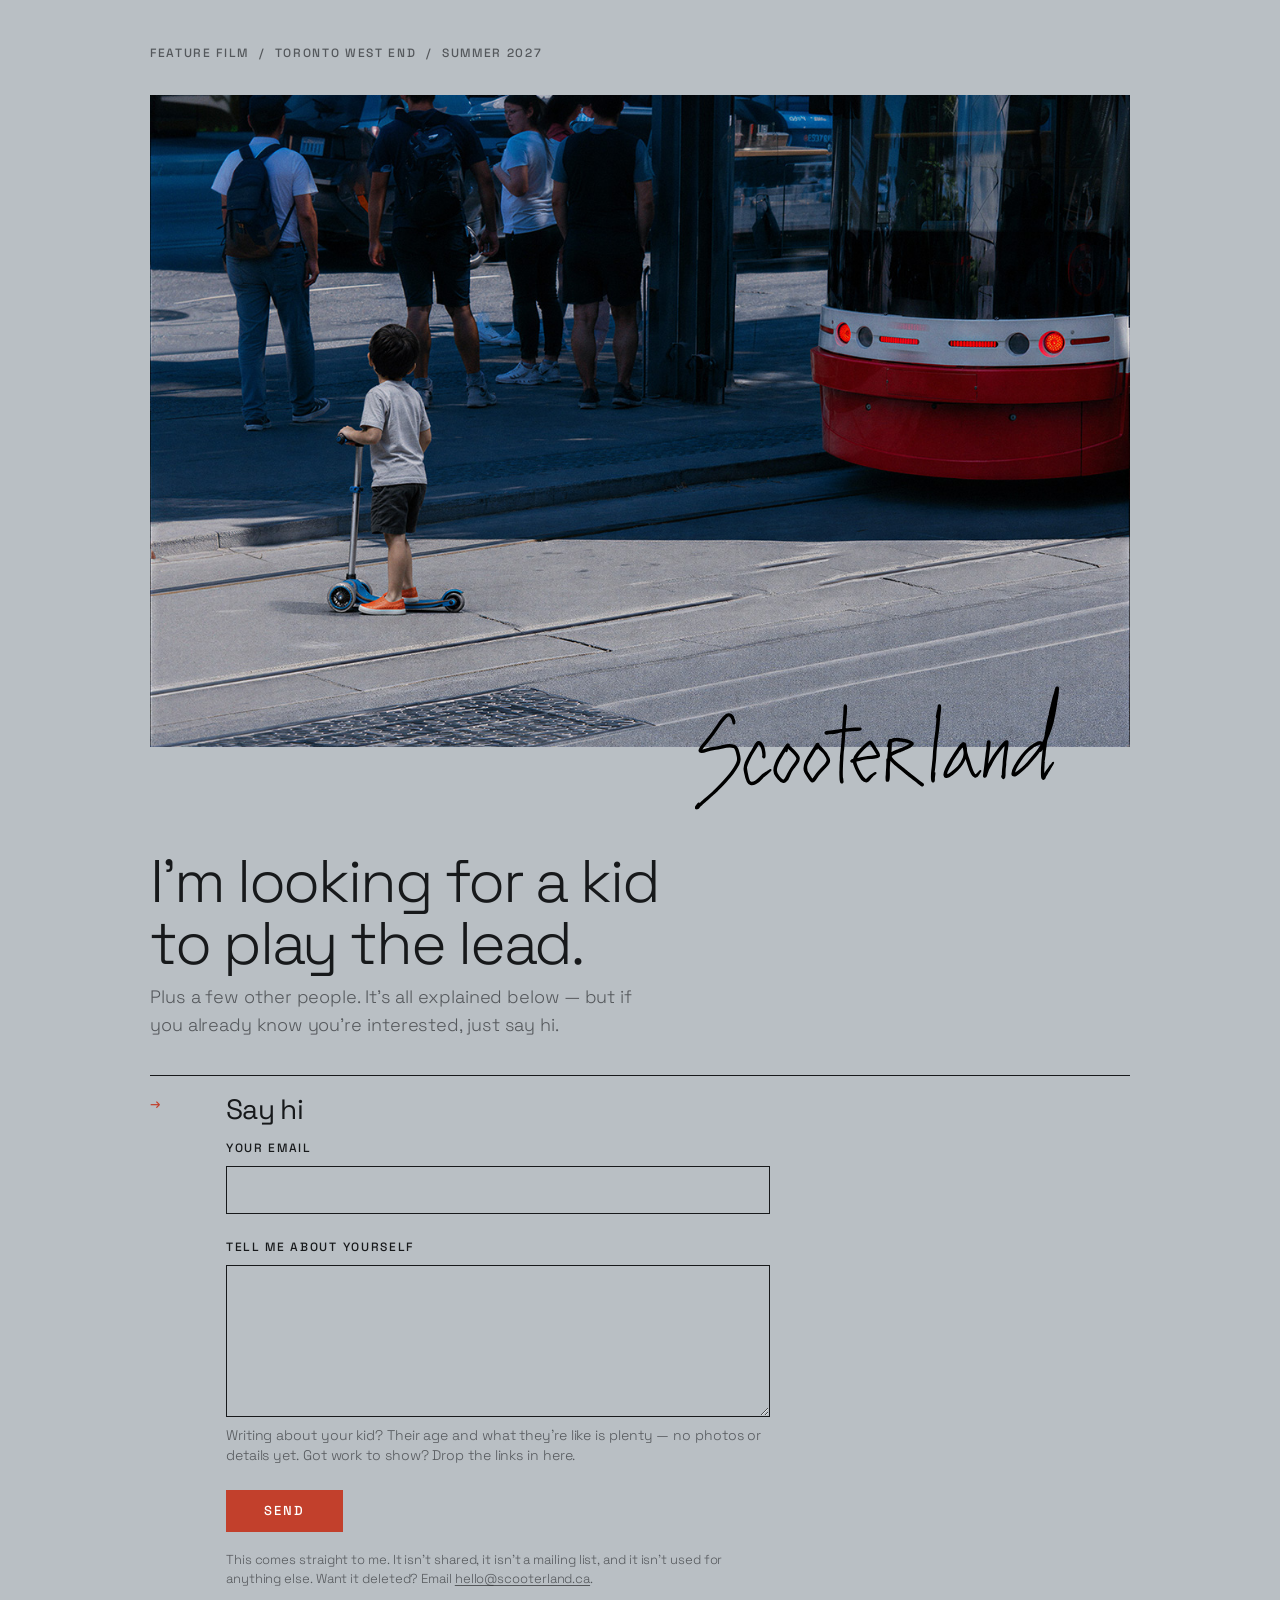
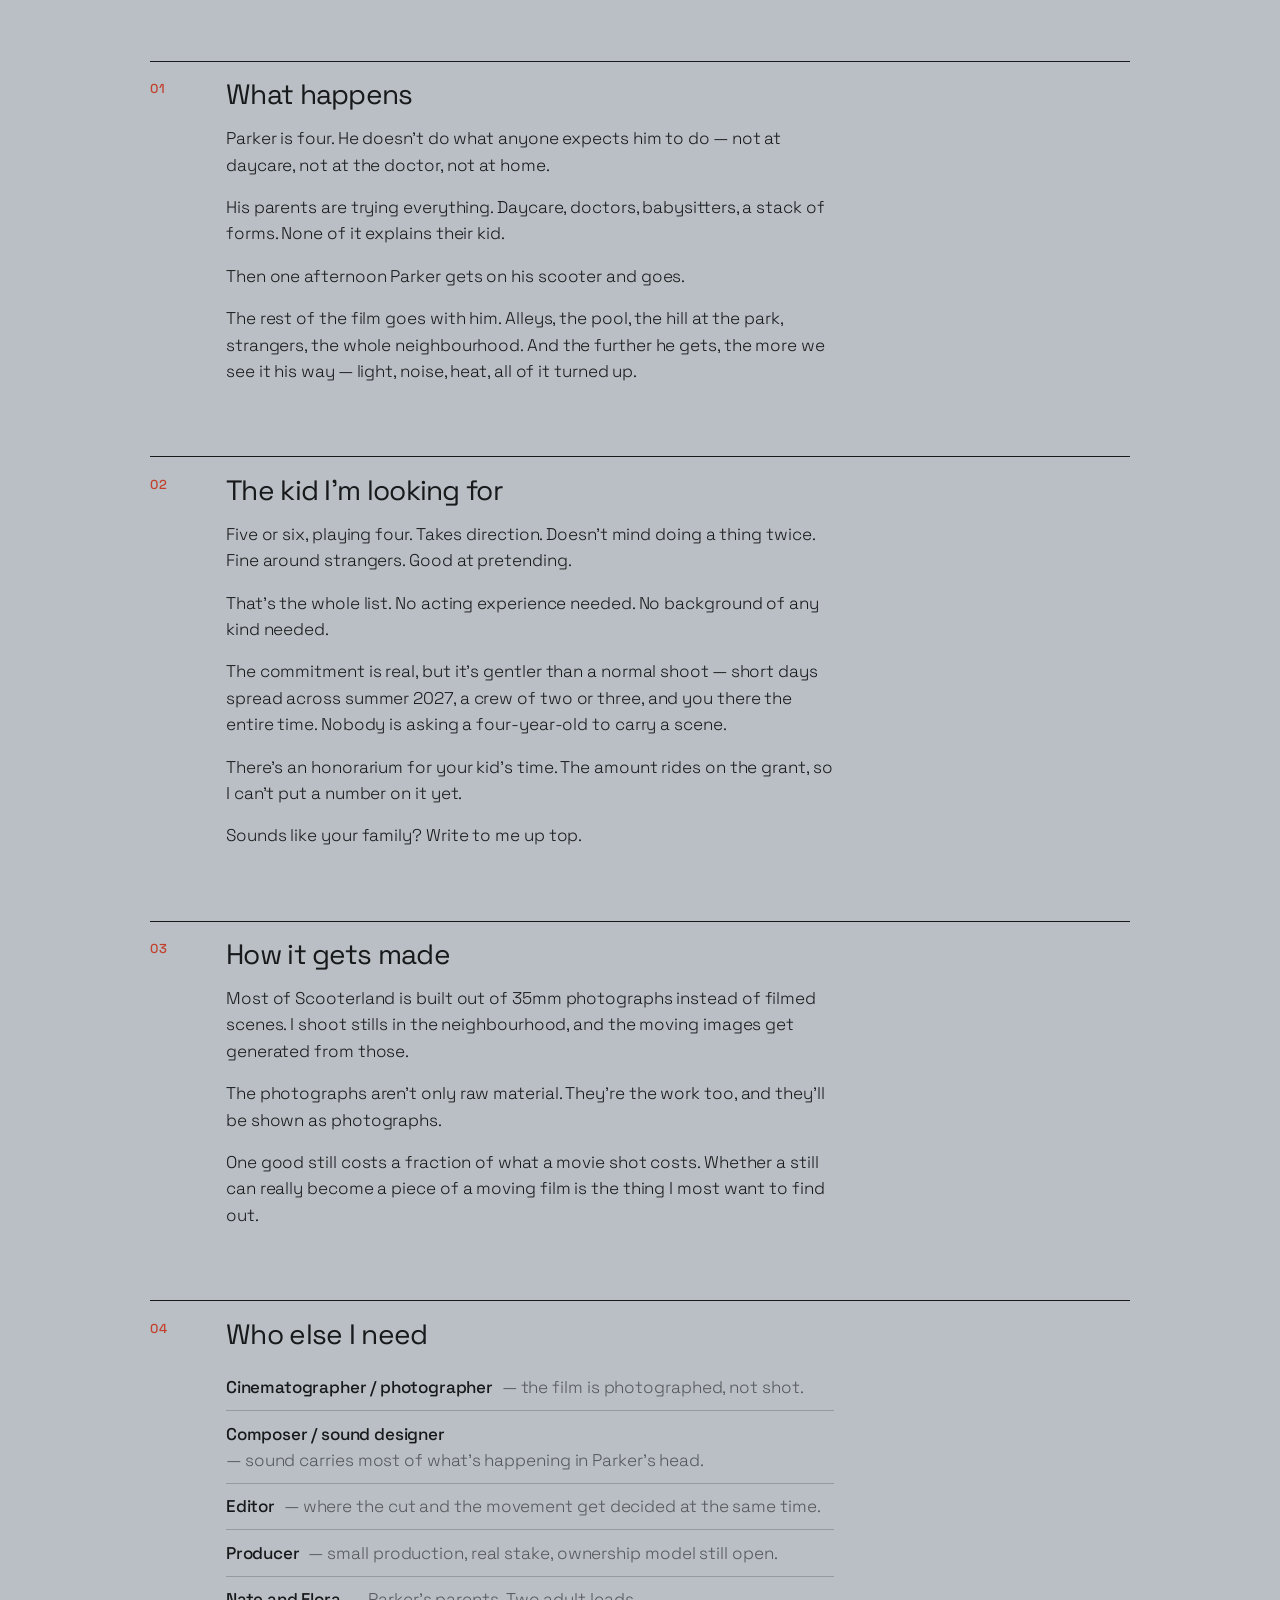
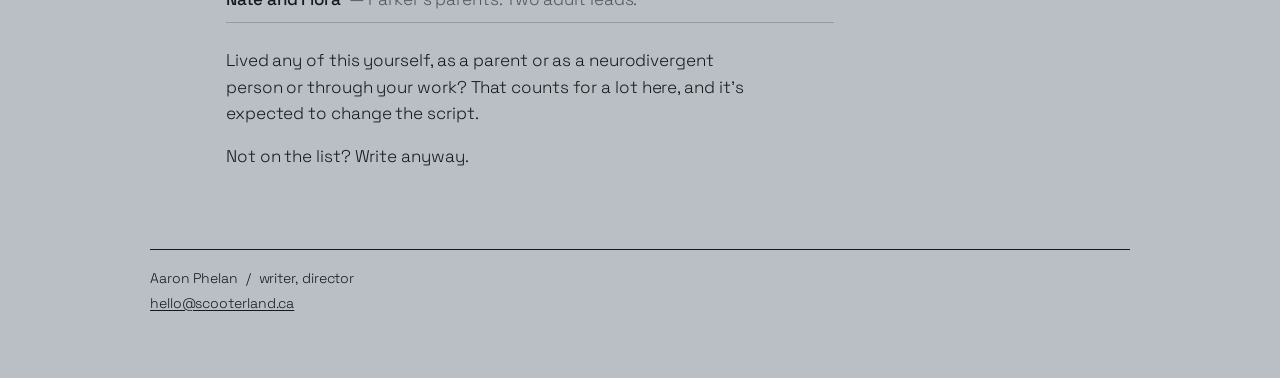
==== index.html @ ad2b4011 "Site: light-brutalist redesign, two-field form, rewritten copy Light grey field, Space Grotesk, numb" ====
<!doctype html>
<html lang="en">
<head>
<meta charset="utf-8">
<meta name="viewport" content="width=device-width, initial-scale=1">
<title>Scooterland — a film in Toronto's west end</title>
<meta name="description" content="A feature film shooting in Toronto's west end. Looking for a kid to play the lead, and a few other people.">

<!-- Link previews. Absolute URLs required — relative paths don't work here. -->
<meta property="og:type" content="website">
<meta property="og:title" content="Scooterland">
<meta property="og:description" content="A film in Toronto's west end. Looking for a kid to play the lead.">
<meta property="og:url" content="https://scooterland.ca/">
<meta property="og:image" content="https://scooterland.ca/streetcar-og.jpg">
<meta name="twitter:card" content="summary_large_image">

<link rel="icon" href="favicon.png">
<link rel="preconnect" href="https://fonts.googleapis.com">
<link rel="preconnect" href="https://fonts.gstatic.com" crossorigin>
<link href="https://fonts.googleapis.com/css2?family=Space+Grotesk:wght@300;400;500&display=swap" rel="stylesheet">
<link rel="stylesheet" href="style.css">
</head>
<body>

<div class="page">

  <p class="tag topline">Feature film &nbsp;/&nbsp; Toronto west end &nbsp;/&nbsp; summer 2027</p>

  <figure>
    <img src="streetcar-1200.jpg"
         srcset="streetcar-1200.jpg 1200w, streetcar-2400.jpg 2400w"
         sizes="(max-width: 1100px) 100vw, 1060px"
         width="1201" height="800" fetchpriority="high"
         alt="A small boy stands alone on his scooter at the edge of a Toronto sidewalk as a streetcar pulls in. Every adult nearby is turned away from him.">
    <h1><img class="wordmark" src="scooterland_wm_white.svg" alt="Scooterland"></h1>
  </figure>

  <main>

    <p class="lede">I'm looking for a kid to play the lead.</p>
    <p class="hook">Plus a few other people. It's all explained below — but if you already know you're interested, just say hi.</p>

    <section class="block form-block">
      <p class="num">→</p>
      <h2>Say hi</h2>

      <!-- Netlify Forms. Does nothing when opened as a local file; it only
           works once deployed. Everything else previews normally. -->
      <form name="scooterland" method="POST" action="/thanks.html"
            data-netlify="true" data-netlify-honeypot="bot-field">

        <input type="hidden" name="form-name" value="scooterland">
        <p hidden><label>Leave this empty: <input name="bot-field"></label></p>

        <div class="field">
          <label for="email">Your email</label>
          <input id="email" name="email" type="email" autocomplete="email" required>
        </div>

        <div class="field">
          <label for="message">Tell me about yourself</label>
          <textarea id="message" name="message" required></textarea>
          <p class="help">Writing about your kid? Their age and what they're like is plenty — no photos or details yet. Got work to show? Drop the links in here.</p>
        </div>

        <button type="submit">Send</button>

        <p class="privacy">This comes straight to me. It isn't shared, it isn't a mailing list, and it isn't used for anything else. Want it deleted? Email <a href="mailto:hello@scooterland.ca">hello@scooterland.ca</a>.</p>
      </form>
    </section>

    <section class="block">
      <p class="num">01</p>
      <h2>What happens</h2>
      <p>Parker is four. He doesn't do what anyone expects him to do — not at daycare, not at the doctor, not at home.</p>
      <p>His parents are trying everything. Daycare, doctors, babysitters, a stack of forms. None of it explains their kid.</p>
      <p>Then one afternoon Parker gets on his scooter and goes.</p>
      <p>The rest of the film goes with him. Alleys, the pool, the hill at the park, strangers, the whole neighbourhood. And the further he gets, the more we see it his way — light, noise, heat, all of it turned up.</p>
    </section>

    <section class="block">
      <p class="num">02</p>
      <h2>The kid I'm looking for</h2>
      <p>Five or six, playing four. Takes direction. Doesn't mind doing a thing twice. Fine around strangers. Good at pretending.</p>
      <p>That's the whole list. No acting experience needed. No background of any kind needed.</p>
      <p>The commitment is real, but it's gentler than a normal shoot — short days spread across summer 2027, a crew of two or three, and you there the entire time. Nobody is asking a four-year-old to carry a scene.</p>
      <p>There's an honorarium for your kid's time. The amount rides on the grant, so I can't put a number on it yet.</p>
      <p>Sounds like your family? Write to me up top.</p>
    </section>

    <section class="block">
      <p class="num">03</p>
      <h2>How it gets made</h2>
      <p>Most of Scooterland is built out of 35mm photographs instead of filmed scenes. I shoot stills in the neighbourhood, and the moving images get generated from those.</p>
      <p>The photographs aren't only raw material. They're the work too, and they'll be shown as photographs.</p>
      <p>One good still costs a fraction of what a movie shot costs. Whether a still can really become a piece of a moving film is the thing I most want to find out.</p>
    </section>

    <section class="block">
      <p class="num">04</p>
      <h2>Who else I need</h2>
      <ul class="roles">
        <li><b>Cinematographer / photographer</b> <span>— the film is photographed, not shot.</span></li>
        <li><b>Composer / sound designer</b> <span>— sound carries most of what's happening in Parker's head.</span></li>
        <li><b>Editor</b> <span>— where the cut and the movement get decided at the same time.</span></li>
        <li><b>Producer</b> <span>— small production, real stake, ownership model still open.</span></li>
        <li><b>Nate and Flora</b> <span>— Parker's parents. Two adult leads.</span></li>
      </ul>
      <p class="narrow">Lived any of this yourself, as a parent or as a neurodivergent person or through your work? That counts for a lot here, and it's expected to change the script.</p>
      <p class="narrow">Not on the list? Write anyway.</p>
    </section>

  </main>

  <footer>
    <p>Aaron Phelan &nbsp;/&nbsp; writer, director</p>
    <p><a href="mailto:hello@scooterland.ca">hello@scooterland.ca</a></p>
  </footer>

</div>

</body>
</html>
---- style.css ----
/* Scooterland — outreach site
   ------------------------------------------------------------------
   Palette lives here and nowhere else. --bg is the one dial to turn.

   NOTE ON THE WORDMARK: the SVG is white. On a light field it would be
   invisible, so it's flipped to black in CSS (see .wordmark). Change
   --bg back to something dark and delete that one filter line to go
   back to the white version.
   ------------------------------------------------------------------ */

:root {
  --bg:        #b9bfc4;   /* light cool grey */
  --ink:       #17191b;   /* near-black */
  --ink-soft:  rgba(23, 25, 27, 0.62);
  --rule:      rgba(23, 25, 27, 0.22);
  --accent:    #c2402c;   /* the streetcar */

  --font: "Space Grotesk", system-ui, sans-serif;
}

/* Greyer / darker / lighter, if you want to try them:
   --bg: #9ea6ad;   literal 50% lighter than the old blue
   --bg: #d2d6d9;   paler, more paper
   --bg: #c3c1bc;   warm, drifts toward the tan you mentioned  */

*, *::before, *::after { box-sizing: border-box; }
html { -webkit-text-size-adjust: 100%; }

body {
  margin: 0;
  background: var(--bg);
  color: var(--ink);
  font-family: var(--font);
  font-weight: 300;
  font-size: 1.0625rem;
  line-height: 1.55;
  letter-spacing: -0.005em;
}

.page {
  max-width: 1060px;
  margin: 0 auto;
  padding: clamp(1.5rem, 4vw, 2.75rem) clamp(1.25rem, 5vw, 2.5rem) 4rem;
}

/* ---------- small structural type ---------- */

.tag {
  font-size: 0.75rem;
  font-weight: 500;
  letter-spacing: 0.14em;
  text-transform: uppercase;
  color: var(--ink-soft);
}

/* ---------- masthead ---------- */

.topline { margin: 0 0 clamp(1.25rem, 3vw, 2rem); }

/* ---------- photo + floating wordmark ---------- */

figure {
  position: relative;
  margin: 0 0 clamp(4rem, 9vw, 6.5rem);
}

figure img {
  display: block;
  width: 100%;
  height: auto;
}

h1 { margin: 0; line-height: 0; }

.wordmark {
  position: absolute;
  bottom: 0;
  right: 7%;
  z-index: 2;
  width: clamp(11rem, 42%, 23rem);
  height: auto;
  /* half on the photo, half on the page — then knocked off-axis a touch */
  transform: translateY(50%) rotate(-1.8deg);
  filter: invert(1);        /* white SVG -> black. Delete to go back to white. */
}

/* ---------- lede + hook ---------- */

.lede {
  margin: 0 0 0.6rem;
  max-width: 16ch;
  font-size: clamp(2.15rem, 7vw, 3.75rem);
  font-weight: 300;
  line-height: 1.02;
  letter-spacing: -0.035em;
  text-wrap: balance;
}

.hook {
  margin: 0 0 2.25rem;
  max-width: 32rem;
  font-size: 1.125rem;
  color: var(--ink-soft);
}

/* ---------- blocks with hanging numbers ---------- */

.block {
  display: grid;
  gap: 0 1.75rem;
  max-width: 38rem;
  margin-top: clamp(3rem, 7vw, 4.5rem);
  padding-top: 1.1rem;
  border-top: 1.5px solid var(--ink);
}

@media (min-width: 880px) {
  .block { grid-template-columns: 3rem minmax(0, 38rem); max-width: none; }
  .block > .num { grid-column: 1; }
  .block > :not(.num) { grid-column: 2; }
}

.num {
  margin: 0 0 0.35rem;
  font-size: 0.8125rem;
  font-weight: 500;
  letter-spacing: 0.06em;
  color: var(--accent);
}

h2 {
  margin: 0 0 0.9rem;
  font-size: clamp(1.35rem, 3.4vw, 1.75rem);
  font-weight: 400;
  line-height: 1.12;
  letter-spacing: -0.025em;
}

p { margin: 0 0 0.95em; }
p:last-child { margin-bottom: 0; }

.narrow { max-width: 34rem; }

a { color: inherit; text-decoration-thickness: 1px; text-underline-offset: 0.16em; }
a:hover { color: var(--accent); }

/* ---------- role list ---------- */

.roles { margin: 0 0 1.5rem; padding: 0; list-style: none; }

.roles li {
  display: flex;
  flex-wrap: wrap;
  gap: 0 0.55rem;
  padding: 0.6rem 0;
  border-bottom: 1px solid var(--rule);
}

.roles b {
  flex: none;
  font-weight: 500;
  letter-spacing: -0.01em;
}

.roles span { color: var(--ink-soft); }

/* ---------- form ---------- */

.form-block { margin-top: 0; }

.field { margin-bottom: 1.5rem; }

label {
  display: block;
  margin-bottom: 0.5rem;
  font-size: 0.75rem;
  font-weight: 500;
  letter-spacing: 0.14em;
  text-transform: uppercase;
}

input, textarea {
  display: block;
  width: 100%;
  max-width: 34rem;
  padding: 0.7rem 0.85rem;
  font-family: var(--font);
  font-weight: 300;
  font-size: 1rem;          /* 16px floor — below this iOS zooms on focus */
  line-height: 1.5;
  color: var(--ink);
  background: transparent;
  border: 1.5px solid var(--ink);
  border-radius: 0;
}

input::placeholder, textarea::placeholder { color: var(--ink-soft); }

input:focus-visible, textarea:focus-visible {
  outline: 3px solid var(--accent);
  outline-offset: 2px;
}

textarea { min-height: 9.5rem; resize: vertical; }

.help {
  margin: 0.5rem 0 0;
  max-width: 34rem;
  font-size: 0.875rem;
  line-height: 1.45;
  color: var(--ink-soft);
}

button {
  padding: 0.8rem 2.4rem;
  font-family: var(--font);
  font-size: 0.8125rem;
  font-weight: 500;
  letter-spacing: 0.14em;
  text-transform: uppercase;
  color: #fff;
  background: var(--accent);
  border: 0;
  border-radius: 0;
  cursor: pointer;
}

button:hover { background: var(--ink); }
button:focus-visible { outline: 3px solid var(--ink); outline-offset: 2px; }

.privacy {
  margin: 1.1rem 0 0;
  max-width: 34rem;
  font-size: 0.8125rem;
  line-height: 1.5;
  color: var(--ink-soft);
}

/* ---------- footer ---------- */

footer {
  margin-top: clamp(3.5rem, 8vw, 5rem);
  padding-top: 1.1rem;
  border-top: 1.5px solid var(--ink);
  font-size: 0.875rem;
}

footer p { margin: 0 0 0.25em; }
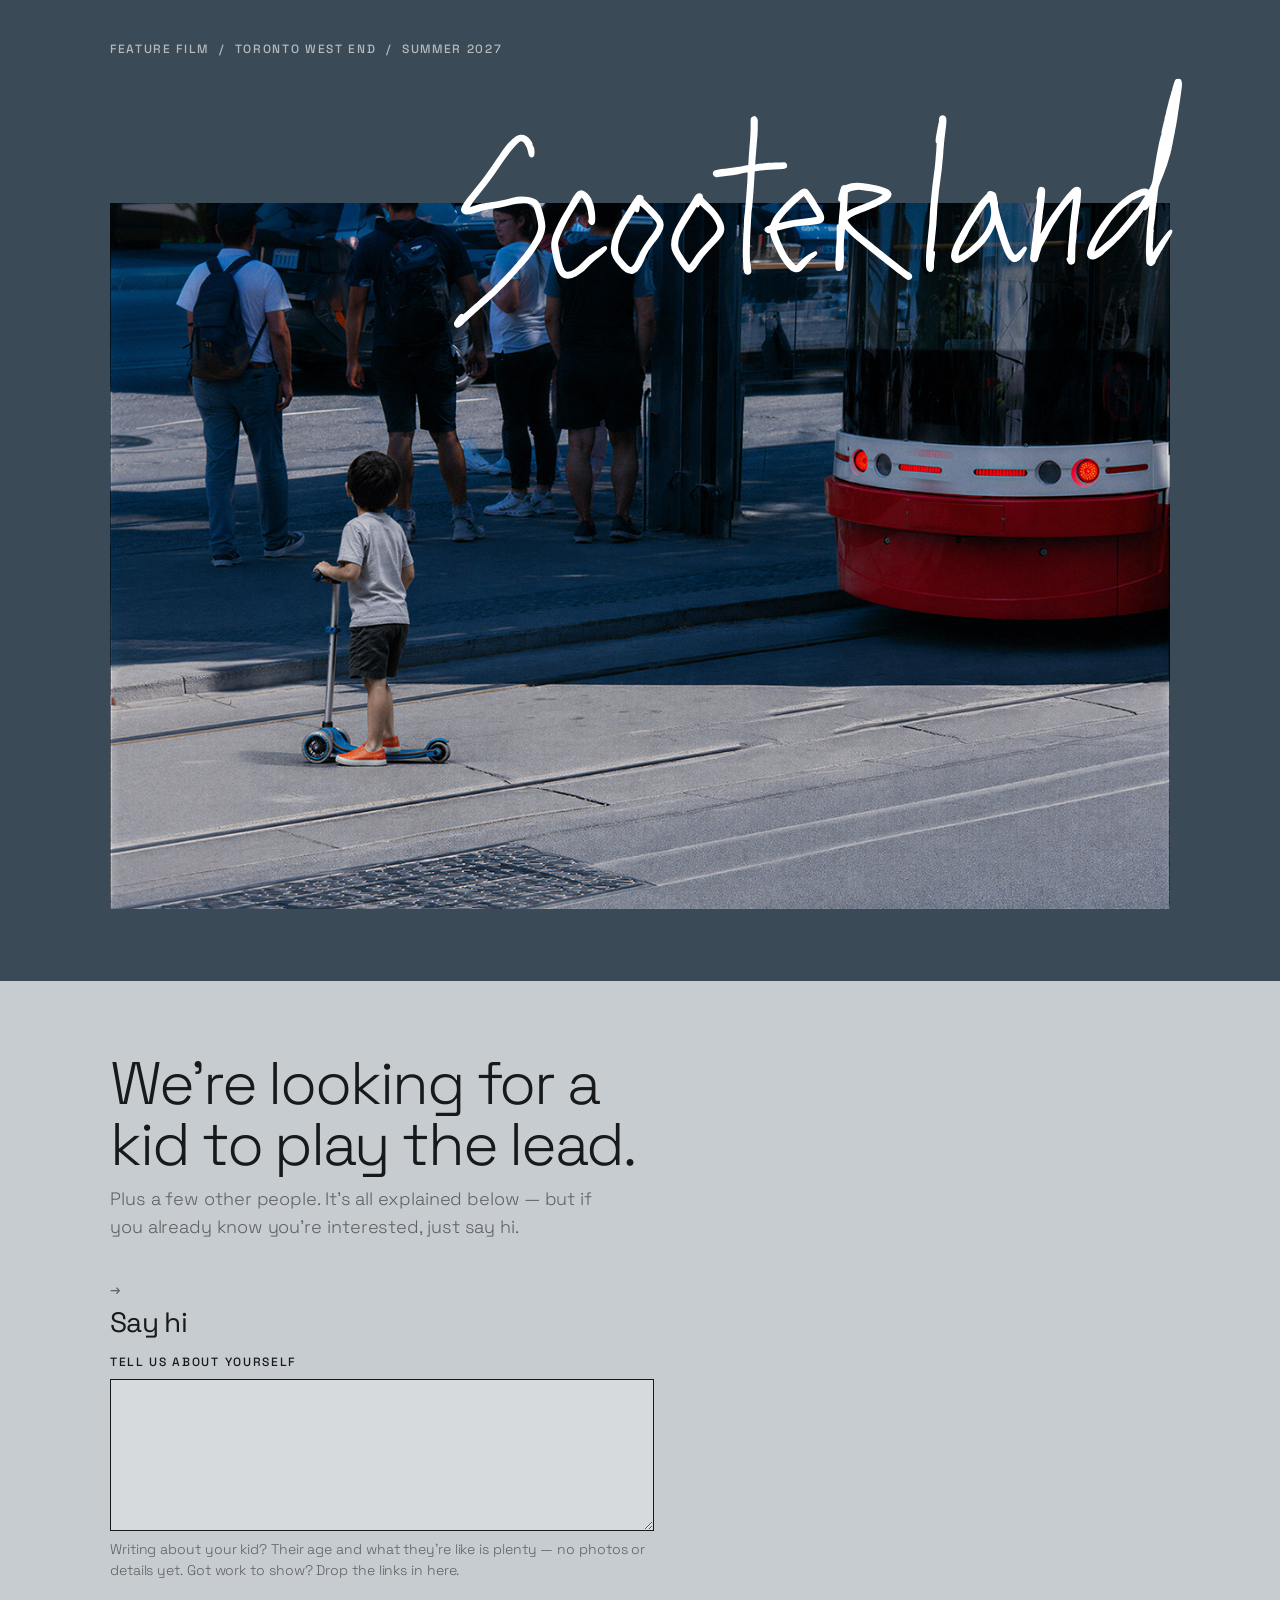
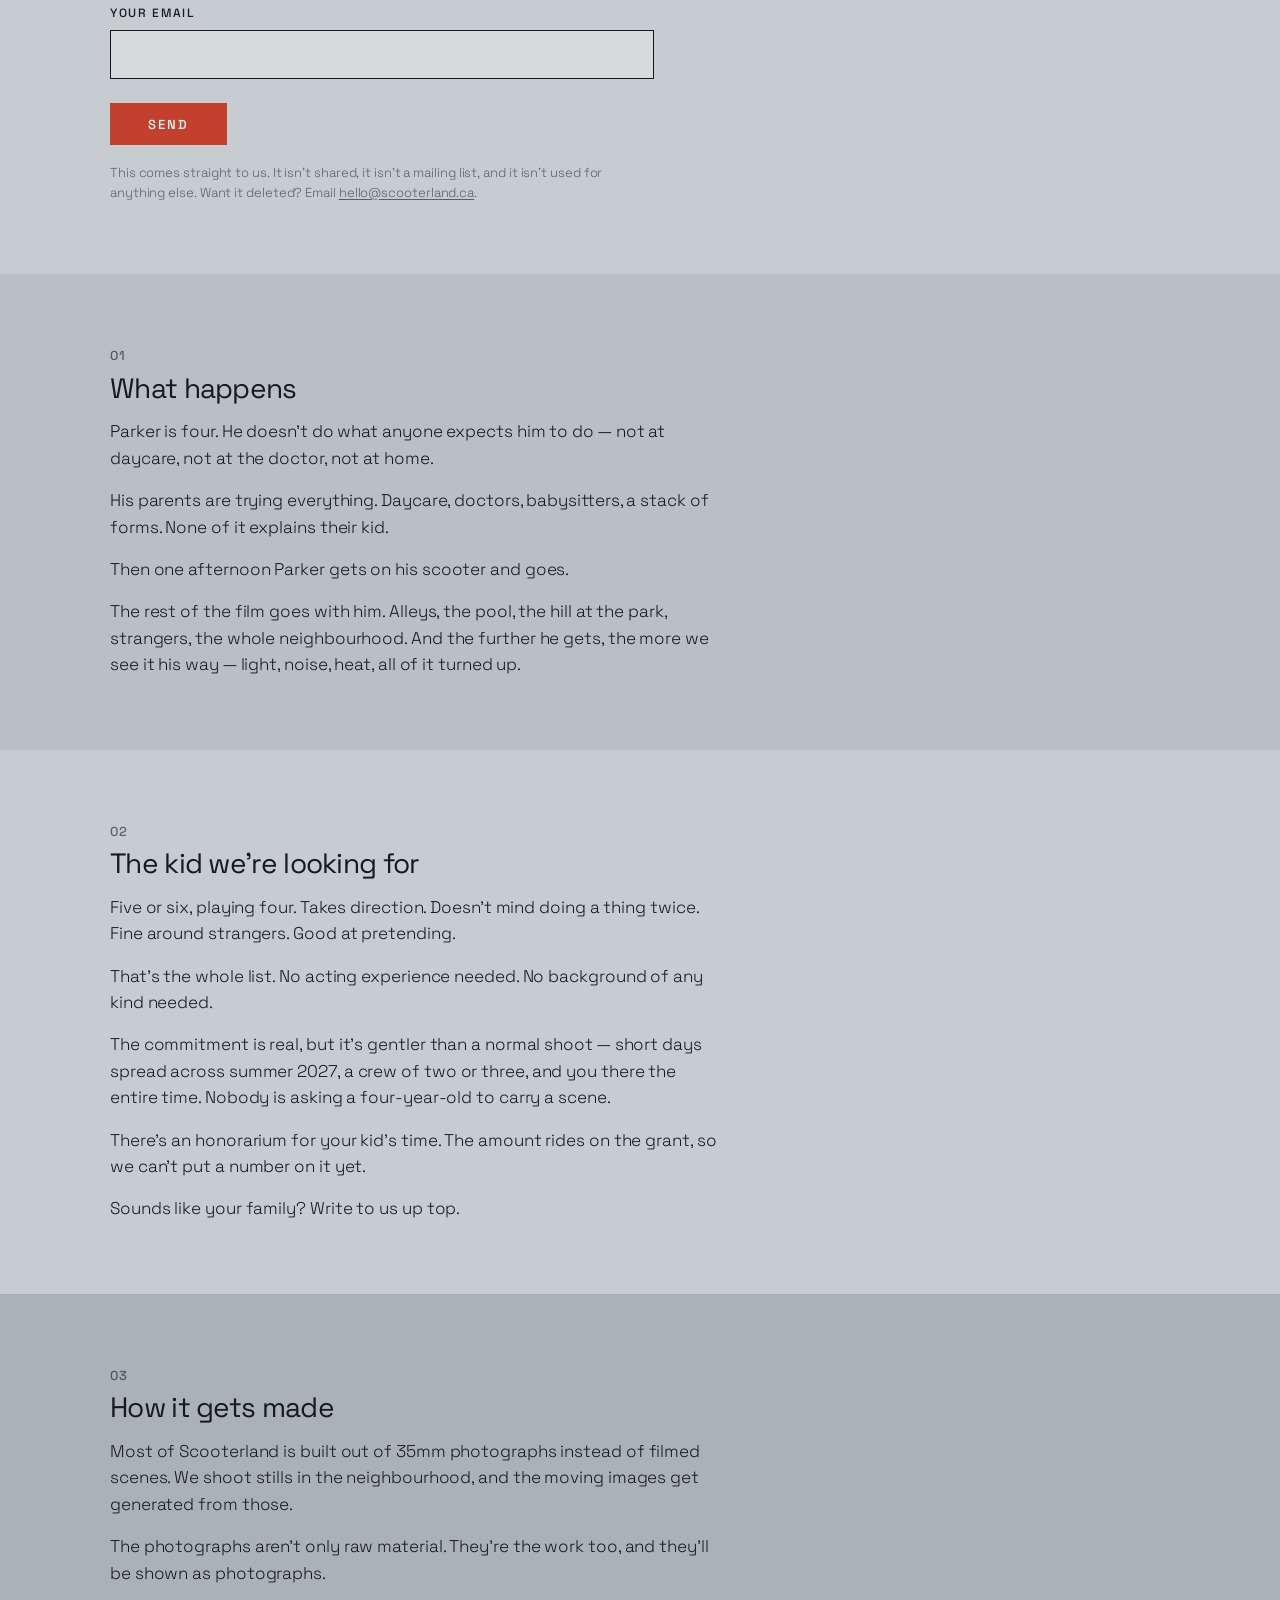
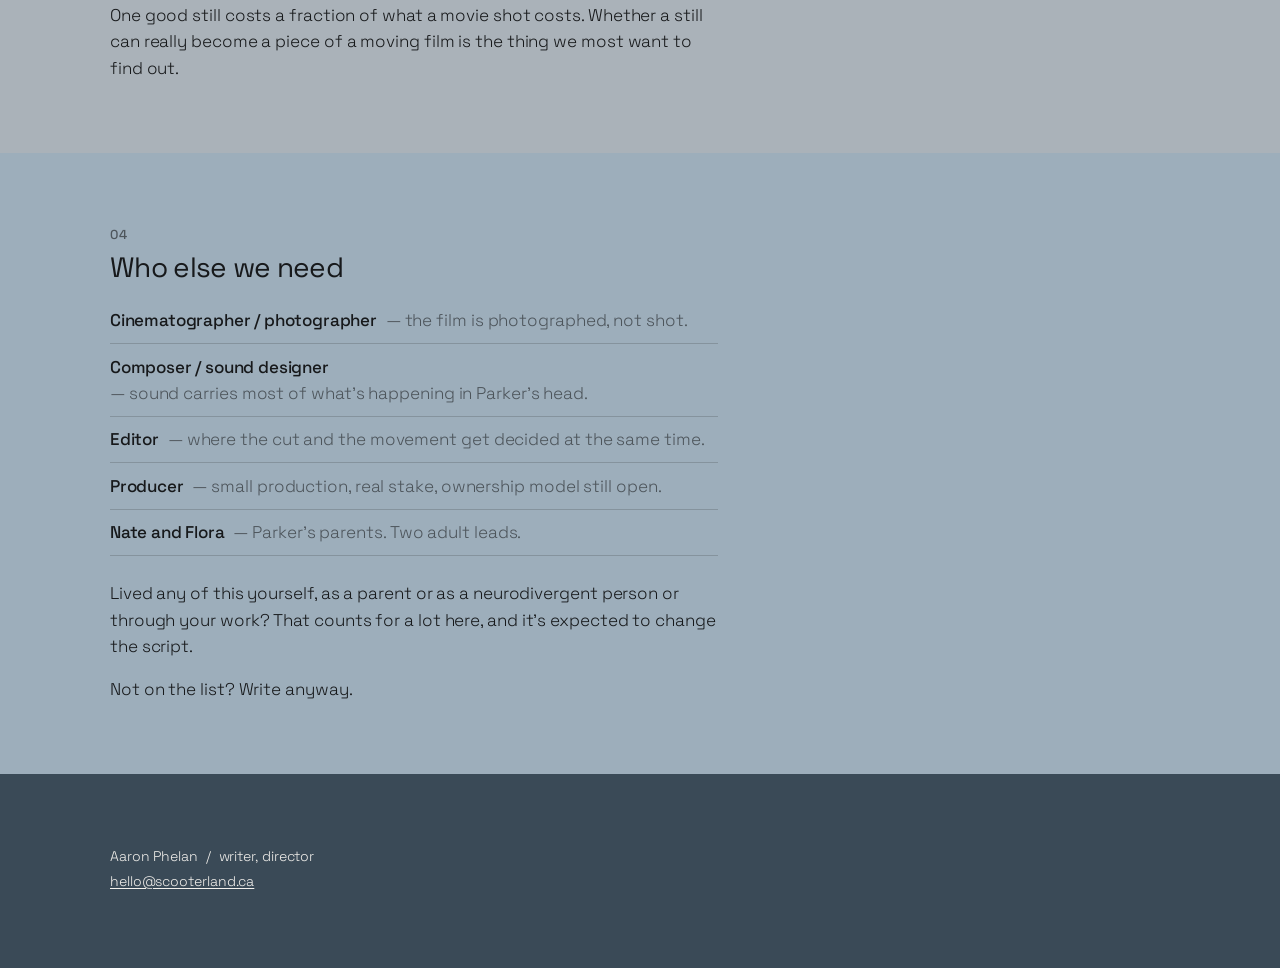
==== commit 1c309abc: "Site: full-bleed colour bands, wordmark over the hero, first person to plural Structure: the single " ====
--- a/index.html
+++ b/index.html
@@ -9,7 +9,7 @@
 <!-- Link previews. Absolute URLs required — relative paths don't work here. -->
 <meta property="og:type" content="website">
 <meta property="og:title" content="Scooterland">
-<meta property="og:description" content="A film in Toronto's west end. Looking for a kid to play the lead.">
+<meta property="og:description" content="A film in Toronto's west end. We're looking for a kid to play the lead.">
 <meta property="og:url" content="https://scooterland.ca/">
 <meta property="og:image" content="https://scooterland.ca/streetcar-og.jpg">
 <meta name="twitter:card" content="summary_large_image">
@@ -22,83 +22,95 @@
 </head>
 <body>
 
-<div class="page">
+<header class="band band--hero">
+  <div class="inner">
+    <p class="tag">Feature film &nbsp;/&nbsp; Toronto west end &nbsp;/&nbsp; summer 2027</p>
+    <figure>
+      <img src="streetcar-1200.jpg"
+           srcset="streetcar-1200.jpg 1200w, streetcar-2400.jpg 2400w"
+           sizes="(max-width: 1120px) 100vw, 1060px"
+           width="1201" height="800" fetchpriority="high"
+           alt="A small boy stands alone on his scooter at the edge of a Toronto sidewalk as a streetcar pulls in. Every adult nearby is turned away from him.">
+      <h1><img class="wordmark" src="scooterland_wm_white.svg" alt="Scooterland"></h1>
+    </figure>
+  </div>
+</header>
 
-  <p class="tag topline">Feature film &nbsp;/&nbsp; Toronto west end &nbsp;/&nbsp; summer 2027</p>
+<main>
 
-  <figure>
-    <img src="streetcar-1200.jpg"
-         srcset="streetcar-1200.jpg 1200w, streetcar-2400.jpg 2400w"
-         sizes="(max-width: 1100px) 100vw, 1060px"
-         width="1201" height="800" fetchpriority="high"
-         alt="A small boy stands alone on his scooter at the edge of a Toronto sidewalk as a streetcar pulls in. Every adult nearby is turned away from him.">
-    <h1><img class="wordmark" src="scooterland_wm_white.svg" alt="Scooterland"></h1>
-  </figure>
+  <section class="band band--light">
+    <div class="inner">
+      <p class="lede">We're looking for a kid to play the lead.</p>
+      <p class="hook">Plus a few other people. It's all explained below — but if you already know you're interested, just say hi.</p>
 
-  <main>
+      <div class="block">
+        <p class="num">&rarr;</p>
+        <h2>Say hi</h2>
 
-    <p class="lede">I'm looking for a kid to play the lead.</p>
-    <p class="hook">Plus a few other people. It's all explained below — but if you already know you're interested, just say hi.</p>
+        <!-- Netlify Forms. Does nothing when opened as a local file; it only
+             works once deployed. Everything else previews normally. -->
+        <form name="scooterland" method="POST" action="/thanks.html"
+              data-netlify="true" data-netlify-honeypot="bot-field">
 
-    <section class="block form-block">
-      <p class="num">→</p>
-      <h2>Say hi</h2>
+          <input type="hidden" name="form-name" value="scooterland">
+          <p hidden><label>Leave this empty: <input name="bot-field"></label></p>
 
-      <!-- Netlify Forms. Does nothing when opened as a local file; it only
-           works once deployed. Everything else previews normally. -->
-      <form name="scooterland" method="POST" action="/thanks.html"
-            data-netlify="true" data-netlify-honeypot="bot-field">
+          <div class="field">
+            <label for="message">Tell us about yourself</label>
+            <textarea id="message" name="message" required></textarea>
+            <p class="help">Writing about your kid? Their age and what they're like is plenty — no photos or details yet. Got work to show? Drop the links in here.</p>
+          </div>
 
-        <input type="hidden" name="form-name" value="scooterland">
-        <p hidden><label>Leave this empty: <input name="bot-field"></label></p>
+          <div class="field">
+            <label for="email">Your email</label>
+            <input id="email" name="email" type="email" autocomplete="email" required>
+          </div>
 
-        <div class="field">
-          <label for="email">Your email</label>
-          <input id="email" name="email" type="email" autocomplete="email" required>
-        </div>
+          <button type="submit">Send</button>
 
-        <div class="field">
-          <label for="message">Tell me about yourself</label>
-          <textarea id="message" name="message" required></textarea>
-          <p class="help">Writing about your kid? Their age and what they're like is plenty — no photos or details yet. Got work to show? Drop the links in here.</p>
-        </div>
+          <p class="privacy">This comes straight to us. It isn't shared, it isn't a mailing list, and it isn't used for anything else. Want it deleted? Email <a href="mailto:hello@scooterland.ca">hello@scooterland.ca</a>.</p>
+        </form>
+      </div>
+    </div>
+  </section>
 
-        <button type="submit">Send</button>
-
-        <p class="privacy">This comes straight to me. It isn't shared, it isn't a mailing list, and it isn't used for anything else. Want it deleted? Email <a href="mailto:hello@scooterland.ca">hello@scooterland.ca</a>.</p>
-      </form>
-    </section>
-
-    <section class="block">
+  <section class="band band--mid">
+    <div class="inner block">
       <p class="num">01</p>
       <h2>What happens</h2>
       <p>Parker is four. He doesn't do what anyone expects him to do — not at daycare, not at the doctor, not at home.</p>
       <p>His parents are trying everything. Daycare, doctors, babysitters, a stack of forms. None of it explains their kid.</p>
       <p>Then one afternoon Parker gets on his scooter and goes.</p>
       <p>The rest of the film goes with him. Alleys, the pool, the hill at the park, strangers, the whole neighbourhood. And the further he gets, the more we see it his way — light, noise, heat, all of it turned up.</p>
-    </section>
+    </div>
+  </section>
 
-    <section class="block">
+  <section class="band band--light">
+    <div class="inner block">
       <p class="num">02</p>
-      <h2>The kid I'm looking for</h2>
+      <h2>The kid we're looking for</h2>
       <p>Five or six, playing four. Takes direction. Doesn't mind doing a thing twice. Fine around strangers. Good at pretending.</p>
       <p>That's the whole list. No acting experience needed. No background of any kind needed.</p>
       <p>The commitment is real, but it's gentler than a normal shoot — short days spread across summer 2027, a crew of two or three, and you there the entire time. Nobody is asking a four-year-old to carry a scene.</p>
-      <p>There's an honorarium for your kid's time. The amount rides on the grant, so I can't put a number on it yet.</p>
-      <p>Sounds like your family? Write to me up top.</p>
-    </section>
+      <p>There's an honorarium for your kid's time. The amount rides on the grant, so we can't put a number on it yet.</p>
+      <p>Sounds like your family? Write to us up top.</p>
+    </div>
+  </section>
 
-    <section class="block">
+  <section class="band band--dark">
+    <div class="inner block">
       <p class="num">03</p>
       <h2>How it gets made</h2>
-      <p>Most of Scooterland is built out of 35mm photographs instead of filmed scenes. I shoot stills in the neighbourhood, and the moving images get generated from those.</p>
+      <p>Most of Scooterland is built out of 35mm photographs instead of filmed scenes. We shoot stills in the neighbourhood, and the moving images get generated from those.</p>
       <p>The photographs aren't only raw material. They're the work too, and they'll be shown as photographs.</p>
-      <p>One good still costs a fraction of what a movie shot costs. Whether a still can really become a piece of a moving film is the thing I most want to find out.</p>
-    </section>
+      <p>One good still costs a fraction of what a movie shot costs. Whether a still can really become a piece of a moving film is the thing we most want to find out.</p>
+    </div>
+  </section>
 
-    <section class="block">
+  <section class="band band--blue">
+    <div class="inner block">
       <p class="num">04</p>
-      <h2>Who else I need</h2>
+      <h2>Who else we need</h2>
       <ul class="roles">
         <li><b>Cinematographer / photographer</b> <span>— the film is photographed, not shot.</span></li>
         <li><b>Composer / sound designer</b> <span>— sound carries most of what's happening in Parker's head.</span></li>
@@ -106,18 +118,19 @@
         <li><b>Producer</b> <span>— small production, real stake, ownership model still open.</span></li>
         <li><b>Nate and Flora</b> <span>— Parker's parents. Two adult leads.</span></li>
       </ul>
-      <p class="narrow">Lived any of this yourself, as a parent or as a neurodivergent person or through your work? That counts for a lot here, and it's expected to change the script.</p>
-      <p class="narrow">Not on the list? Write anyway.</p>
-    </section>
+      <p>Lived any of this yourself, as a parent or as a neurodivergent person or through your work? That counts for a lot here, and it's expected to change the script.</p>
+      <p>Not on the list? Write anyway.</p>
+    </div>
+  </section>
 
-  </main>
+</main>
 
-  <footer>
+<footer class="band band--foot">
+  <div class="inner">
     <p>Aaron Phelan &nbsp;/&nbsp; writer, director</p>
     <p><a href="mailto:hello@scooterland.ca">hello@scooterland.ca</a></p>
-  </footer>
-
-</div>
+  </div>
+</footer>
 
 </body>
 </html>
--- a/style.css
+++ b/style.css
@@ -1,34 +1,38 @@
 /* Scooterland — outreach site
    ------------------------------------------------------------------
-   Palette lives here and nowhere else. --bg is the one dial to turn.
-
-   NOTE ON THE WORDMARK: the SVG is white. On a light field it would be
-   invisible, so it's flipped to black in CSS (see .wordmark). Change
-   --bg back to something dark and delete that one filter line to go
-   back to the white version.
+   Sections are divided by blocks of colour, not rules. Every band is
+   full-bleed; the .inner wrapper holds the content to a column.
+
+   The wordmark SVG is white, so it can only sit on the dark bands or
+   the dark part of the photo. That's why the hero band is deep blue —
+   it gives the wordmark something to hang over.
    ------------------------------------------------------------------ */
 
 :root {
-  --bg:        #b9bfc4;   /* light cool grey */
-  --ink:       #17191b;   /* near-black */
-  --ink-soft:  rgba(23, 25, 27, 0.62);
-  --rule:      rgba(23, 25, 27, 0.22);
-  --accent:    #c2402c;   /* the streetcar */
+  /* the ladder, dark to light */
+  --blue-deep:  #3a4a57;
+  --blue-tint:  #9daebb;
+  --grey-dark:  #aab2b9;
+  --grey:       #b9bfc4;
+  --grey-light: #c7ccd0;
+
+  --ink:        #17191b;
+  --ink-soft:   rgba(23, 25, 27, 0.60);
+  --paper:      #f2f0ec;   /* text on the dark bands */
+  --paper-soft: rgba(242, 240, 236, 0.68);
+
+  --accent:     #c2402c;   /* the streetcar. Button only — too low-contrast for text */
 
   --font: "Space Grotesk", system-ui, sans-serif;
-}
-
-/* Greyer / darker / lighter, if you want to try them:
-   --bg: #9ea6ad;   literal 50% lighter than the old blue
-   --bg: #d2d6d9;   paler, more paper
-   --bg: #c3c1bc;   warm, drifts toward the tan you mentioned  */
+  --gutter: clamp(1.25rem, 5vw, 2.5rem);
+}
 
 *, *::before, *::after { box-sizing: border-box; }
 html { -webkit-text-size-adjust: 100%; }
 
 body {
   margin: 0;
-  background: var(--bg);
+  background: var(--grey);
   color: var(--ink);
   font-family: var(--font);
   font-weight: 300;
@@ -37,31 +41,35 @@
   letter-spacing: -0.005em;
 }
 
-.page {
-  max-width: 1060px;
-  margin: 0 auto;
-  padding: clamp(1.5rem, 4vw, 2.75rem) clamp(1.25rem, 5vw, 2.5rem) 4rem;
-}
+/* ---------- bands ---------- */
+
+.band { padding: clamp(2.5rem, 7vw, 4.5rem) var(--gutter); }
+
+.band--hero  { background: var(--blue-deep);  color: var(--paper); padding-top: clamp(1.5rem, 4vw, 2.5rem); }
+.band--light { background: var(--grey-light); }
+.band--mid   { background: var(--grey); }
+.band--dark  { background: var(--grey-dark); }
+.band--blue  { background: var(--blue-tint); }
+.band--foot  { background: var(--blue-deep);  color: var(--paper); }
+
+.inner { max-width: 1060px; margin: 0 auto; }
 
 /* ---------- small structural type ---------- */
 
 .tag {
+  margin: 0;
   font-size: 0.75rem;
   font-weight: 500;
   letter-spacing: 0.14em;
   text-transform: uppercase;
-  color: var(--ink-soft);
-}
-
-/* ---------- masthead ---------- */
-
-.topline { margin: 0 0 clamp(1.25rem, 3vw, 2rem); }
-
-/* ---------- photo + floating wordmark ---------- */
+  color: var(--paper-soft);
+}
+
+/* ---------- photo + looming wordmark ---------- */
 
 figure {
   position: relative;
-  margin: 0 0 clamp(4rem, 9vw, 6.5rem);
+  margin: clamp(4.5rem, 13vw, 9rem) 0 0;
 }
 
 figure img {
@@ -74,21 +82,20 @@
 
 .wordmark {
   position: absolute;
-  bottom: 0;
-  right: 7%;
+  top: 0;
+  right: -1.5%;          /* pushed off to his right, just past the photo edge */
   z-index: 2;
-  width: clamp(11rem, 42%, 23rem);
+  width: clamp(18rem, 70%, 46rem);
   height: auto;
-  /* half on the photo, half on the page — then knocked off-axis a touch */
-  transform: translateY(50%) rotate(-1.8deg);
-  filter: invert(1);        /* white SVG -> black. Delete to go back to white. */
+  /* half over the photo, half over the blue above it */
+  transform: translateY(-50%) rotate(-2deg);
 }
 
 /* ---------- lede + hook ---------- */
 
 .lede {
   margin: 0 0 0.6rem;
-  max-width: 16ch;
+  max-width: 17ch;
   font-size: clamp(2.15rem, 7vw, 3.75rem);
   font-weight: 300;
   line-height: 1.02;
@@ -97,7 +104,7 @@
 }
 
 .hook {
-  margin: 0 0 2.25rem;
+  margin: 0 0 2.5rem;
   max-width: 32rem;
   font-size: 1.125rem;
   color: var(--ink-soft);
@@ -105,27 +112,16 @@
 
 /* ---------- blocks with hanging numbers ---------- */
 
-.block {
-  display: grid;
-  gap: 0 1.75rem;
-  max-width: 38rem;
-  margin-top: clamp(3rem, 7vw, 4.5rem);
-  padding-top: 1.1rem;
-  border-top: 1.5px solid var(--ink);
-}
-
-@media (min-width: 880px) {
-  .block { grid-template-columns: 3rem minmax(0, 38rem); max-width: none; }
-  .block > .num { grid-column: 1; }
-  .block > :not(.num) { grid-column: 2; }
-}
+/* Everything sits flush left inside .inner. Text is held to a readable
+   measure by capping the children, not by indenting the block. */
+.block > * { max-width: 38rem; }
 
 .num {
-  margin: 0 0 0.35rem;
+  margin: 0 0 0.4rem;
   font-size: 0.8125rem;
   font-weight: 500;
   letter-spacing: 0.06em;
-  color: var(--accent);
+  color: var(--ink-soft);
 }
 
 h2 {
@@ -143,6 +139,7 @@
 
 a { color: inherit; text-decoration-thickness: 1px; text-underline-offset: 0.16em; }
 a:hover { color: var(--accent); }
+.band--foot a:hover { color: #fff; }
 
 /* ---------- role list ---------- */
 
@@ -153,20 +150,13 @@
   flex-wrap: wrap;
   gap: 0 0.55rem;
   padding: 0.6rem 0;
-  border-bottom: 1px solid var(--rule);
-}
-
-.roles b {
-  flex: none;
-  font-weight: 500;
-  letter-spacing: -0.01em;
-}
-
+  border-bottom: 1px solid rgba(23, 25, 27, 0.18);
+}
+
+.roles b { flex: none; font-weight: 500; letter-spacing: -0.01em; }
 .roles span { color: var(--ink-soft); }
 
 /* ---------- form ---------- */
-
-.form-block { margin-top: 0; }
 
 .field { margin-bottom: 1.5rem; }
 
@@ -189,7 +179,7 @@
   font-size: 1rem;          /* 16px floor — below this iOS zooms on focus */
   line-height: 1.5;
   color: var(--ink);
-  background: transparent;
+  background: rgba(255, 255, 255, 0.28);
   border: 1.5px solid var(--ink);
   border-radius: 0;
 }
@@ -199,6 +189,7 @@
 input:focus-visible, textarea:focus-visible {
   outline: 3px solid var(--accent);
   outline-offset: 2px;
+  background: rgba(255, 255, 255, 0.5);
 }
 
 textarea { min-height: 9.5rem; resize: vertical; }
@@ -238,11 +229,5 @@
 
 /* ---------- footer ---------- */
 
-footer {
-  margin-top: clamp(3.5rem, 8vw, 5rem);
-  padding-top: 1.1rem;
-  border-top: 1.5px solid var(--ink);
-  font-size: 0.875rem;
-}
-
-footer p { margin: 0 0 0.25em; }
+.band--foot p { margin: 0 0 0.25em; font-size: 0.875rem; }
+.band--foot .credit { color: var(--paper-soft); }
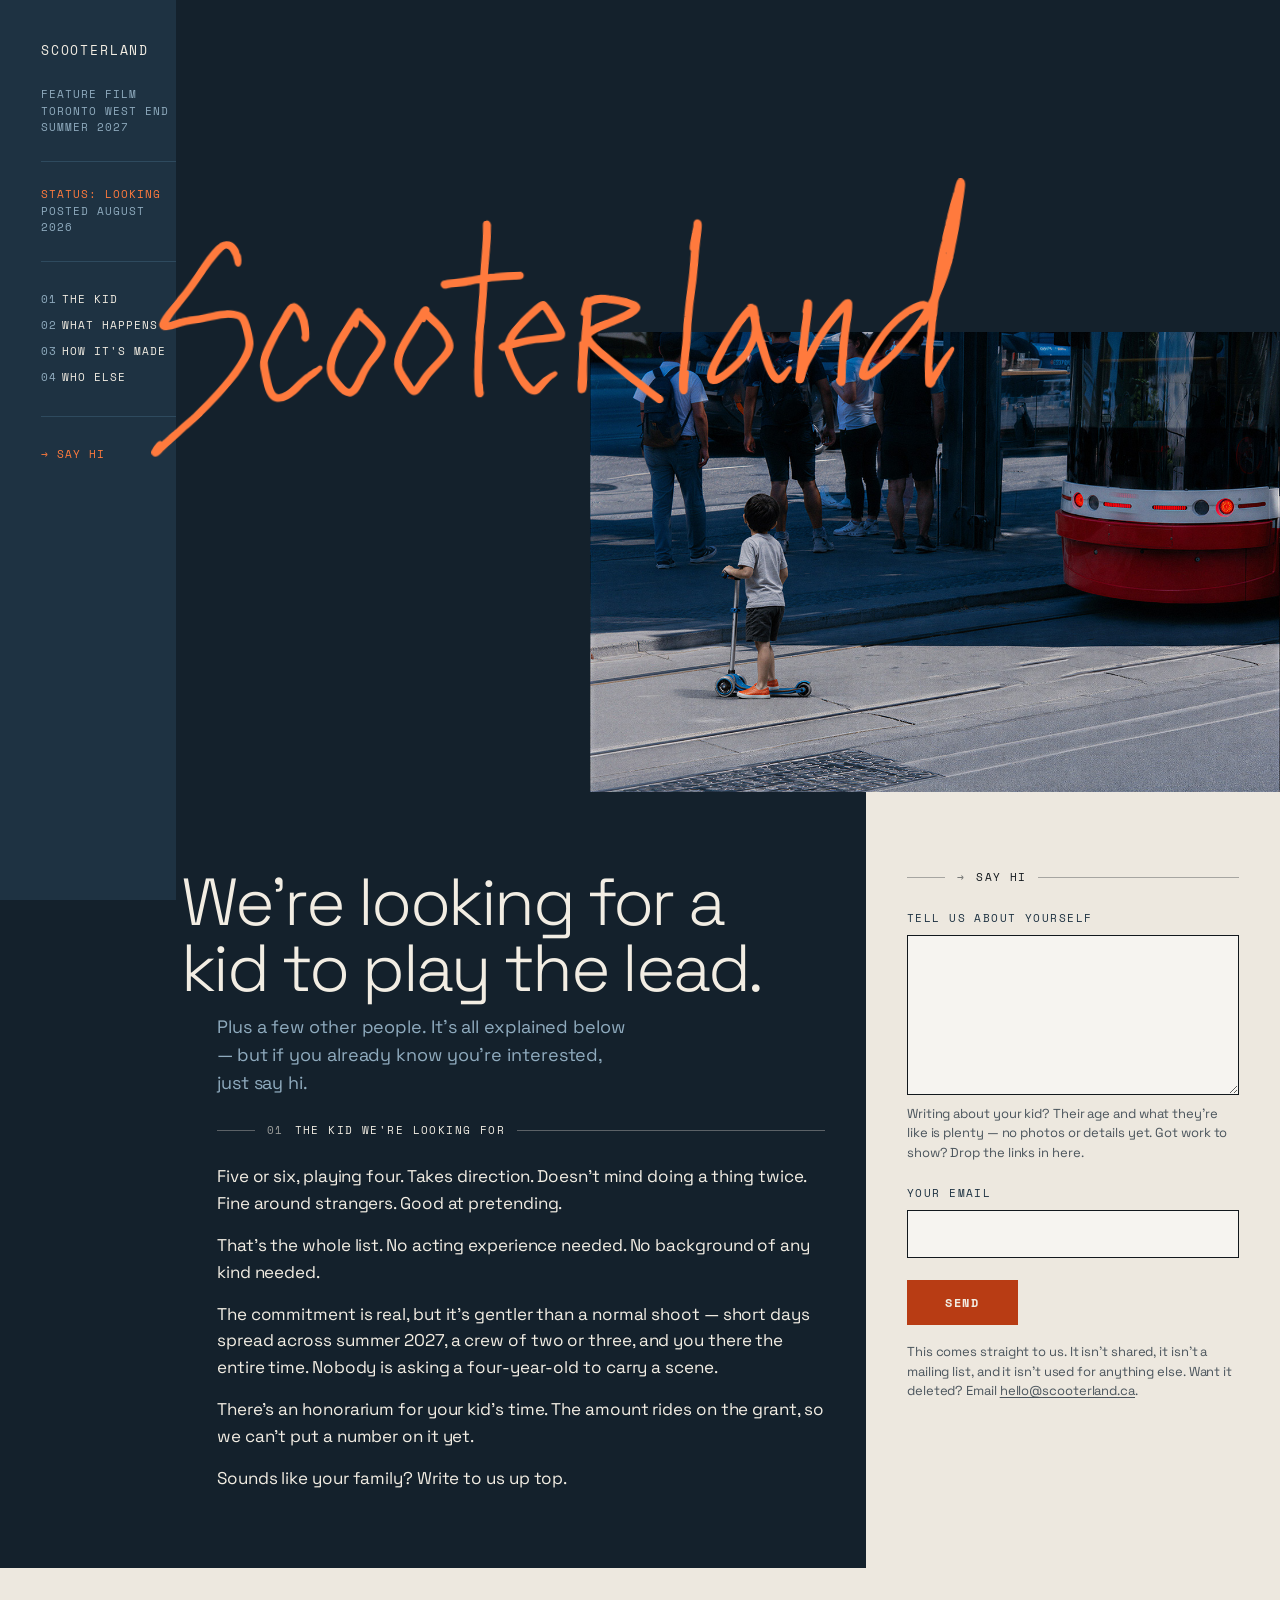
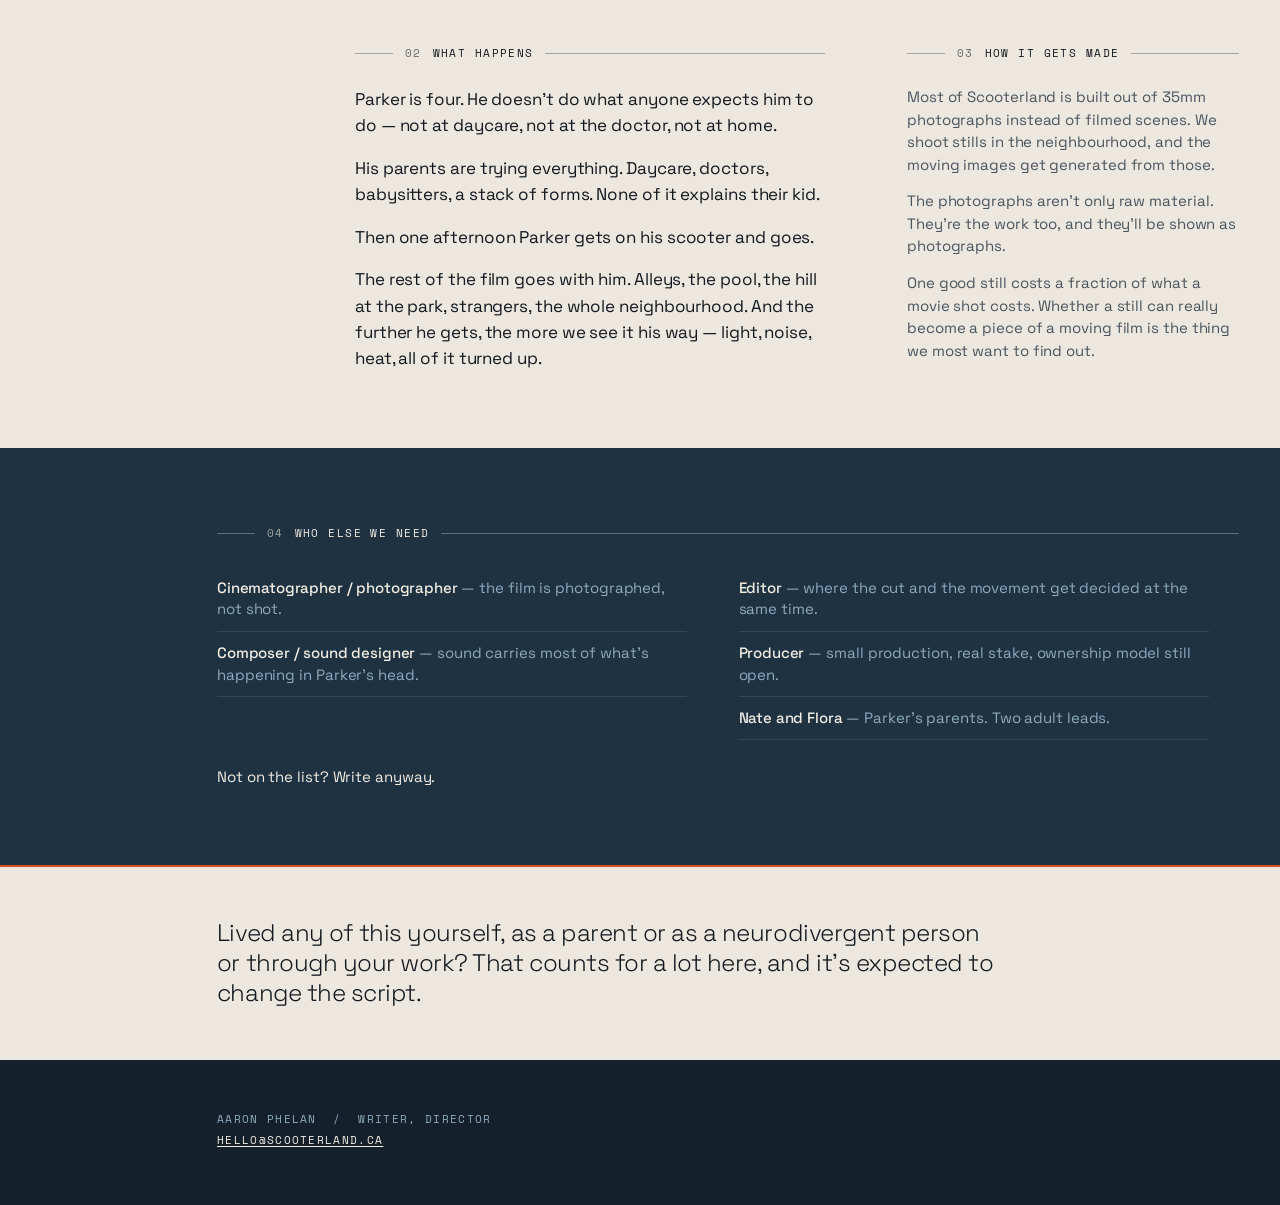
==== commit 788482ec: "Website draft 1 + feedback and 1st changes" ====
--- a/index.html
+++ b/index.html
@@ -17,51 +17,105 @@
 <link rel="icon" href="favicon.png">
 <link rel="preconnect" href="https://fonts.googleapis.com">
 <link rel="preconnect" href="https://fonts.gstatic.com" crossorigin>
-<link href="https://fonts.googleapis.com/css2?family=Space+Grotesk:wght@300;400;500&display=swap" rel="stylesheet">
+<link href="https://fonts.googleapis.com/css2?family=Space+Grotesk:wght@300;400;500&family=Space+Mono:wght@400;700&display=swap" rel="stylesheet">
 <link rel="stylesheet" href="style.css">
 </head>
 <body>
 
-<header class="band band--hero">
-  <div class="inner">
-    <p class="tag">Feature film &nbsp;/&nbsp; Toronto west end &nbsp;/&nbsp; summer 2027</p>
-    <figure>
-      <img src="streetcar-1200.jpg"
-           srcset="streetcar-1200.jpg 1200w, streetcar-2400.jpg 2400w"
-           sizes="(max-width: 1120px) 100vw, 1060px"
-           width="1201" height="800" fetchpriority="high"
-           alt="A small boy stands alone on his scooter at the edge of a Toronto sidewalk as a streetcar pulls in. Every adult nearby is turned away from him.">
-      <h1><img class="wordmark" src="scooterland_wm_white.svg" alt="Scooterland"></h1>
-    </figure>
+<a class="skip" href="#main">Skip to the notices</a>
+
+<!-- THE RAIL. The institution's spine: it never leaves, and it is what
+     lets the hero field stay empty — what, where, when and how are all
+     answered here, in the same first screen. -->
+<aside class="rail">
+  <p class="rail-name">Scooterland</p>
+
+  <div class="rail-block">
+    <p>Feature film</p>
+    <p>Toronto west end</p>
+    <p>Summer 2027</p>
   </div>
+
+  <div class="rail-block">
+    <p class="rail-status">Status: looking</p>
+    <p>Posted August 2026</p>
+  </div>
+
+  <nav class="rail-block rail-nav" aria-label="Notices">
+    <ul>
+      <li><a href="#parker"><span class="rail-num">01</span>The kid</a></li>
+      <li><a href="#film"><span class="rail-num">02</span>What happens</a></li>
+      <li><a href="#method"><span class="rail-num">03</span>How it's made</a></li>
+      <li><a href="#people"><span class="rail-num">04</span>Who else</a></li>
+    </ul>
+  </nav>
+
+  <p class="rail-block"><a class="rail-go" href="#note">&rarr; Say hi</a></p>
+
+  <!-- Below 900px the rail collapses to this one line. -->
+  <div class="rail-strip">
+    <span class="rail-status">Status: looking</span>
+    <a class="rail-go" href="#note">&rarr; Say hi</a>
+  </div>
+</aside>
+
+<!-- HERO. Mostly empty on purpose: the space he isn't in. The photo is
+     anchored low and right; the wordmark straddles its top edge, crosses
+     the rail and runs off the right of the viewport. -->
+<header class="hero grid">
+  <figure class="p-hero-photo hero-photo">
+    <img src="streetcar-1200.jpg"
+         srcset="streetcar-1200.jpg 1200w, streetcar-2400.jpg 2400w"
+         sizes="(max-width: 1100px) 100vw, 62vw"
+         width="1201" height="800" fetchpriority="high"
+         alt="A small boy stands alone on his scooter at the edge of a Toronto sidewalk as a streetcar pulls in. Every adult nearby is turned away from him.">
+  </figure>
+  <h1 class="wordmark"><span class="vh">Scooterland</span></h1>
 </header>
 
-<main>
+<main id="main">
 
-  <section class="band band--light">
-    <div class="inner">
-      <p class="lede">We're looking for a kid to play the lead.</p>
-      <p class="hook">Plus a few other people. It's all explained below — but if you already know you're interested, just say hi.</p>
+  <!-- 01 + the form, side by side. The shade panel and the day panel meet
+       on a grid line: the film's world and the institution's response
+       slip, abutting. -->
+  <section class="grid" id="parker">
 
-      <div class="block">
-        <p class="num">&rarr;</p>
-        <h2>Say hi</h2>
+    <div class="p-parker ground-shade pad">
+      <div class="notice">
+        <p class="lede lede--breakout">We're looking for a kid to play the lead.</p>
+        <p class="hook">Plus a few other people. It's all explained below — but if you already know you're interested, just say hi.</p>
+
+        <div class="rule"><span class="num">01</span><h2>The kid we're looking for</h2></div>
+
+        <p>Five or six, playing four. Takes direction. Doesn't mind doing a thing twice. Fine around strangers. Good at pretending.</p>
+        <p>That's the whole list. No acting experience needed. No background of any kind needed.</p>
+        <p>The commitment is real, but it's gentler than a normal shoot — short days spread across summer 2027, a crew of two or three, and you there the entire time. Nobody is asking a four-year-old to carry a scene.</p>
+        <p>There's an honorarium for your kid's time. The amount rides on the grant, so we can't put a number on it yet.</p>
+        <p>Sounds like your family? Write to us up top.</p>
+      </div>
+    </div>
+
+    <div class="p-note ground-day pad" id="note">
+      <div class="notice">
+        <div class="rule"><span class="num">&rarr;</span><h2>Say hi</h2></div>
 
         <!-- Netlify Forms. Does nothing when opened as a local file; it only
-             works once deployed. Everything else previews normally. -->
+             works once deployed. Everything else previews normally.
+             Do not touch the attributes on the form, the hidden form-name
+             or the honeypot — this has never been tested end to end. -->
         <form name="scooterland" method="POST" action="/thanks.html"
               data-netlify="true" data-netlify-honeypot="bot-field">
 
           <input type="hidden" name="form-name" value="scooterland">
           <p hidden><label>Leave this empty: <input name="bot-field"></label></p>
 
-          <div class="field">
+          <div class="field-set">
             <label for="message">Tell us about yourself</label>
             <textarea id="message" name="message" required></textarea>
             <p class="help">Writing about your kid? Their age and what they're like is plenty — no photos or details yet. Got work to show? Drop the links in here.</p>
           </div>
 
-          <div class="field">
+          <div class="field-set">
             <label for="email">Your email</label>
             <input id="email" name="email" type="email" autocomplete="email" required>
           </div>
@@ -72,45 +126,35 @@
         </form>
       </div>
     </div>
+
   </section>
 
-  <section class="band band--mid">
-    <div class="inner block">
-      <p class="num">01</p>
-      <h2>What happens</h2>
+  <!-- 02 + 03 share a row, so they occupy one viewport together. The
+       narrative gets a wider, quieter field; the production note is
+       compact and sits in a smaller register. -->
+  <section class="grid ground-day">
+
+    <div class="p-story pad notice" id="film">
+      <div class="rule"><span class="num">02</span><h2>What happens</h2></div>
       <p>Parker is four. He doesn't do what anyone expects him to do — not at daycare, not at the doctor, not at home.</p>
       <p>His parents are trying everything. Daycare, doctors, babysitters, a stack of forms. None of it explains their kid.</p>
       <p>Then one afternoon Parker gets on his scooter and goes.</p>
       <p>The rest of the film goes with him. Alleys, the pool, the hill at the park, strangers, the whole neighbourhood. And the further he gets, the more we see it his way — light, noise, heat, all of it turned up.</p>
     </div>
+
+    <div class="p-method pad notice" id="method">
+      <div class="rule"><span class="num">03</span><h2>How it gets made</h2></div>
+      <p class="small soft">Most of Scooterland is built out of 35mm photographs instead of filmed scenes. We shoot stills in the neighbourhood, and the moving images get generated from those.</p>
+      <p class="small soft">The photographs aren't only raw material. They're the work too, and they'll be shown as photographs.</p>
+      <p class="small soft">One good still costs a fraction of what a movie shot costs. Whether a still can really become a piece of a moving film is the thing we most want to find out.</p>
+    </div>
+
   </section>
 
-  <section class="band band--light">
-    <div class="inner block">
-      <p class="num">02</p>
-      <h2>The kid we're looking for</h2>
-      <p>Five or six, playing four. Takes direction. Doesn't mind doing a thing twice. Fine around strangers. Good at pretending.</p>
-      <p>That's the whole list. No acting experience needed. No background of any kind needed.</p>
-      <p>The commitment is real, but it's gentler than a normal shoot — short days spread across summer 2027, a crew of two or three, and you there the entire time. Nobody is asking a four-year-old to carry a scene.</p>
-      <p>There's an honorarium for your kid's time. The amount rides on the grant, so we can't put a number on it yet.</p>
-      <p>Sounds like your family? Write to us up top.</p>
-    </div>
-  </section>
-
-  <section class="band band--dark">
-    <div class="inner block">
-      <p class="num">03</p>
-      <h2>How it gets made</h2>
-      <p>Most of Scooterland is built out of 35mm photographs instead of filmed scenes. We shoot stills in the neighbourhood, and the moving images get generated from those.</p>
-      <p>The photographs aren't only raw material. They're the work too, and they'll be shown as photographs.</p>
-      <p>One good still costs a fraction of what a movie shot costs. Whether a still can really become a piece of a moving film is the thing we most want to find out.</p>
-    </div>
-  </section>
-
-  <section class="band band--blue">
-    <div class="inner block">
-      <p class="num">04</p>
-      <h2>Who else we need</h2>
+  <!-- 04. The directory: denser register, ruled rows, two columns. -->
+  <section class="grid ground-shade7" id="people">
+    <div class="p-full pad notice">
+      <div class="rule"><span class="num">04</span><h2>Who else we need</h2></div>
       <ul class="roles">
         <li><b>Cinematographer / photographer</b> <span>— the film is photographed, not shot.</span></li>
         <li><b>Composer / sound designer</b> <span>— sound carries most of what's happening in Parker's head.</span></li>
@@ -118,15 +162,22 @@
         <li><b>Producer</b> <span>— small production, real stake, ownership model still open.</span></li>
         <li><b>Nate and Flora</b> <span>— Parker's parents. Two adult leads.</span></li>
       </ul>
+      <p class="small">Not on the list? Write anyway.</p>
+    </div>
+  </section>
+
+  <!-- The invitation that crosses all the categories above, so it gets
+       its own band rather than sitting at the bottom of the directory. -->
+  <section class="grid ground-day crossing">
+    <div class="p-full pad-s notice">
       <p>Lived any of this yourself, as a parent or as a neurodivergent person or through your work? That counts for a lot here, and it's expected to change the script.</p>
-      <p>Not on the list? Write anyway.</p>
     </div>
   </section>
 
 </main>
 
-<footer class="band band--foot">
-  <div class="inner">
+<footer class="grid ground-shade foot">
+  <div class="p-full pad-s">
     <p>Aaron Phelan &nbsp;/&nbsp; writer, director</p>
     <p><a href="mailto:hello@scooterland.ca">hello@scooterland.ca</a></p>
   </div>
--- a/style.css
+++ b/style.css
@@ -1,233 +1,604 @@
-/* Scooterland — outreach site
-   ------------------------------------------------------------------
-   Sections are divided by blocks of colour, not rules. Every band is
-   full-bleed; the .inner wrapper holds the content to a column.
-
-   The wordmark SVG is white, so it can only sit on the dark bands or
-   the dark part of the photo. That's why the hero band is deep blue —
-   it gives the wordmark something to hang over.
-   ------------------------------------------------------------------ */
+/* Scooterland — outreach site, draft 2
+   ==================================================================
+   Concept: a shared institutional threshold. Everything on the page is
+   a notice posted to one surface, on a grid the institution drew.
+   One thing has left the grid, and that thing is Parker.
+
+   THE GRID. Declared once, in --cols, with named lines. Every section
+   uses it. Nothing gets a private grid — that is what made the earlier
+   hanging-numbers layout drift and read as broken. column-gap is 0 on
+   purpose: columns are pure fractions, alignment is exact everywhere,
+   and any panel can become a full-bleed ground because grounds tile
+   perfectly against each other. Spacing comes from padding, inside.
+
+   THE RAIL is position:fixed on desktop and occupies the first grid
+   column, which every section reserves and leaves empty. Below 900px
+   --rail-w goes to 0, the column collapses to nothing, field-start and
+   page-start become the same line, and the rail becomes a one-line
+   sticky strip. One variable does the whole responsive move.
+
+   COLOUR is two grounds and one heat, assigned by meaning — not a
+   ladder counting sections off. Structure separates the sections;
+   colour is free to mean something. Shade is the film's world. Day is
+   the institution. Heat is Parker, and it is never a ground.
+
+   Ratios below were computed against these exact values. If you change
+   a colour, recompute — several pairings are deliberately close to the
+   line.
+   ================================================================== */
 
 :root {
-  /* the ladder, dark to light */
-  --blue-deep:  #3a4a57;
-  --blue-tint:  #9daebb;
-  --grey-dark:  #aab2b9;
-  --grey:       #b9bfc4;
-  --grey-light: #c7ccd0;
-
-  --ink:        #17191b;
-  --ink-soft:   rgba(23, 25, 27, 0.60);
-  --paper:      #f2f0ec;   /* text on the dark bands */
-  --paper-soft: rgba(242, 240, 236, 0.68);
-
-  --accent:     #c2402c;   /* the streetcar. Button only — too low-contrast for text */
-
-  --font: "Space Grotesk", system-ui, sans-serif;
-  --gutter: clamp(1.25rem, 5vw, 2.5rem);
+  /* ---- grounds ---------------------------------------------------- */
+  --shade-900: #14212c;   /* hero, footer — the deepest field */
+  --shade-700: #1e3242;   /* rail, the roles directory */
+  --shade-edge:#2e4a5e;   /* hairlines on shade */
+  --shade-400: #8fabbe;   /* metadata on shade — 6.8:1 on 900, 5.5:1 on 700 */
+
+  --day:       #ede8df;   /* warm paper. NOT grey — the yellow is what
+                             makes the blue read as blue */
+  --day-edge:  #c4bbaa;   /* hairlines on day */
+  --ink:       #12181d;   /* body on day — 14.7:1 */
+  --ink-soft:  #4a545c;   /* secondary on day — 6.3:1 */
+
+  --paper:     #f2ede3;   /* body on shade — 14.0:1 on 900, 11.3:1 on 700 */
+
+  /* ---- heat: Parker, and nothing else ----------------------------- */
+  --heat:      #d94f1e;   /* rules and fills only — 3.4:1 on day, too
+                             low for body text, fine for a 1px line */
+  --heat-deep: #b83c14;   /* heat as TEXT on day — 4.66:1. As the button
+                             ground, paper on it is 4.87:1 */
+  --heat-lit:  #ff7a3d;   /* heat on shade — 6.3:1 on 900, 5.1:1 on 700.
+                             The wordmark. His shoes. */
+
+  /* ---- type ------------------------------------------------------- */
+  --human: "Space Grotesk", system-ui, sans-serif;
+  --admin: "Space Mono", ui-monospace, "SFMono-Regular", monospace;
+
+  /* ---- floor plan -------------------------------------------------- */
+  --rail-w: clamp(11rem, 13vw, 13rem);   /* 9rem was too narrow between
+                                            900 and 1200px: the rail's own
+                                            labels wrapped onto two lines */
+  --gutter: clamp(1.25rem, 3.2vw, 2.75rem);
+
+  --cols:
+    [page-start] var(--rail-w)
+    [rail-end field-start] minmax(0, 1fr)
+    [f2] minmax(0, 1fr)
+    [f3] minmax(0, 1fr)
+    [f4] minmax(0, 1fr)
+    [f5] minmax(0, 1fr)
+    [f6] minmax(0, 1fr)
+    [f7] minmax(0, 1fr)
+    [f8] minmax(0, 1fr)
+    [field-end page-end];
+
+  /* The knobs on the violation.
+     --wm-span     how much of the field the mark covers
+     --wm-breach   how far it crosses left into the rail
+     --wm-overhang how far it runs past the right edge, to be clipped
+
+     The mark is 3.3:1. At full field width on a 1440 screen that makes
+     it ~400px tall, which buries the adults in the photograph — and the
+     adults turned away from him are the whole point of that picture. So
+     desktop trades the right-hand overhang for a legible photo and
+     keeps the rail breach, which is the crossing that carries the idea.
+     Push --wm-span to 100% and --wm-overhang to ~5vw to get the louder
+     version back. */
+  --wm-span:     72%;
+  --wm-breach:   1.8rem;
+  --wm-overhang: 0rem;
 }
 
 *, *::before, *::after { box-sizing: border-box; }
-html { -webkit-text-size-adjust: 100%; }
+html { -webkit-text-size-adjust: 100%; scroll-behavior: smooth; }
+
+@media (prefers-reduced-motion: reduce) {
+  html { scroll-behavior: auto; }
+  *, *::before, *::after {
+    transition-duration: 0.01ms !important;
+    animation-duration: 0.01ms !important;
+  }
+}
 
 body {
   margin: 0;
-  background: var(--grey);
-  color: var(--ink);
-  font-family: var(--font);
-  font-weight: 300;
+  /* clip, not hidden — hidden would make the body a scroll container.
+     This is what catches the wordmark's overhang. */
+  overflow-x: clip;
+  background: var(--shade-900);
+  color: var(--paper);
+  font-family: var(--human);
+  font-weight: 400;               /* was 300. Thin body on a mid ground
+                                     reads washed even when it passes
+                                     contrast. 300 survives only above
+                                     ~2rem, where the display type is. */
   font-size: 1.0625rem;
   line-height: 1.55;
   letter-spacing: -0.005em;
 }
 
-/* ---------- bands ---------- */
-
-.band { padding: clamp(2.5rem, 7vw, 4.5rem) var(--gutter); }
-
-.band--hero  { background: var(--blue-deep);  color: var(--paper); padding-top: clamp(1.5rem, 4vw, 2.5rem); }
-.band--light { background: var(--grey-light); }
-.band--mid   { background: var(--grey); }
-.band--dark  { background: var(--grey-dark); }
-.band--blue  { background: var(--blue-tint); }
-.band--foot  { background: var(--blue-deep);  color: var(--paper); }
-
-.inner { max-width: 1060px; margin: 0 auto; }
-
-/* ---------- small structural type ---------- */
-
-.tag {
+.vh {
+  position: absolute; width: 1px; height: 1px;
+  margin: -1px; padding: 0; border: 0;
+  clip-path: inset(50%); overflow: hidden; white-space: nowrap;
+}
+
+.skip {
+  position: absolute; left: 0; top: -4rem; z-index: 100;
+  padding: 0.7rem 1.2rem;
+  background: var(--heat-deep); color: var(--paper);
+  font-family: var(--admin); font-size: 0.75rem;
+  letter-spacing: 0.12em; text-transform: uppercase;
+  text-decoration: none;
+}
+.skip:focus { top: 0; }
+
+/* ================================================================== */
+/* THE GRID                                                            */
+/* ================================================================== */
+
+.grid {
+  display: grid;
+  grid-template-columns: var(--cols);
+  column-gap: 0;
+}
+
+/* Placement. Every notice is placed onto the shared named lines. */
+.p-hero-photo { grid-column: f4 / page-end; }
+.p-parker     { grid-column: field-start / f6; }
+.p-note       { grid-column: f6 / page-end; }
+.p-story      { grid-column: f2 / f6; }
+.p-method     { grid-column: f6 / page-end; }
+.p-full       { grid-column: field-start / page-end; }
+
+/* Grounds. Because column-gap is 0, panels placed on adjacent lines
+   abut exactly — which is how the vertical colour edge in the Parker
+   row stays a clean line instead of a seam. */
+.ground-shade  { background: var(--shade-900); color: var(--paper); }
+.ground-shade7 { background: var(--shade-700); color: var(--paper); }
+.ground-day    { background: var(--day);       color: var(--ink);   }
+
+.pad   { padding: clamp(2.75rem, 6vw, 5rem) var(--gutter); }
+.pad-s { padding: clamp(2rem, 4vw, 3.25rem) var(--gutter); }
+
+/* ================================================================== */
+/* THE RAIL — the institution's spine                                  */
+/* ================================================================== */
+
+.rail {
+  position: fixed;
+  inset: 0 auto 0 0;
+  z-index: 20;
+  width: var(--rail-w);
+  padding: var(--gutter) 0 var(--gutter) var(--gutter);
+  overflow-y: auto;
+  background: var(--shade-700);
+  color: var(--shade-400);
+  font-family: var(--admin);
+  font-size: 0.6875rem;
+  line-height: 1.5;
+  letter-spacing: 0.09em;
+  text-transform: uppercase;
+}
+
+.rail p, .rail ul { margin: 0; }
+.rail ul { padding: 0; list-style: none; }
+
+.rail-name {
+  color: var(--paper);
+  font-size: 0.8125rem;
+  letter-spacing: 0.14em;
+  margin-bottom: 1.6rem !important;
+}
+
+.rail-block { margin-bottom: 1.6rem !important; }
+
+/* The rail's own hairlines. Institutional, not decorative. */
+.rail-block + .rail-block { padding-top: 1.5rem; border-top: 1px solid var(--shade-edge); }
+
+/* STATUS is the reason the page feels maintained rather than abandoned.
+   It is a one-word edit later: LOOKING → MEETING FAMILIES → CAST. */
+.rail-status { color: var(--heat-lit); }
+
+.rail a {
+  display: block;
+  padding: 0.3rem 0;
+  color: var(--paper);
+  text-decoration: none;
+}
+.rail a:hover,
+.rail a:focus-visible { color: var(--heat-lit); }
+.rail-go { color: var(--heat-lit) !important; }
+
+.rail a:focus-visible,
+a:focus-visible { outline: 2px solid var(--heat-lit); outline-offset: 3px; }
+
+.rail-num { display: inline-block; width: 1.9em; color: var(--shade-400); }
+.rail a:hover .rail-num { color: var(--heat-lit); }
+
+/* ================================================================== */
+/* HERO — the empty field                                              */
+/* ================================================================== */
+
+/* The emptiness is the design: the space Parker isn't in. It is only
+   affordable because the rail answers what / where / when / how in the
+   same first screen. */
+.hero {
+  grid-template-rows: 1fr auto;
+  min-height: clamp(30rem, 88vh, 54rem);
+  background: var(--shade-900);
+}
+
+figure { margin: 0; }
+.hero-photo { grid-row: 2; align-self: end; }
+.hero-photo img { display: block; width: 100%; height: auto; }
+
+/* VIOLATION 1. The wordmark crosses the rail — the institution's own
+   spine, not merely a photo edge — and runs off the right of the
+   viewport, where the body clips it. Nothing is lost to the clip: the
+   <h1> carries the word as real text. It sits above the rail in z, so
+   at the top of the page it lies across the spine; scroll, and the
+   institution stays while the mark leaves. */
+.wordmark {
+  grid-row: 2;
+  grid-column: field-start / page-end;
+  align-self: start;
+  z-index: 30;
+  width: calc(var(--wm-span) + var(--wm-breach) + var(--wm-overhang));
+  margin: 0 0 0 calc(var(--wm-breach) * -1);
+  aspect-ratio: 571.01562 / 173.53568;
+  background-color: var(--heat-lit);
+  -webkit-mask: url(scooterland_wm_white.svg) no-repeat left center / contain;
+          mask: url(scooterland_wm_white.svg) no-repeat left center / contain;
+  transform: translateY(-50%) rotate(-2deg);
+  transform-origin: left center;
+  pointer-events: none;
+}
+
+/* If mask-image isn't supported, fall back to real type rather than an
+   orange rectangle. */
+@supports not ((-webkit-mask-image: url(a.svg)) or (mask-image: url(a.svg))) {
+  .wordmark {
+    background-color: transparent;
+    aspect-ratio: auto;
+    color: var(--heat-lit);
+    font-family: var(--human);
+    font-weight: 300;
+    font-size: clamp(2.5rem, 11vw, 8rem);
+    letter-spacing: -0.04em;
+    line-height: 0.9;
+  }
+  .wordmark .vh {
+    position: static; width: auto; height: auto;
+    margin: 0; clip-path: none; white-space: normal;
+  }
+}
+
+/* thanks.html runs the same floor plan with one cell changed, so it gets
+   a short mark and no photograph rather than a different page. */
+.hero--flat {
+  min-height: 0;
+  grid-template-rows: auto;
+  padding-block: clamp(2.5rem, 6vw, 4.5rem) clamp(1.5rem, 4vw, 3rem);
+}
+.hero--flat .wordmark {
+  grid-row: 1;
+  width: calc(48% + var(--wm-breach));
+  min-width: 14rem;
+  transform: rotate(-2deg);
+}
+
+/* ================================================================== */
+/* RULES THAT CARRY THEIR OWN LABELS                                   */
+/* ================================================================== */
+
+/* ——— 02 ——— WHAT HAPPENS ——————————————————————
+   The number stops being a tag stacked above a heading and becomes part
+   of the institutional apparatus. Ornament that emerges from the
+   system: typographic, computational, nothing pretending to be paper. */
+.rule {
+  display: flex;
+  align-items: center;
+  flex-wrap: wrap;
+  gap: 0 0.7rem;
+  margin: 0 0 1.5rem;
+}
+
+.rule::before,
+.rule::after {
+  content: "";
+  height: 1px;
+  background: currentColor;
+  opacity: 0.32;
+  transition: background-color 0.15s, opacity 0.15s;
+}
+.rule::before { flex: 0 0 clamp(1rem, 3vw, 2.75rem); }
+.rule::after  { flex: 1 1 2rem; }
+
+.rule .num,
+.rule h2 {
   margin: 0;
-  font-size: 0.75rem;
-  font-weight: 500;
-  letter-spacing: 0.14em;
+  font-family: var(--admin);
+  font-size: 0.6875rem;
+  font-weight: 400;
+  letter-spacing: 0.13em;
   text-transform: uppercase;
-  color: var(--paper-soft);
-}
-
-/* ---------- photo + looming wordmark ---------- */
-
-figure {
-  position: relative;
-  margin: clamp(4.5rem, 13vw, 9rem) 0 0;
-}
-
-figure img {
-  display: block;
-  width: 100%;
-  height: auto;
-}
-
-h1 { margin: 0; line-height: 0; }
-
-.wordmark {
-  position: absolute;
-  top: 0;
-  right: -1.5%;          /* pushed off to his right, just past the photo edge */
-  z-index: 2;
-  width: clamp(18rem, 70%, 46rem);
-  height: auto;
-  /* half over the photo, half over the blue above it */
-  transform: translateY(-50%) rotate(-2deg);
-}
-
-/* ---------- lede + hook ---------- */
-
+}
+.rule .num { opacity: 0.6; }
+
+/* Hover as approaching a notice. Not a lift, not a shadow — those
+   simulate a physical object sitting on a surface. This is visibly a
+   border changing colour, which is the honest version of the gesture. */
+.notice:hover .rule::before,
+.notice:hover .rule::after,
+.notice:focus-within .rule::before,
+.notice:focus-within .rule::after { opacity: 1; }
+
+.ground-day .notice:hover .rule::before,
+.ground-day .notice:hover .rule::after,
+.ground-day .notice:focus-within .rule::before,
+.ground-day .notice:focus-within .rule::after { background: var(--heat); }
+
+.ground-shade .notice:hover .rule::before,
+.ground-shade .notice:hover .rule::after,
+.ground-shade7 .notice:hover .rule::before,
+.ground-shade7 .notice:hover .rule::after { background: var(--heat-lit); }
+
+/* ================================================================== */
+/* TYPE — three registers                                              */
+/* ================================================================== */
+
+/* PUBLIC: room scale. The one place weight 300 earns its keep. */
 .lede {
-  margin: 0 0 0.6rem;
-  max-width: 17ch;
-  font-size: clamp(2.15rem, 7vw, 3.75rem);
+  margin: 0 0 0.7rem;
+  max-width: 15ch;
+  font-size: clamp(2.3rem, 5.2vw, 4.25rem);
   font-weight: 300;
-  line-height: 1.02;
-  letter-spacing: -0.035em;
+  line-height: 1.0;
+  letter-spacing: -0.038em;
   text-wrap: balance;
 }
 
+/* VIOLATION 2. Parker's headline is the one notice that won't stay in
+   its column. It pulls left out of the text column and runs all the way
+   to the rail — right up against the institution's spine, while every
+   other line in the panel stays inset. It stops there rather than
+   crossing: the rail is opaque and fixed, so text passing under it
+   would simply be swallowed, and the wordmark is already the thing that
+   crosses. One actor, and it doesn't need to break the same line twice. */
+.lede--breakout { margin-left: calc(var(--gutter) * -0.88); }
+
 .hook {
-  margin: 0 0 2.5rem;
-  max-width: 32rem;
+  margin: 0 0 1.6rem;
+  max-width: 34ch;
   font-size: 1.125rem;
-  color: var(--ink-soft);
-}
-
-/* ---------- blocks with hanging numbers ---------- */
-
-/* Everything sits flush left inside .inner. Text is held to a readable
-   measure by capping the children, not by indenting the block. */
-.block > * { max-width: 38rem; }
-
-.num {
-  margin: 0 0 0.4rem;
-  font-size: 0.8125rem;
-  font-weight: 500;
-  letter-spacing: 0.06em;
-  color: var(--ink-soft);
-}
-
-h2 {
-  margin: 0 0 0.9rem;
-  font-size: clamp(1.35rem, 3.4vw, 1.75rem);
-  font-weight: 400;
-  line-height: 1.12;
-  letter-spacing: -0.025em;
-}
-
-p { margin: 0 0 0.95em; }
+  color: var(--shade-400);
+}
+.ground-day .hook { color: var(--ink-soft); }
+
+p { margin: 0 0 0.95em; max-width: 60ch; }
 p:last-child { margin-bottom: 0; }
 
-.narrow { max-width: 34rem; }
+.small { font-size: 0.9375rem; line-height: 1.5; }
+.ground-day .soft { color: var(--ink-soft); }
 
 a { color: inherit; text-decoration-thickness: 1px; text-underline-offset: 0.16em; }
-a:hover { color: var(--accent); }
-.band--foot a:hover { color: #fff; }
-
-/* ---------- role list ---------- */
-
-.roles { margin: 0 0 1.5rem; padding: 0; list-style: none; }
+.ground-day a:hover { color: var(--heat-deep); }
+.ground-shade a:hover,
+.ground-shade7 a:hover { color: var(--heat-lit); }
+
+/* ================================================================== */
+/* THE ROLES DIRECTORY — denser register                               */
+/* ================================================================== */
+
+.roles {
+  margin: 0 0 1.6rem;
+  padding: 0;
+  list-style: none;
+  columns: 2;
+  column-gap: clamp(1.5rem, 4vw, 3.5rem);
+  max-width: 62rem;
+}
 
 .roles li {
-  display: flex;
-  flex-wrap: wrap;
-  gap: 0 0.55rem;
-  padding: 0.6rem 0;
-  border-bottom: 1px solid rgba(23, 25, 27, 0.18);
-}
-
-.roles b { flex: none; font-weight: 500; letter-spacing: -0.01em; }
-.roles span { color: var(--ink-soft); }
-
-/* ---------- form ---------- */
-
-.field { margin-bottom: 1.5rem; }
+  break-inside: avoid;
+  padding: 0.65rem 0;
+  border-bottom: 1px solid var(--shade-edge);
+  font-size: 0.9375rem;
+  line-height: 1.45;
+  transition: border-color 0.15s;
+}
+.roles li:hover { border-bottom-color: var(--heat-lit); }
+.roles b { font-weight: 500; letter-spacing: -0.01em; }
+.roles li:hover b { color: var(--heat-lit); }
+.roles span { color: var(--shade-400); }
+
+/* ================================================================== */
+/* LIVED EXPERIENCE — a thin band crossing the categories              */
+/* ================================================================== */
+
+.crossing { border-top: 2px solid var(--heat); }
+.crossing p {
+  max-width: 52ch;
+  font-size: clamp(1.15rem, 2.2vw, 1.5rem);
+  font-weight: 300;
+  line-height: 1.25;
+  letter-spacing: -0.02em;
+}
+
+/* ================================================================== */
+/* THE FORM — posting to the surface                                   */
+/* ================================================================== */
+
+/* The one element the visitor touches, and the two forces in miniature:
+   an administrative label over a field that is plainly a place to
+   write. No lined-paper interior, no notepaper texture — that is the
+   skeuomorphism this whole design is arguing against. */
+
+.field-set { margin-bottom: 1.4rem; }
 
 label {
   display: block;
   margin-bottom: 0.5rem;
-  font-size: 0.75rem;
-  font-weight: 500;
-  letter-spacing: 0.14em;
+  font-family: var(--admin);
+  font-size: 0.6875rem;
+  font-weight: 400;
+  letter-spacing: 0.13em;
   text-transform: uppercase;
+  color: var(--shade-700);
 }
 
 input, textarea {
   display: block;
   width: 100%;
-  max-width: 34rem;
   padding: 0.7rem 0.85rem;
-  font-family: var(--font);
-  font-weight: 300;
-  font-size: 1rem;          /* 16px floor — below this iOS zooms on focus */
+  font-family: var(--human);
+  font-weight: 400;
+  font-size: 1rem;              /* 16px floor — below this iOS zooms on focus */
   line-height: 1.5;
   color: var(--ink);
-  background: rgba(255, 255, 255, 0.28);
+  background: rgba(255, 255, 255, 0.55);
   border: 1.5px solid var(--ink);
   border-radius: 0;
 }
 
-input::placeholder, textarea::placeholder { color: var(--ink-soft); }
+textarea { min-height: 10rem; resize: vertical; }
 
 input:focus-visible, textarea:focus-visible {
-  outline: 3px solid var(--accent);
+  outline: 3px solid var(--heat);
   outline-offset: 2px;
-  background: rgba(255, 255, 255, 0.5);
-}
-
-textarea { min-height: 9.5rem; resize: vertical; }
-
-.help {
-  margin: 0.5rem 0 0;
-  max-width: 34rem;
-  font-size: 0.875rem;
-  line-height: 1.45;
+  background: #fff;
+}
+
+.help, .privacy {
+  margin: 0.55rem 0 0;
+  max-width: 46ch;
+  font-size: 0.8125rem;
+  line-height: 1.5;
   color: var(--ink-soft);
 }
+.privacy { margin-top: 1.1rem; }
 
 button {
-  padding: 0.8rem 2.4rem;
-  font-family: var(--font);
-  font-size: 0.8125rem;
-  font-weight: 500;
-  letter-spacing: 0.14em;
+  padding: 0.85rem 2.4rem;
+  font-family: var(--admin);
+  font-size: 0.75rem;
+  font-weight: 700;
+  letter-spacing: 0.13em;
   text-transform: uppercase;
-  color: #fff;
-  background: var(--accent);
+  color: var(--paper);
+  background: var(--heat-deep);   /* paper on this is 5.7:1 */
   border: 0;
   border-radius: 0;
   cursor: pointer;
 }
-
 button:hover { background: var(--ink); }
 button:focus-visible { outline: 3px solid var(--ink); outline-offset: 2px; }
 
-.privacy {
-  margin: 1.1rem 0 0;
-  max-width: 34rem;
-  font-size: 0.8125rem;
-  line-height: 1.5;
-  color: var(--ink-soft);
-}
-
-/* ---------- footer ---------- */
-
-.band--foot p { margin: 0 0 0.25em; font-size: 0.875rem; }
-.band--foot .credit { color: var(--paper-soft); }
+/* The posted state, on thanks.html. Same surface, one cell changed. */
+.posted {
+  font-family: var(--admin);
+  font-size: 0.6875rem;
+  letter-spacing: 0.13em;
+  text-transform: uppercase;
+  color: var(--heat-deep);
+  border-bottom: 2px solid var(--heat);
+  padding-bottom: 0.8rem;
+  margin: 0 0 1.4rem;
+}
+
+/* ================================================================== */
+/* FOOTER                                                              */
+/* ================================================================== */
+
+.foot {
+  font-family: var(--admin);
+  font-size: 0.6875rem;
+  letter-spacing: 0.12em;
+  text-transform: uppercase;
+  color: var(--shade-400);
+}
+.foot p { margin: 0 0 0.4em; max-width: none; }
+.foot a { color: var(--paper); }
+
+/* ================================================================== */
+/* REFLOW                                                              */
+/* ================================================================== */
+
+/* 1100px: the split rows stack. The vertical colour edge becomes a
+   horizontal one, which is fine — it is still an edge between the two
+   worlds, just turned ninety degrees. */
+@media (max-width: 1100px) {
+  .p-parker, .p-note, .p-story, .p-method, .p-hero-photo {
+    grid-column: field-start / page-end;
+  }
+  .roles { columns: 1; }
+  .lede--breakout { margin-left: 0; }
+}
+
+/* 900px: the rail collapses. --rail-w goes to zero, the first column
+   vanishes, field-start and page-start become the same line, and every
+   placement above still resolves. One variable, whole floor plan. */
+@media (max-width: 900px) {
+  :root {
+    --rail-w: 0px;
+    --wm-span: 100%;
+    --wm-breach: 0rem;
+    --wm-overhang: 7vw;
+  }
+
+  .rail {
+    position: sticky;
+    inset: 0 0 auto 0;
+    z-index: 40;
+    width: 100%;
+    height: auto;
+    overflow: hidden;
+    display: flex;
+    align-items: center;
+    gap: 0 0.75rem;
+    padding: 0.6rem var(--gutter);
+    font-size: 0.625rem;
+    letter-spacing: 0.08em;
+    border-bottom: 1px solid var(--shade-edge);
+  }
+
+  /* One line. Hard limit — the strip must not eat a phone screen, and
+     it must not push "say hi" off the right edge either: at 0.6875rem
+     the three items needed ~490px on a 390px phone. */
+  .rail-block, .rail-nav { display: none; }
+  .rail-name {
+    margin-bottom: 0 !important;
+    font-size: 0.75rem;
+    letter-spacing: 0.1em;
+    flex: 0 0 auto;
+  }
+  .rail-strip {
+    display: flex !important;
+    gap: 0 0.75rem;
+    margin-left: auto;
+    flex: 0 1 auto;
+    min-width: 0;
+  }
+  .rail-strip > * { white-space: nowrap; }
+  .rail a { padding: 0; }
+
+  /* The empty field still exists on a phone, but a third of the screen
+     rather than two-thirds. At 78vh it stopped being active space and
+     became a blank screen, which is the opposite of the point.
+
+     The padding is not decoration: once the viewport is wide enough
+     that the photo alone is taller than the min-height, the 1fr row
+     collapses to nothing and the wordmark — which straddles the photo's
+     top edge — gets cut off against the sticky strip. This reserves
+     half the mark's height no matter which of the two is taller. */
+  .hero {
+    min-height: 58vh;
+    padding-block-start: clamp(3.5rem, 18vw, 9rem);
+  }
+  .p-full { grid-column: page-start / page-end; }
+}
+
+@media (min-width: 901px) {
+  .rail-strip { display: none; }
+}
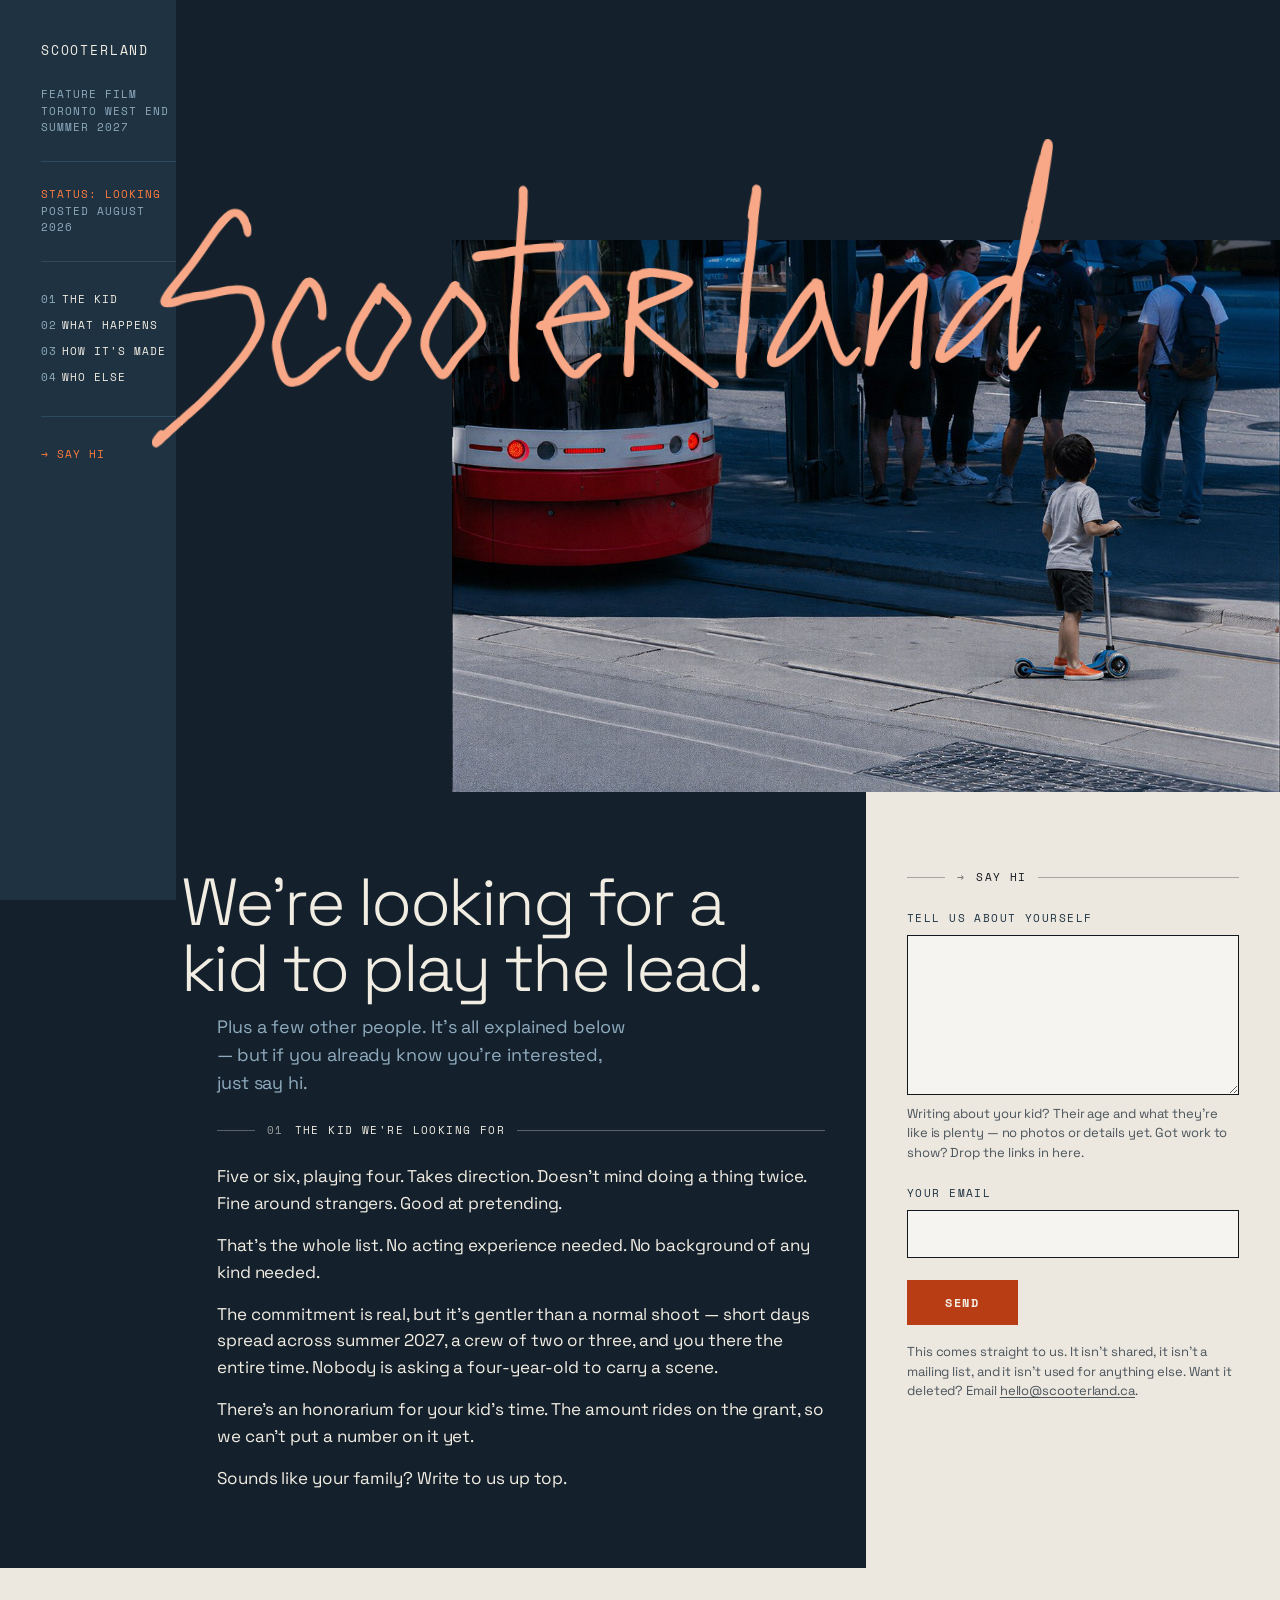
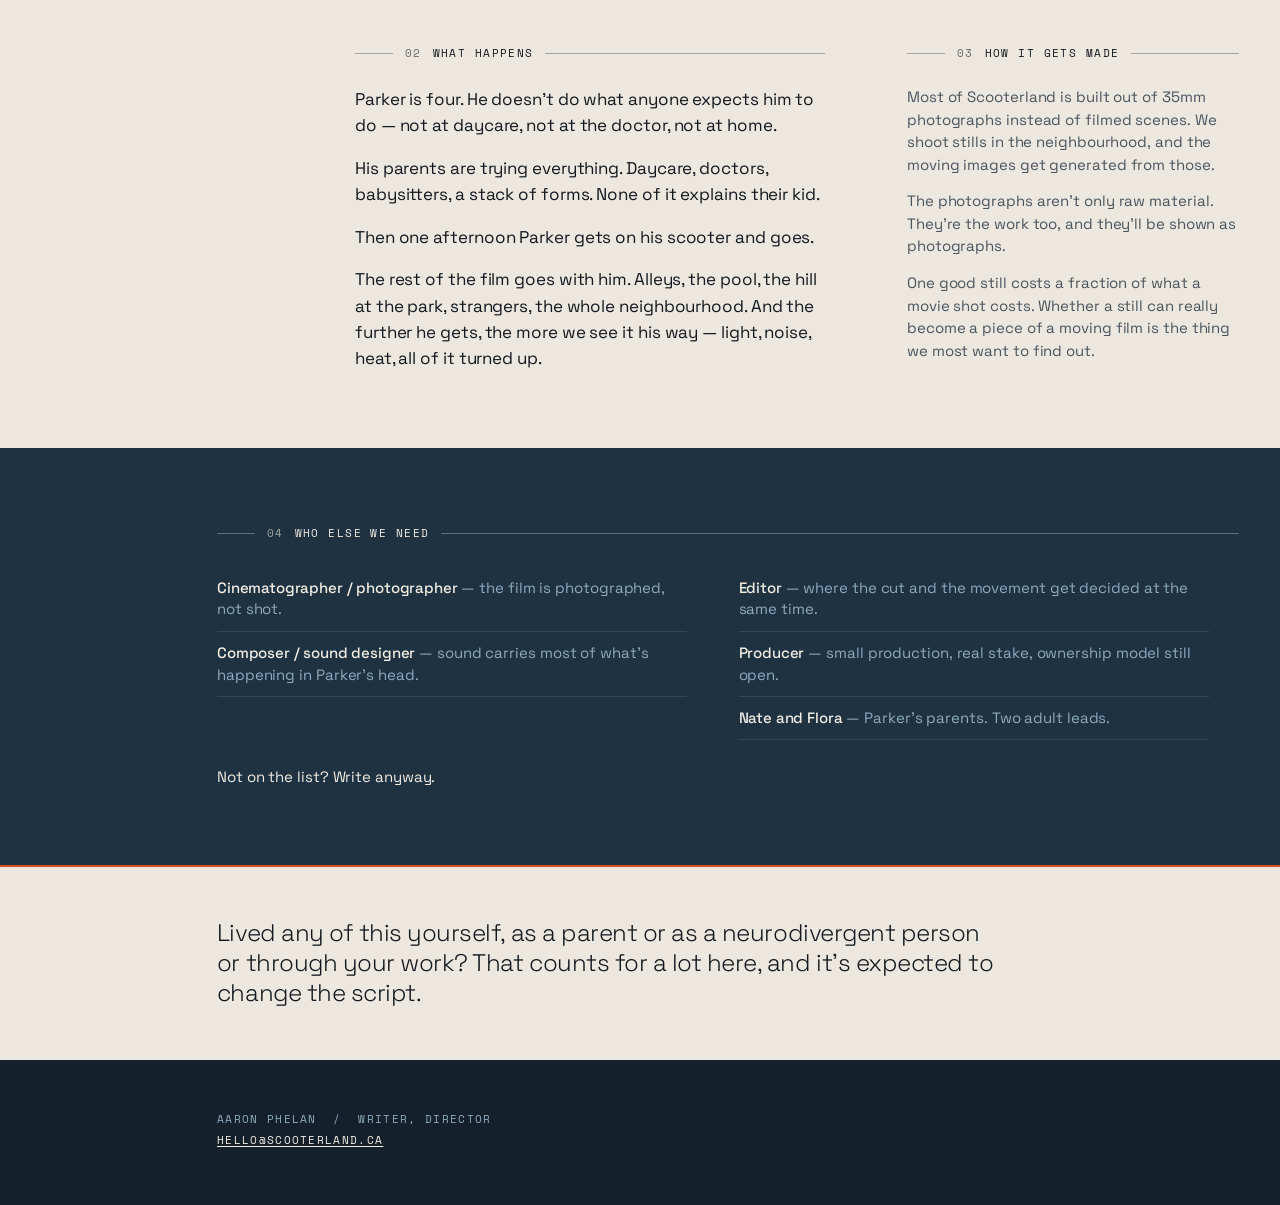
==== commit b47aecd2: "web draft 2" ====
--- a/index.html
+++ b/index.html
@@ -1,187 +1,187 @@
-<!doctype html>
-<html lang="en">
-<head>
-<meta charset="utf-8">
-<meta name="viewport" content="width=device-width, initial-scale=1">
-<title>Scooterland — a film in Toronto's west end</title>
-<meta name="description" content="A feature film shooting in Toronto's west end. Looking for a kid to play the lead, and a few other people.">
-
-<!-- Link previews. Absolute URLs required — relative paths don't work here. -->
-<meta property="og:type" content="website">
-<meta property="og:title" content="Scooterland">
-<meta property="og:description" content="A film in Toronto's west end. We're looking for a kid to play the lead.">
-<meta property="og:url" content="https://scooterland.ca/">
-<meta property="og:image" content="https://scooterland.ca/streetcar-og.jpg">
-<meta name="twitter:card" content="summary_large_image">
-
-<link rel="icon" href="favicon.png">
-<link rel="preconnect" href="https://fonts.googleapis.com">
-<link rel="preconnect" href="https://fonts.gstatic.com" crossorigin>
-<link href="https://fonts.googleapis.com/css2?family=Space+Grotesk:wght@300;400;500&family=Space+Mono:wght@400;700&display=swap" rel="stylesheet">
-<link rel="stylesheet" href="style.css">
-</head>
-<body>
-
-<a class="skip" href="#main">Skip to the notices</a>
-
-<!-- THE RAIL. The institution's spine: it never leaves, and it is what
-     lets the hero field stay empty — what, where, when and how are all
-     answered here, in the same first screen. -->
-<aside class="rail">
-  <p class="rail-name">Scooterland</p>
-
-  <div class="rail-block">
-    <p>Feature film</p>
-    <p>Toronto west end</p>
-    <p>Summer 2027</p>
-  </div>
-
-  <div class="rail-block">
-    <p class="rail-status">Status: looking</p>
-    <p>Posted August 2026</p>
-  </div>
-
-  <nav class="rail-block rail-nav" aria-label="Notices">
-    <ul>
-      <li><a href="#parker"><span class="rail-num">01</span>The kid</a></li>
-      <li><a href="#film"><span class="rail-num">02</span>What happens</a></li>
-      <li><a href="#method"><span class="rail-num">03</span>How it's made</a></li>
-      <li><a href="#people"><span class="rail-num">04</span>Who else</a></li>
-    </ul>
-  </nav>
-
-  <p class="rail-block"><a class="rail-go" href="#note">&rarr; Say hi</a></p>
-
-  <!-- Below 900px the rail collapses to this one line. -->
-  <div class="rail-strip">
-    <span class="rail-status">Status: looking</span>
-    <a class="rail-go" href="#note">&rarr; Say hi</a>
-  </div>
-</aside>
-
-<!-- HERO. Mostly empty on purpose: the space he isn't in. The photo is
-     anchored low and right; the wordmark straddles its top edge, crosses
-     the rail and runs off the right of the viewport. -->
-<header class="hero grid">
-  <figure class="p-hero-photo hero-photo">
-    <img src="streetcar-1200.jpg"
-         srcset="streetcar-1200.jpg 1200w, streetcar-2400.jpg 2400w"
-         sizes="(max-width: 1100px) 100vw, 62vw"
-         width="1201" height="800" fetchpriority="high"
-         alt="A small boy stands alone on his scooter at the edge of a Toronto sidewalk as a streetcar pulls in. Every adult nearby is turned away from him.">
-  </figure>
-  <h1 class="wordmark"><span class="vh">Scooterland</span></h1>
-</header>
-
-<main id="main">
-
-  <!-- 01 + the form, side by side. The shade panel and the day panel meet
-       on a grid line: the film's world and the institution's response
-       slip, abutting. -->
-  <section class="grid" id="parker">
-
-    <div class="p-parker ground-shade pad">
-      <div class="notice">
-        <p class="lede lede--breakout">We're looking for a kid to play the lead.</p>
-        <p class="hook">Plus a few other people. It's all explained below — but if you already know you're interested, just say hi.</p>
-
-        <div class="rule"><span class="num">01</span><h2>The kid we're looking for</h2></div>
-
-        <p>Five or six, playing four. Takes direction. Doesn't mind doing a thing twice. Fine around strangers. Good at pretending.</p>
-        <p>That's the whole list. No acting experience needed. No background of any kind needed.</p>
-        <p>The commitment is real, but it's gentler than a normal shoot — short days spread across summer 2027, a crew of two or three, and you there the entire time. Nobody is asking a four-year-old to carry a scene.</p>
-        <p>There's an honorarium for your kid's time. The amount rides on the grant, so we can't put a number on it yet.</p>
-        <p>Sounds like your family? Write to us up top.</p>
-      </div>
-    </div>
-
-    <div class="p-note ground-day pad" id="note">
-      <div class="notice">
-        <div class="rule"><span class="num">&rarr;</span><h2>Say hi</h2></div>
-
-        <!-- Netlify Forms. Does nothing when opened as a local file; it only
-             works once deployed. Everything else previews normally.
-             Do not touch the attributes on the form, the hidden form-name
-             or the honeypot — this has never been tested end to end. -->
-        <form name="scooterland" method="POST" action="/thanks.html"
-              data-netlify="true" data-netlify-honeypot="bot-field">
-
-          <input type="hidden" name="form-name" value="scooterland">
-          <p hidden><label>Leave this empty: <input name="bot-field"></label></p>
-
-          <div class="field-set">
-            <label for="message">Tell us about yourself</label>
-            <textarea id="message" name="message" required></textarea>
-            <p class="help">Writing about your kid? Their age and what they're like is plenty — no photos or details yet. Got work to show? Drop the links in here.</p>
-          </div>
-
-          <div class="field-set">
-            <label for="email">Your email</label>
-            <input id="email" name="email" type="email" autocomplete="email" required>
-          </div>
-
-          <button type="submit">Send</button>
-
-          <p class="privacy">This comes straight to us. It isn't shared, it isn't a mailing list, and it isn't used for anything else. Want it deleted? Email <a href="mailto:hello@scooterland.ca">hello@scooterland.ca</a>.</p>
-        </form>
-      </div>
-    </div>
-
-  </section>
-
-  <!-- 02 + 03 share a row, so they occupy one viewport together. The
-       narrative gets a wider, quieter field; the production note is
-       compact and sits in a smaller register. -->
-  <section class="grid ground-day">
-
-    <div class="p-story pad notice" id="film">
-      <div class="rule"><span class="num">02</span><h2>What happens</h2></div>
-      <p>Parker is four. He doesn't do what anyone expects him to do — not at daycare, not at the doctor, not at home.</p>
-      <p>His parents are trying everything. Daycare, doctors, babysitters, a stack of forms. None of it explains their kid.</p>
-      <p>Then one afternoon Parker gets on his scooter and goes.</p>
-      <p>The rest of the film goes with him. Alleys, the pool, the hill at the park, strangers, the whole neighbourhood. And the further he gets, the more we see it his way — light, noise, heat, all of it turned up.</p>
-    </div>
-
-    <div class="p-method pad notice" id="method">
-      <div class="rule"><span class="num">03</span><h2>How it gets made</h2></div>
-      <p class="small soft">Most of Scooterland is built out of 35mm photographs instead of filmed scenes. We shoot stills in the neighbourhood, and the moving images get generated from those.</p>
-      <p class="small soft">The photographs aren't only raw material. They're the work too, and they'll be shown as photographs.</p>
-      <p class="small soft">One good still costs a fraction of what a movie shot costs. Whether a still can really become a piece of a moving film is the thing we most want to find out.</p>
-    </div>
-
-  </section>
-
-  <!-- 04. The directory: denser register, ruled rows, two columns. -->
-  <section class="grid ground-shade7" id="people">
-    <div class="p-full pad notice">
-      <div class="rule"><span class="num">04</span><h2>Who else we need</h2></div>
-      <ul class="roles">
-        <li><b>Cinematographer / photographer</b> <span>— the film is photographed, not shot.</span></li>
-        <li><b>Composer / sound designer</b> <span>— sound carries most of what's happening in Parker's head.</span></li>
-        <li><b>Editor</b> <span>— where the cut and the movement get decided at the same time.</span></li>
-        <li><b>Producer</b> <span>— small production, real stake, ownership model still open.</span></li>
-        <li><b>Nate and Flora</b> <span>— Parker's parents. Two adult leads.</span></li>
-      </ul>
-      <p class="small">Not on the list? Write anyway.</p>
-    </div>
-  </section>
-
-  <!-- The invitation that crosses all the categories above, so it gets
-       its own band rather than sitting at the bottom of the directory. -->
-  <section class="grid ground-day crossing">
-    <div class="p-full pad-s notice">
-      <p>Lived any of this yourself, as a parent or as a neurodivergent person or through your work? That counts for a lot here, and it's expected to change the script.</p>
-    </div>
-  </section>
-
-</main>
-
-<footer class="grid ground-shade foot">
-  <div class="p-full pad-s">
-    <p>Aaron Phelan &nbsp;/&nbsp; writer, director</p>
-    <p><a href="mailto:hello@scooterland.ca">hello@scooterland.ca</a></p>
-  </div>
-</footer>
-
-</body>
-</html>
+<!doctype html>
+<html lang="en">
+<head>
+<meta charset="utf-8">
+<meta name="viewport" content="width=device-width, initial-scale=1">
+<title>Scooterland — a film in Toronto's west end</title>
+<meta name="description" content="A feature film shooting in Toronto's west end. Looking for a kid to play the lead, and a few other people.">
+
+<!-- Link previews. Absolute URLs required — relative paths don't work here. -->
+<meta property="og:type" content="website">
+<meta property="og:title" content="Scooterland">
+<meta property="og:description" content="A film in Toronto's west end. We're looking for a kid to play the lead.">
+<meta property="og:url" content="https://scooterland.ca/">
+<meta property="og:image" content="https://scooterland.ca/streetcar-og.jpg">
+<meta name="twitter:card" content="summary_large_image">
+
+<link rel="icon" href="favicon.png">
+<link rel="preconnect" href="https://fonts.googleapis.com">
+<link rel="preconnect" href="https://fonts.gstatic.com" crossorigin>
+<link href="https://fonts.googleapis.com/css2?family=Space+Grotesk:wght@300;400;500&family=Space+Mono:wght@400;700&display=swap" rel="stylesheet">
+<link rel="stylesheet" href="style.css">
+</head>
+<body>
+
+<a class="skip" href="#main">Skip to the notices</a>
+
+<!-- THE RAIL. The institution's spine: it never leaves, and it is what
+     lets the hero field stay empty — what, where, when and how are all
+     answered here, in the same first screen. -->
+<aside class="rail">
+  <p class="rail-name">Scooterland</p>
+
+  <div class="rail-block">
+    <p>Feature film</p>
+    <p>Toronto west end</p>
+    <p>Summer 2027</p>
+  </div>
+
+  <div class="rail-block">
+    <p class="rail-status">Status: looking</p>
+    <p>Posted August 2026</p>
+  </div>
+
+  <nav class="rail-block rail-nav" aria-label="Notices">
+    <ul>
+      <li><a href="#parker"><span class="rail-num">01</span>The kid</a></li>
+      <li><a href="#film"><span class="rail-num">02</span>What happens</a></li>
+      <li><a href="#method"><span class="rail-num">03</span>How it's made</a></li>
+      <li><a href="#people"><span class="rail-num">04</span>Who else</a></li>
+    </ul>
+  </nav>
+
+  <p class="rail-block"><a class="rail-go" href="#note">&rarr; Say hi</a></p>
+
+  <!-- Below 900px the rail collapses to this one line. -->
+  <div class="rail-strip">
+    <span class="rail-status">Status: looking</span>
+    <a class="rail-go" href="#note">&rarr; Say hi</a>
+  </div>
+</aside>
+
+<!-- HERO. Mostly empty on purpose: the space he isn't in. The photo is
+     anchored low and right; the wordmark straddles its top edge, crosses
+     the rail and runs off the right of the viewport. -->
+<header class="hero grid">
+  <figure class="p-hero-photo hero-photo">
+    <img src="streetcar-1200.jpg"
+         srcset="streetcar-1200.jpg 1200w, streetcar-2400.jpg 2400w"
+         sizes="(max-width: 1100px) 100vw, 72vw"
+         width="1201" height="800" fetchpriority="high"
+         alt="A small boy stands alone on his scooter at the edge of a Toronto sidewalk as a streetcar pulls in. Every adult nearby is turned away from him.">
+  </figure>
+  <h1 class="wordmark"><span class="vh">Scooterland</span></h1>
+</header>
+
+<main id="main">
+
+  <!-- 01 + the form, side by side. The shade panel and the day panel meet
+       on a grid line: the film's world and the institution's response
+       slip, abutting. -->
+  <section class="grid" id="parker">
+
+    <div class="p-parker ground-shade pad">
+      <div class="notice">
+        <p class="lede lede--breakout">We're looking for a kid to play the lead.</p>
+        <p class="hook">Plus a few other people. It's all explained below — but if you already know you're interested, just say hi.</p>
+
+        <div class="rule"><span class="num">01</span><h2>The kid we're looking for</h2></div>
+
+        <p>Five or six, playing four. Takes direction. Doesn't mind doing a thing twice. Fine around strangers. Good at pretending.</p>
+        <p>That's the whole list. No acting experience needed. No background of any kind needed.</p>
+        <p>The commitment is real, but it's gentler than a normal shoot — short days spread across summer 2027, a crew of two or three, and you there the entire time. Nobody is asking a four-year-old to carry a scene.</p>
+        <p>There's an honorarium for your kid's time. The amount rides on the grant, so we can't put a number on it yet.</p>
+        <p>Sounds like your family? Write to us up top.</p>
+      </div>
+    </div>
+
+    <div class="p-note ground-day pad" id="note">
+      <div class="notice">
+        <div class="rule"><span class="num">&rarr;</span><h2>Say hi</h2></div>
+
+        <!-- Netlify Forms. Does nothing when opened as a local file; it only
+             works once deployed. Everything else previews normally.
+             Do not touch the attributes on the form, the hidden form-name
+             or the honeypot — this has never been tested end to end. -->
+        <form name="scooterland" method="POST" action="/thanks.html"
+              data-netlify="true" data-netlify-honeypot="bot-field">
+
+          <input type="hidden" name="form-name" value="scooterland">
+          <p hidden><label>Leave this empty: <input name="bot-field"></label></p>
+
+          <div class="field-set">
+            <label for="message">Tell us about yourself</label>
+            <textarea id="message" name="message" required></textarea>
+            <p class="help">Writing about your kid? Their age and what they're like is plenty — no photos or details yet. Got work to show? Drop the links in here.</p>
+          </div>
+
+          <div class="field-set">
+            <label for="email">Your email</label>
+            <input id="email" name="email" type="email" autocomplete="email" required>
+          </div>
+
+          <button type="submit">Send</button>
+
+          <p class="privacy">This comes straight to us. It isn't shared, it isn't a mailing list, and it isn't used for anything else. Want it deleted? Email <a href="mailto:hello@scooterland.ca">hello@scooterland.ca</a>.</p>
+        </form>
+      </div>
+    </div>
+
+  </section>
+
+  <!-- 02 + 03 share a row, so they occupy one viewport together. The
+       narrative gets a wider, quieter field; the production note is
+       compact and sits in a smaller register. -->
+  <section class="grid ground-day">
+
+    <div class="p-story pad notice" id="film">
+      <div class="rule"><span class="num">02</span><h2>What happens</h2></div>
+      <p>Parker is four. He doesn't do what anyone expects him to do — not at daycare, not at the doctor, not at home.</p>
+      <p>His parents are trying everything. Daycare, doctors, babysitters, a stack of forms. None of it explains their kid.</p>
+      <p>Then one afternoon Parker gets on his scooter and goes.</p>
+      <p>The rest of the film goes with him. Alleys, the pool, the hill at the park, strangers, the whole neighbourhood. And the further he gets, the more we see it his way — light, noise, heat, all of it turned up.</p>
+    </div>
+
+    <div class="p-method pad notice" id="method">
+      <div class="rule"><span class="num">03</span><h2>How it gets made</h2></div>
+      <p class="small soft">Most of Scooterland is built out of 35mm photographs instead of filmed scenes. We shoot stills in the neighbourhood, and the moving images get generated from those.</p>
+      <p class="small soft">The photographs aren't only raw material. They're the work too, and they'll be shown as photographs.</p>
+      <p class="small soft">One good still costs a fraction of what a movie shot costs. Whether a still can really become a piece of a moving film is the thing we most want to find out.</p>
+    </div>
+
+  </section>
+
+  <!-- 04. The directory: denser register, ruled rows, two columns. -->
+  <section class="grid ground-shade7" id="people">
+    <div class="p-full pad notice">
+      <div class="rule"><span class="num">04</span><h2>Who else we need</h2></div>
+      <ul class="roles">
+        <li><b>Cinematographer / photographer</b> <span>— the film is photographed, not shot.</span></li>
+        <li><b>Composer / sound designer</b> <span>— sound carries most of what's happening in Parker's head.</span></li>
+        <li><b>Editor</b> <span>— where the cut and the movement get decided at the same time.</span></li>
+        <li><b>Producer</b> <span>— small production, real stake, ownership model still open.</span></li>
+        <li><b>Nate and Flora</b> <span>— Parker's parents. Two adult leads.</span></li>
+      </ul>
+      <p class="small">Not on the list? Write anyway.</p>
+    </div>
+  </section>
+
+  <!-- The invitation that crosses all the categories above, so it gets
+       its own band rather than sitting at the bottom of the directory. -->
+  <section class="grid ground-day crossing">
+    <div class="p-full pad-s notice">
+      <p>Lived any of this yourself, as a parent or as a neurodivergent person or through your work? That counts for a lot here, and it's expected to change the script.</p>
+    </div>
+  </section>
+
+</main>
+
+<footer class="grid ground-shade foot">
+  <div class="p-full pad-s">
+    <p>Aaron Phelan &nbsp;/&nbsp; writer, director</p>
+    <p><a href="mailto:hello@scooterland.ca">hello@scooterland.ca</a></p>
+  </div>
+</footer>
+
+</body>
+</html>
--- a/style.css
+++ b/style.css
@@ -1,604 +1,647 @@
-/* Scooterland — outreach site, draft 2
-   ==================================================================
-   Concept: a shared institutional threshold. Everything on the page is
-   a notice posted to one surface, on a grid the institution drew.
-   One thing has left the grid, and that thing is Parker.
-
-   THE GRID. Declared once, in --cols, with named lines. Every section
-   uses it. Nothing gets a private grid — that is what made the earlier
-   hanging-numbers layout drift and read as broken. column-gap is 0 on
-   purpose: columns are pure fractions, alignment is exact everywhere,
-   and any panel can become a full-bleed ground because grounds tile
-   perfectly against each other. Spacing comes from padding, inside.
-
-   THE RAIL is position:fixed on desktop and occupies the first grid
-   column, which every section reserves and leaves empty. Below 900px
-   --rail-w goes to 0, the column collapses to nothing, field-start and
-   page-start become the same line, and the rail becomes a one-line
-   sticky strip. One variable does the whole responsive move.
-
-   COLOUR is two grounds and one heat, assigned by meaning — not a
-   ladder counting sections off. Structure separates the sections;
-   colour is free to mean something. Shade is the film's world. Day is
-   the institution. Heat is Parker, and it is never a ground.
-
-   Ratios below were computed against these exact values. If you change
-   a colour, recompute — several pairings are deliberately close to the
-   line.
-   ================================================================== */
-
-:root {
-  /* ---- grounds ---------------------------------------------------- */
-  --shade-900: #14212c;   /* hero, footer — the deepest field */
-  --shade-700: #1e3242;   /* rail, the roles directory */
-  --shade-edge:#2e4a5e;   /* hairlines on shade */
-  --shade-400: #8fabbe;   /* metadata on shade — 6.8:1 on 900, 5.5:1 on 700 */
-
-  --day:       #ede8df;   /* warm paper. NOT grey — the yellow is what
-                             makes the blue read as blue */
-  --day-edge:  #c4bbaa;   /* hairlines on day */
-  --ink:       #12181d;   /* body on day — 14.7:1 */
-  --ink-soft:  #4a545c;   /* secondary on day — 6.3:1 */
-
-  --paper:     #f2ede3;   /* body on shade — 14.0:1 on 900, 11.3:1 on 700 */
-
-  /* ---- heat: Parker, and nothing else ----------------------------- */
-  --heat:      #d94f1e;   /* rules and fills only — 3.4:1 on day, too
-                             low for body text, fine for a 1px line */
-  --heat-deep: #b83c14;   /* heat as TEXT on day — 4.66:1. As the button
-                             ground, paper on it is 4.87:1 */
-  --heat-lit:  #ff7a3d;   /* heat on shade — 6.3:1 on 900, 5.1:1 on 700.
-                             The wordmark. His shoes. */
-
-  /* ---- type ------------------------------------------------------- */
-  --human: "Space Grotesk", system-ui, sans-serif;
-  --admin: "Space Mono", ui-monospace, "SFMono-Regular", monospace;
-
-  /* ---- floor plan -------------------------------------------------- */
-  --rail-w: clamp(11rem, 13vw, 13rem);   /* 9rem was too narrow between
-                                            900 and 1200px: the rail's own
-                                            labels wrapped onto two lines */
-  --gutter: clamp(1.25rem, 3.2vw, 2.75rem);
-
-  --cols:
-    [page-start] var(--rail-w)
-    [rail-end field-start] minmax(0, 1fr)
-    [f2] minmax(0, 1fr)
-    [f3] minmax(0, 1fr)
-    [f4] minmax(0, 1fr)
-    [f5] minmax(0, 1fr)
-    [f6] minmax(0, 1fr)
-    [f7] minmax(0, 1fr)
-    [f8] minmax(0, 1fr)
-    [field-end page-end];
-
-  /* The knobs on the violation.
-     --wm-span     how much of the field the mark covers
-     --wm-breach   how far it crosses left into the rail
-     --wm-overhang how far it runs past the right edge, to be clipped
-
-     The mark is 3.3:1. At full field width on a 1440 screen that makes
-     it ~400px tall, which buries the adults in the photograph — and the
-     adults turned away from him are the whole point of that picture. So
-     desktop trades the right-hand overhang for a legible photo and
-     keeps the rail breach, which is the crossing that carries the idea.
-     Push --wm-span to 100% and --wm-overhang to ~5vw to get the louder
-     version back. */
-  --wm-span:     72%;
-  --wm-breach:   1.8rem;
-  --wm-overhang: 0rem;
-}
-
-*, *::before, *::after { box-sizing: border-box; }
-html { -webkit-text-size-adjust: 100%; scroll-behavior: smooth; }
-
-@media (prefers-reduced-motion: reduce) {
-  html { scroll-behavior: auto; }
-  *, *::before, *::after {
-    transition-duration: 0.01ms !important;
-    animation-duration: 0.01ms !important;
-  }
-}
-
-body {
-  margin: 0;
-  /* clip, not hidden — hidden would make the body a scroll container.
-     This is what catches the wordmark's overhang. */
-  overflow-x: clip;
-  background: var(--shade-900);
-  color: var(--paper);
-  font-family: var(--human);
-  font-weight: 400;               /* was 300. Thin body on a mid ground
-                                     reads washed even when it passes
-                                     contrast. 300 survives only above
-                                     ~2rem, where the display type is. */
-  font-size: 1.0625rem;
-  line-height: 1.55;
-  letter-spacing: -0.005em;
-}
-
-.vh {
-  position: absolute; width: 1px; height: 1px;
-  margin: -1px; padding: 0; border: 0;
-  clip-path: inset(50%); overflow: hidden; white-space: nowrap;
-}
-
-.skip {
-  position: absolute; left: 0; top: -4rem; z-index: 100;
-  padding: 0.7rem 1.2rem;
-  background: var(--heat-deep); color: var(--paper);
-  font-family: var(--admin); font-size: 0.75rem;
-  letter-spacing: 0.12em; text-transform: uppercase;
-  text-decoration: none;
-}
-.skip:focus { top: 0; }
-
-/* ================================================================== */
-/* THE GRID                                                            */
-/* ================================================================== */
-
-.grid {
-  display: grid;
-  grid-template-columns: var(--cols);
-  column-gap: 0;
-}
-
-/* Placement. Every notice is placed onto the shared named lines. */
-.p-hero-photo { grid-column: f4 / page-end; }
-.p-parker     { grid-column: field-start / f6; }
-.p-note       { grid-column: f6 / page-end; }
-.p-story      { grid-column: f2 / f6; }
-.p-method     { grid-column: f6 / page-end; }
-.p-full       { grid-column: field-start / page-end; }
-
-/* Grounds. Because column-gap is 0, panels placed on adjacent lines
-   abut exactly — which is how the vertical colour edge in the Parker
-   row stays a clean line instead of a seam. */
-.ground-shade  { background: var(--shade-900); color: var(--paper); }
-.ground-shade7 { background: var(--shade-700); color: var(--paper); }
-.ground-day    { background: var(--day);       color: var(--ink);   }
-
-.pad   { padding: clamp(2.75rem, 6vw, 5rem) var(--gutter); }
-.pad-s { padding: clamp(2rem, 4vw, 3.25rem) var(--gutter); }
-
-/* ================================================================== */
-/* THE RAIL — the institution's spine                                  */
-/* ================================================================== */
-
-.rail {
-  position: fixed;
-  inset: 0 auto 0 0;
-  z-index: 20;
-  width: var(--rail-w);
-  padding: var(--gutter) 0 var(--gutter) var(--gutter);
-  overflow-y: auto;
-  background: var(--shade-700);
-  color: var(--shade-400);
-  font-family: var(--admin);
-  font-size: 0.6875rem;
-  line-height: 1.5;
-  letter-spacing: 0.09em;
-  text-transform: uppercase;
-}
-
-.rail p, .rail ul { margin: 0; }
-.rail ul { padding: 0; list-style: none; }
-
-.rail-name {
-  color: var(--paper);
-  font-size: 0.8125rem;
-  letter-spacing: 0.14em;
-  margin-bottom: 1.6rem !important;
-}
-
-.rail-block { margin-bottom: 1.6rem !important; }
-
-/* The rail's own hairlines. Institutional, not decorative. */
-.rail-block + .rail-block { padding-top: 1.5rem; border-top: 1px solid var(--shade-edge); }
-
-/* STATUS is the reason the page feels maintained rather than abandoned.
-   It is a one-word edit later: LOOKING → MEETING FAMILIES → CAST. */
-.rail-status { color: var(--heat-lit); }
-
-.rail a {
-  display: block;
-  padding: 0.3rem 0;
-  color: var(--paper);
-  text-decoration: none;
-}
-.rail a:hover,
-.rail a:focus-visible { color: var(--heat-lit); }
-.rail-go { color: var(--heat-lit) !important; }
-
-.rail a:focus-visible,
-a:focus-visible { outline: 2px solid var(--heat-lit); outline-offset: 3px; }
-
-.rail-num { display: inline-block; width: 1.9em; color: var(--shade-400); }
-.rail a:hover .rail-num { color: var(--heat-lit); }
-
-/* ================================================================== */
-/* HERO — the empty field                                              */
-/* ================================================================== */
-
-/* The emptiness is the design: the space Parker isn't in. It is only
-   affordable because the rail answers what / where / when / how in the
-   same first screen. */
-.hero {
-  grid-template-rows: 1fr auto;
-  min-height: clamp(30rem, 88vh, 54rem);
-  background: var(--shade-900);
-}
-
-figure { margin: 0; }
-.hero-photo { grid-row: 2; align-self: end; }
-.hero-photo img { display: block; width: 100%; height: auto; }
-
-/* VIOLATION 1. The wordmark crosses the rail — the institution's own
-   spine, not merely a photo edge — and runs off the right of the
-   viewport, where the body clips it. Nothing is lost to the clip: the
-   <h1> carries the word as real text. It sits above the rail in z, so
-   at the top of the page it lies across the spine; scroll, and the
-   institution stays while the mark leaves. */
-.wordmark {
-  grid-row: 2;
-  grid-column: field-start / page-end;
-  align-self: start;
-  z-index: 30;
-  width: calc(var(--wm-span) + var(--wm-breach) + var(--wm-overhang));
-  margin: 0 0 0 calc(var(--wm-breach) * -1);
-  aspect-ratio: 571.01562 / 173.53568;
-  background-color: var(--heat-lit);
-  -webkit-mask: url(scooterland_wm_white.svg) no-repeat left center / contain;
-          mask: url(scooterland_wm_white.svg) no-repeat left center / contain;
-  transform: translateY(-50%) rotate(-2deg);
-  transform-origin: left center;
-  pointer-events: none;
-}
-
-/* If mask-image isn't supported, fall back to real type rather than an
-   orange rectangle. */
-@supports not ((-webkit-mask-image: url(a.svg)) or (mask-image: url(a.svg))) {
-  .wordmark {
-    background-color: transparent;
-    aspect-ratio: auto;
-    color: var(--heat-lit);
-    font-family: var(--human);
-    font-weight: 300;
-    font-size: clamp(2.5rem, 11vw, 8rem);
-    letter-spacing: -0.04em;
-    line-height: 0.9;
-  }
-  .wordmark .vh {
-    position: static; width: auto; height: auto;
-    margin: 0; clip-path: none; white-space: normal;
-  }
-}
-
-/* thanks.html runs the same floor plan with one cell changed, so it gets
-   a short mark and no photograph rather than a different page. */
-.hero--flat {
-  min-height: 0;
-  grid-template-rows: auto;
-  padding-block: clamp(2.5rem, 6vw, 4.5rem) clamp(1.5rem, 4vw, 3rem);
-}
-.hero--flat .wordmark {
-  grid-row: 1;
-  width: calc(48% + var(--wm-breach));
-  min-width: 14rem;
-  transform: rotate(-2deg);
-}
-
-/* ================================================================== */
-/* RULES THAT CARRY THEIR OWN LABELS                                   */
-/* ================================================================== */
-
-/* ——— 02 ——— WHAT HAPPENS ——————————————————————
-   The number stops being a tag stacked above a heading and becomes part
-   of the institutional apparatus. Ornament that emerges from the
-   system: typographic, computational, nothing pretending to be paper. */
-.rule {
-  display: flex;
-  align-items: center;
-  flex-wrap: wrap;
-  gap: 0 0.7rem;
-  margin: 0 0 1.5rem;
-}
-
-.rule::before,
-.rule::after {
-  content: "";
-  height: 1px;
-  background: currentColor;
-  opacity: 0.32;
-  transition: background-color 0.15s, opacity 0.15s;
-}
-.rule::before { flex: 0 0 clamp(1rem, 3vw, 2.75rem); }
-.rule::after  { flex: 1 1 2rem; }
-
-.rule .num,
-.rule h2 {
-  margin: 0;
-  font-family: var(--admin);
-  font-size: 0.6875rem;
-  font-weight: 400;
-  letter-spacing: 0.13em;
-  text-transform: uppercase;
-}
-.rule .num { opacity: 0.6; }
-
-/* Hover as approaching a notice. Not a lift, not a shadow — those
-   simulate a physical object sitting on a surface. This is visibly a
-   border changing colour, which is the honest version of the gesture. */
-.notice:hover .rule::before,
-.notice:hover .rule::after,
-.notice:focus-within .rule::before,
-.notice:focus-within .rule::after { opacity: 1; }
-
-.ground-day .notice:hover .rule::before,
-.ground-day .notice:hover .rule::after,
-.ground-day .notice:focus-within .rule::before,
-.ground-day .notice:focus-within .rule::after { background: var(--heat); }
-
-.ground-shade .notice:hover .rule::before,
-.ground-shade .notice:hover .rule::after,
-.ground-shade7 .notice:hover .rule::before,
-.ground-shade7 .notice:hover .rule::after { background: var(--heat-lit); }
-
-/* ================================================================== */
-/* TYPE — three registers                                              */
-/* ================================================================== */
-
-/* PUBLIC: room scale. The one place weight 300 earns its keep. */
-.lede {
-  margin: 0 0 0.7rem;
-  max-width: 15ch;
-  font-size: clamp(2.3rem, 5.2vw, 4.25rem);
-  font-weight: 300;
-  line-height: 1.0;
-  letter-spacing: -0.038em;
-  text-wrap: balance;
-}
-
-/* VIOLATION 2. Parker's headline is the one notice that won't stay in
-   its column. It pulls left out of the text column and runs all the way
-   to the rail — right up against the institution's spine, while every
-   other line in the panel stays inset. It stops there rather than
-   crossing: the rail is opaque and fixed, so text passing under it
-   would simply be swallowed, and the wordmark is already the thing that
-   crosses. One actor, and it doesn't need to break the same line twice. */
-.lede--breakout { margin-left: calc(var(--gutter) * -0.88); }
-
-.hook {
-  margin: 0 0 1.6rem;
-  max-width: 34ch;
-  font-size: 1.125rem;
-  color: var(--shade-400);
-}
-.ground-day .hook { color: var(--ink-soft); }
-
-p { margin: 0 0 0.95em; max-width: 60ch; }
-p:last-child { margin-bottom: 0; }
-
-.small { font-size: 0.9375rem; line-height: 1.5; }
-.ground-day .soft { color: var(--ink-soft); }
-
-a { color: inherit; text-decoration-thickness: 1px; text-underline-offset: 0.16em; }
-.ground-day a:hover { color: var(--heat-deep); }
-.ground-shade a:hover,
-.ground-shade7 a:hover { color: var(--heat-lit); }
-
-/* ================================================================== */
-/* THE ROLES DIRECTORY — denser register                               */
-/* ================================================================== */
-
-.roles {
-  margin: 0 0 1.6rem;
-  padding: 0;
-  list-style: none;
-  columns: 2;
-  column-gap: clamp(1.5rem, 4vw, 3.5rem);
-  max-width: 62rem;
-}
-
-.roles li {
-  break-inside: avoid;
-  padding: 0.65rem 0;
-  border-bottom: 1px solid var(--shade-edge);
-  font-size: 0.9375rem;
-  line-height: 1.45;
-  transition: border-color 0.15s;
-}
-.roles li:hover { border-bottom-color: var(--heat-lit); }
-.roles b { font-weight: 500; letter-spacing: -0.01em; }
-.roles li:hover b { color: var(--heat-lit); }
-.roles span { color: var(--shade-400); }
-
-/* ================================================================== */
-/* LIVED EXPERIENCE — a thin band crossing the categories              */
-/* ================================================================== */
-
-.crossing { border-top: 2px solid var(--heat); }
-.crossing p {
-  max-width: 52ch;
-  font-size: clamp(1.15rem, 2.2vw, 1.5rem);
-  font-weight: 300;
-  line-height: 1.25;
-  letter-spacing: -0.02em;
-}
-
-/* ================================================================== */
-/* THE FORM — posting to the surface                                   */
-/* ================================================================== */
-
-/* The one element the visitor touches, and the two forces in miniature:
-   an administrative label over a field that is plainly a place to
-   write. No lined-paper interior, no notepaper texture — that is the
-   skeuomorphism this whole design is arguing against. */
-
-.field-set { margin-bottom: 1.4rem; }
-
-label {
-  display: block;
-  margin-bottom: 0.5rem;
-  font-family: var(--admin);
-  font-size: 0.6875rem;
-  font-weight: 400;
-  letter-spacing: 0.13em;
-  text-transform: uppercase;
-  color: var(--shade-700);
-}
-
-input, textarea {
-  display: block;
-  width: 100%;
-  padding: 0.7rem 0.85rem;
-  font-family: var(--human);
-  font-weight: 400;
-  font-size: 1rem;              /* 16px floor — below this iOS zooms on focus */
-  line-height: 1.5;
-  color: var(--ink);
-  background: rgba(255, 255, 255, 0.55);
-  border: 1.5px solid var(--ink);
-  border-radius: 0;
-}
-
-textarea { min-height: 10rem; resize: vertical; }
-
-input:focus-visible, textarea:focus-visible {
-  outline: 3px solid var(--heat);
-  outline-offset: 2px;
-  background: #fff;
-}
-
-.help, .privacy {
-  margin: 0.55rem 0 0;
-  max-width: 46ch;
-  font-size: 0.8125rem;
-  line-height: 1.5;
-  color: var(--ink-soft);
-}
-.privacy { margin-top: 1.1rem; }
-
-button {
-  padding: 0.85rem 2.4rem;
-  font-family: var(--admin);
-  font-size: 0.75rem;
-  font-weight: 700;
-  letter-spacing: 0.13em;
-  text-transform: uppercase;
-  color: var(--paper);
-  background: var(--heat-deep);   /* paper on this is 5.7:1 */
-  border: 0;
-  border-radius: 0;
-  cursor: pointer;
-}
-button:hover { background: var(--ink); }
-button:focus-visible { outline: 3px solid var(--ink); outline-offset: 2px; }
-
-/* The posted state, on thanks.html. Same surface, one cell changed. */
-.posted {
-  font-family: var(--admin);
-  font-size: 0.6875rem;
-  letter-spacing: 0.13em;
-  text-transform: uppercase;
-  color: var(--heat-deep);
-  border-bottom: 2px solid var(--heat);
-  padding-bottom: 0.8rem;
-  margin: 0 0 1.4rem;
-}
-
-/* ================================================================== */
-/* FOOTER                                                              */
-/* ================================================================== */
-
-.foot {
-  font-family: var(--admin);
-  font-size: 0.6875rem;
-  letter-spacing: 0.12em;
-  text-transform: uppercase;
-  color: var(--shade-400);
-}
-.foot p { margin: 0 0 0.4em; max-width: none; }
-.foot a { color: var(--paper); }
-
-/* ================================================================== */
-/* REFLOW                                                              */
-/* ================================================================== */
-
-/* 1100px: the split rows stack. The vertical colour edge becomes a
-   horizontal one, which is fine — it is still an edge between the two
-   worlds, just turned ninety degrees. */
-@media (max-width: 1100px) {
-  .p-parker, .p-note, .p-story, .p-method, .p-hero-photo {
-    grid-column: field-start / page-end;
-  }
-  .roles { columns: 1; }
-  .lede--breakout { margin-left: 0; }
-}
-
-/* 900px: the rail collapses. --rail-w goes to zero, the first column
-   vanishes, field-start and page-start become the same line, and every
-   placement above still resolves. One variable, whole floor plan. */
-@media (max-width: 900px) {
-  :root {
-    --rail-w: 0px;
-    --wm-span: 100%;
-    --wm-breach: 0rem;
-    --wm-overhang: 7vw;
-  }
-
-  .rail {
-    position: sticky;
-    inset: 0 0 auto 0;
-    z-index: 40;
-    width: 100%;
-    height: auto;
-    overflow: hidden;
-    display: flex;
-    align-items: center;
-    gap: 0 0.75rem;
-    padding: 0.6rem var(--gutter);
-    font-size: 0.625rem;
-    letter-spacing: 0.08em;
-    border-bottom: 1px solid var(--shade-edge);
-  }
-
-  /* One line. Hard limit — the strip must not eat a phone screen, and
-     it must not push "say hi" off the right edge either: at 0.6875rem
-     the three items needed ~490px on a 390px phone. */
-  .rail-block, .rail-nav { display: none; }
-  .rail-name {
-    margin-bottom: 0 !important;
-    font-size: 0.75rem;
-    letter-spacing: 0.1em;
-    flex: 0 0 auto;
-  }
-  .rail-strip {
-    display: flex !important;
-    gap: 0 0.75rem;
-    margin-left: auto;
-    flex: 0 1 auto;
-    min-width: 0;
-  }
-  .rail-strip > * { white-space: nowrap; }
-  .rail a { padding: 0; }
-
-  /* The empty field still exists on a phone, but a third of the screen
-     rather than two-thirds. At 78vh it stopped being active space and
-     became a blank screen, which is the opposite of the point.
-
-     The padding is not decoration: once the viewport is wide enough
-     that the photo alone is taller than the min-height, the 1fr row
-     collapses to nothing and the wordmark — which straddles the photo's
-     top edge — gets cut off against the sticky strip. This reserves
-     half the mark's height no matter which of the two is taller. */
-  .hero {
-    min-height: 58vh;
-    padding-block-start: clamp(3.5rem, 18vw, 9rem);
-  }
-  .p-full { grid-column: page-start / page-end; }
-}
-
-@media (min-width: 901px) {
-  .rail-strip { display: none; }
-}
+/* Scooterland — outreach site, draft 2
+   ==================================================================
+   Concept: a shared institutional threshold. Everything on the page is
+   a notice posted to one surface, on a grid the institution drew.
+   One thing has left the grid, and that thing is Parker.
+
+   THE GRID. Declared once, in --cols, with named lines. Every section
+   uses it. Nothing gets a private grid — that is what made the earlier
+   hanging-numbers layout drift and read as broken. column-gap is 0 on
+   purpose: columns are pure fractions, alignment is exact everywhere,
+   and any panel can become a full-bleed ground because grounds tile
+   perfectly against each other. Spacing comes from padding, inside.
+
+   THE RAIL is position:fixed on desktop and occupies the first grid
+   column, which every section reserves and leaves empty. Below 900px
+   --rail-w goes to 0, the column collapses to nothing, field-start and
+   page-start become the same line, and the rail becomes a one-line
+   sticky strip. One variable does the whole responsive move.
+
+   COLOUR is two grounds and two warms, assigned by meaning — not a
+   ladder counting sections off. Structure separates the sections;
+   colour is free to mean something. Shade is the film's world. Day is
+   the institution. Ghost is Parker — one hue, drained, used once. Heat
+   is the invitation. Neither warm is ever a ground.
+
+   Ratios below were computed against these exact values. If you change
+   a colour, recompute — several pairings are deliberately close to the
+   line.
+   ================================================================== */
+
+:root {
+  /* ---- grounds ---------------------------------------------------- */
+  --shade-900: #14212c;   /* hero, footer — the deepest field */
+  --shade-700: #1e3242;   /* rail, the roles directory */
+  --shade-edge:#2e4a5e;   /* hairlines on shade */
+  --shade-400: #8fabbe;   /* metadata on shade — 6.8:1 on 900, 5.5:1 on 700 */
+
+  --day:       #ede8df;   /* warm paper. NOT grey — the yellow is what
+                             makes the blue read as blue */
+  --day-edge:  #c4bbaa;   /* hairlines on day */
+  --ink:       #12181d;   /* body on day — 14.7:1 */
+  --ink-soft:  #4a545c;   /* secondary on day — 6.3:1 */
+
+  --paper:     #f2ede3;   /* body on shade — 14.0:1 on 900, 11.3:1 on 700 */
+
+  /* ---- two warms, and they mean different things ------------------ */
+
+  /* GHOST is Parker. Same hue as the heat below — 19deg, the hue of his
+     shoes — lifted pale but kept saturated. It appears exactly once, as
+     the wordmark, and nowhere else. Two passes to get here: the full
+     vibrancy read as energy, which fought the photograph (the picture is
+     about a child who is lost, and the title was behaving like an event
+     poster); draining it to #dfc5b9 went too far the other way and read
+     as beige, with the emotion gone. This splits the difference — very
+     light, still lit, haunting rather than either loud or dead.
+     8.55:1 on shade-900, far past the 3:1 a large graphic needs. */
+  --ghost:     #f9a887;
+
+  /* HEAT is the invitation — every place the visitor can act. Keeping it
+     vibrant is the point: the call for people should carry energy even
+     when the title does not. */
+  --heat:      #d94f1e;   /* rules and fills only — 3.4:1 on day, too
+                             low for body text, fine for a 1px line */
+  --heat-deep: #b83c14;   /* heat as TEXT on day — 4.66:1. As the button
+                             ground, paper on it is 4.87:1 */
+  --heat-lit:  #ff7a3d;   /* heat on shade — 6.3:1 on 900, 5.1:1 on 700.
+                             Status line, rail links, focus, hover. */
+
+  /* ---- type ------------------------------------------------------- */
+  --human: "Space Grotesk", system-ui, sans-serif;
+  --admin: "Space Mono", ui-monospace, "SFMono-Regular", monospace;
+
+  /* ---- floor plan -------------------------------------------------- */
+  --rail-w: clamp(11rem, 13vw, 13rem);   /* 9rem was too narrow between
+                                            900 and 1200px: the rail's own
+                                            labels wrapped onto two lines */
+  --gutter: clamp(1.25rem, 3.2vw, 2.75rem);
+
+  --cols:
+    [page-start] var(--rail-w)
+    [rail-end field-start] minmax(0, 1fr)
+    [f2] minmax(0, 1fr)
+    [f3] minmax(0, 1fr)
+    [f4] minmax(0, 1fr)
+    [f5] minmax(0, 1fr)
+    [f6] minmax(0, 1fr)
+    [f7] minmax(0, 1fr)
+    [f8] minmax(0, 1fr)
+    [field-end page-end];
+
+  /* The knobs on the violation.
+     --wm-span     how much of the field the mark covers
+     --wm-breach   how far it crosses left into the rail
+     --wm-overhang how far it runs past the right edge, to be clipped
+
+     The mark is 3.3:1. At full field width on a 1440 screen that makes
+     it ~400px tall, which buries the adults in the photograph — and the
+     adults turned away from him are the whole point of that picture. So
+     desktop trades the right-hand overhang for a legible photo and
+     keeps the rail breach, which is the crossing that carries the idea.
+     Push --wm-span to 100% and --wm-overhang to ~5vw to get the louder
+     version back. */
+  --wm-span:     80%;
+  --wm-breach:   1.8rem;
+  --wm-overhang: 0rem;
+
+  /* --wm-rise is how much of the mark sits ABOVE the photo's top edge.
+     It was 50% — the mark centred on the edge — which cut the whole top
+     off on a wide monitor, because the hero's headroom row had collapsed
+     to nothing (see --hero-headroom). A quarter reads as deliberate
+     overlap; a half reads as a rendering fault.
+
+     --hero-headroom guarantees empty shade above the photograph so the
+     picture never touches the top of the browser and the rise always has
+     somewhere to go.
+
+     It MUST scale with the mark, not against it. The mark is --wm-span of
+     the field at a 3.29:1 ratio, so the rise is about
+     0.25 x 0.80 / 3.29 = 6.1% of the field, i.e. ~6.1vw. 7vw clears that
+     at every width with room to spare. A vh- or rem-based value does not
+     work: it stops growing while the mark keeps going, and the top of the
+     wordmark gets guillotined on a wide monitor — which is the bug this
+     replaced. If you raise --wm-span or --wm-rise, raise this too. */
+  --wm-rise:       25%;
+  --hero-headroom: max(3rem, 7vw);
+}
+
+*, *::before, *::after { box-sizing: border-box; }
+html { -webkit-text-size-adjust: 100%; scroll-behavior: smooth; }
+
+@media (prefers-reduced-motion: reduce) {
+  html { scroll-behavior: auto; }
+  *, *::before, *::after {
+    transition-duration: 0.01ms !important;
+    animation-duration: 0.01ms !important;
+  }
+}
+
+body {
+  margin: 0;
+  /* clip, not hidden — hidden would make the body a scroll container.
+     This is what catches the wordmark's overhang. */
+  overflow-x: clip;
+  background: var(--shade-900);
+  color: var(--paper);
+  font-family: var(--human);
+  font-weight: 400;               /* was 300. Thin body on a mid ground
+                                     reads washed even when it passes
+                                     contrast. 300 survives only above
+                                     ~2rem, where the display type is. */
+  font-size: 1.0625rem;
+  line-height: 1.55;
+  letter-spacing: -0.005em;
+}
+
+.vh {
+  position: absolute; width: 1px; height: 1px;
+  margin: -1px; padding: 0; border: 0;
+  clip-path: inset(50%); overflow: hidden; white-space: nowrap;
+}
+
+.skip {
+  position: absolute; left: 0; top: -4rem; z-index: 100;
+  padding: 0.7rem 1.2rem;
+  background: var(--heat-deep); color: var(--paper);
+  font-family: var(--admin); font-size: 0.75rem;
+  letter-spacing: 0.12em; text-transform: uppercase;
+  text-decoration: none;
+}
+.skip:focus { top: 0; }
+
+/* ================================================================== */
+/* THE GRID                                                            */
+/* ================================================================== */
+
+.grid {
+  display: grid;
+  grid-template-columns: var(--cols);
+  column-gap: 0;
+}
+
+/* Placement. Every notice is placed onto the shared named lines. */
+.p-hero-photo { grid-column: f3 / page-end; }
+.p-parker     { grid-column: field-start / f6; }
+.p-note       { grid-column: f6 / page-end; }
+.p-story      { grid-column: f2 / f6; }
+.p-method     { grid-column: f6 / page-end; }
+.p-full       { grid-column: field-start / page-end; }
+
+/* Grounds. Because column-gap is 0, panels placed on adjacent lines
+   abut exactly — which is how the vertical colour edge in the Parker
+   row stays a clean line instead of a seam. */
+.ground-shade  { background: var(--shade-900); color: var(--paper); }
+.ground-shade7 { background: var(--shade-700); color: var(--paper); }
+.ground-day    { background: var(--day);       color: var(--ink);   }
+
+.pad   { padding: clamp(2.75rem, 6vw, 5rem) var(--gutter); }
+.pad-s { padding: clamp(2rem, 4vw, 3.25rem) var(--gutter); }
+
+/* ================================================================== */
+/* THE RAIL — the institution's spine                                  */
+/* ================================================================== */
+
+.rail {
+  position: fixed;
+  inset: 0 auto 0 0;
+  z-index: 20;
+  width: var(--rail-w);
+  padding: var(--gutter) 0 var(--gutter) var(--gutter);
+  overflow-y: auto;
+  background: var(--shade-700);
+  color: var(--shade-400);
+  font-family: var(--admin);
+  font-size: 0.6875rem;
+  line-height: 1.5;
+  letter-spacing: 0.09em;
+  text-transform: uppercase;
+}
+
+.rail p, .rail ul { margin: 0; }
+.rail ul { padding: 0; list-style: none; }
+
+.rail-name {
+  color: var(--paper);
+  font-size: 0.8125rem;
+  letter-spacing: 0.14em;
+  margin-bottom: 1.6rem !important;
+}
+
+.rail-block { margin-bottom: 1.6rem !important; }
+
+/* The rail's own hairlines. Institutional, not decorative. */
+.rail-block + .rail-block { padding-top: 1.5rem; border-top: 1px solid var(--shade-edge); }
+
+/* STATUS is the reason the page feels maintained rather than abandoned.
+   It is a one-word edit later: LOOKING → MEETING FAMILIES → CAST. */
+.rail-status { color: var(--heat-lit); }
+
+.rail a {
+  display: block;
+  padding: 0.3rem 0;
+  color: var(--paper);
+  text-decoration: none;
+}
+.rail a:hover,
+.rail a:focus-visible { color: var(--heat-lit); }
+.rail-go { color: var(--heat-lit) !important; }
+
+.rail a:focus-visible,
+a:focus-visible { outline: 2px solid var(--heat-lit); outline-offset: 3px; }
+
+.rail-num { display: inline-block; width: 1.9em; color: var(--shade-400); }
+.rail a:hover .rail-num { color: var(--heat-lit); }
+
+/* ================================================================== */
+/* HERO — the empty field                                              */
+/* ================================================================== */
+
+/* The emptiness is the design: the space Parker isn't in. It is only
+   affordable because the rail answers what / where / when / how in the
+   same first screen. */
+.hero {
+  /* minmax, not 1fr. On a wide monitor the photograph is taller than
+     min-height, so a bare 1fr collapses to zero and the mark loses its
+     headroom. */
+  grid-template-rows: minmax(var(--hero-headroom), 1fr) auto;
+  min-height: clamp(30rem, 88vh, 54rem);
+  background: var(--shade-900);
+}
+
+figure { margin: 0; }
+.hero-photo { grid-row: 2; align-self: end; }
+.hero-photo img { display: block; width: 100%; height: auto; }
+
+/* VIOLATION 1. The wordmark crosses the rail — the institution's own
+   spine, not merely a photo edge — and runs off the right of the
+   viewport, where the body clips it. Nothing is lost to the clip: the
+   <h1> carries the word as real text. It sits above the rail in z, so
+   at the top of the page it lies across the spine; scroll, and the
+   institution stays while the mark leaves. */
+.wordmark {
+  grid-row: 2;
+  grid-column: field-start / page-end;
+  align-self: start;
+  z-index: 30;
+  width: calc(var(--wm-span) + var(--wm-breach) + var(--wm-overhang));
+  margin: 0 0 0 calc(var(--wm-breach) * -1);
+  aspect-ratio: 571.01562 / 173.53568;
+  background-color: var(--ghost);
+  -webkit-mask: url(scooterland_wm_white.svg) no-repeat left center / contain;
+          mask: url(scooterland_wm_white.svg) no-repeat left center / contain;
+  transform: translateY(calc(var(--wm-rise) * -1)) rotate(-2deg);
+  transform-origin: left center;
+  pointer-events: none;
+}
+
+/* If mask-image isn't supported, fall back to real type rather than an
+   orange rectangle. */
+@supports not ((-webkit-mask-image: url(a.svg)) or (mask-image: url(a.svg))) {
+  .wordmark {
+    background-color: transparent;
+    aspect-ratio: auto;
+    color: var(--ghost);
+    font-family: var(--human);
+    font-weight: 300;
+    font-size: clamp(2.5rem, 11vw, 8rem);
+    letter-spacing: -0.04em;
+    line-height: 0.9;
+  }
+  .wordmark .vh {
+    position: static; width: auto; height: auto;
+    margin: 0; clip-path: none; white-space: normal;
+  }
+}
+
+/* thanks.html runs the same floor plan with one cell changed, so it gets
+   a short mark and no photograph rather than a different page. */
+.hero--flat {
+  min-height: 0;
+  grid-template-rows: auto;
+  padding-block: clamp(2.5rem, 6vw, 4.5rem) clamp(1.5rem, 4vw, 3rem);
+}
+.hero--flat .wordmark {
+  grid-row: 1;
+  width: calc(48% + var(--wm-breach));
+  min-width: 14rem;
+  transform: rotate(-2deg);
+}
+
+/* ================================================================== */
+/* RULES THAT CARRY THEIR OWN LABELS                                   */
+/* ================================================================== */
+
+/* ——— 02 ——— WHAT HAPPENS ——————————————————————
+   The number stops being a tag stacked above a heading and becomes part
+   of the institutional apparatus. Ornament that emerges from the
+   system: typographic, computational, nothing pretending to be paper. */
+.rule {
+  display: flex;
+  align-items: center;
+  flex-wrap: wrap;
+  gap: 0 0.7rem;
+  margin: 0 0 1.5rem;
+}
+
+.rule::before,
+.rule::after {
+  content: "";
+  height: 1px;
+  background: currentColor;
+  opacity: 0.32;
+  transition: background-color 0.15s, opacity 0.15s;
+}
+.rule::before { flex: 0 0 clamp(1rem, 3vw, 2.75rem); }
+.rule::after  { flex: 1 1 2rem; }
+
+.rule .num,
+.rule h2 {
+  margin: 0;
+  font-family: var(--admin);
+  font-size: 0.6875rem;
+  font-weight: 400;
+  letter-spacing: 0.13em;
+  text-transform: uppercase;
+}
+.rule .num { opacity: 0.6; }
+
+/* Hover as approaching a notice. Not a lift, not a shadow — those
+   simulate a physical object sitting on a surface. This is visibly a
+   border changing colour, which is the honest version of the gesture. */
+.notice:hover .rule::before,
+.notice:hover .rule::after,
+.notice:focus-within .rule::before,
+.notice:focus-within .rule::after { opacity: 1; }
+
+.ground-day .notice:hover .rule::before,
+.ground-day .notice:hover .rule::after,
+.ground-day .notice:focus-within .rule::before,
+.ground-day .notice:focus-within .rule::after { background: var(--heat); }
+
+.ground-shade .notice:hover .rule::before,
+.ground-shade .notice:hover .rule::after,
+.ground-shade7 .notice:hover .rule::before,
+.ground-shade7 .notice:hover .rule::after { background: var(--heat-lit); }
+
+/* ================================================================== */
+/* TYPE — three registers                                              */
+/* ================================================================== */
+
+/* PUBLIC: room scale. The one place weight 300 earns its keep. */
+.lede {
+  margin: 0 0 0.7rem;
+  max-width: 15ch;
+  font-size: clamp(2.3rem, 5.2vw, 4.25rem);
+  font-weight: 300;
+  line-height: 1.0;
+  letter-spacing: -0.038em;
+  text-wrap: balance;
+}
+
+/* VIOLATION 2. Parker's headline is the one notice that won't stay in
+   its column. It pulls left out of the text column and runs all the way
+   to the rail — right up against the institution's spine, while every
+   other line in the panel stays inset. It stops there rather than
+   crossing: the rail is opaque and fixed, so text passing under it
+   would simply be swallowed, and the wordmark is already the thing that
+   crosses. One actor, and it doesn't need to break the same line twice. */
+.lede--breakout { margin-left: calc(var(--gutter) * -0.88); }
+
+.hook {
+  margin: 0 0 1.6rem;
+  max-width: 34ch;
+  font-size: 1.125rem;
+  color: var(--shade-400);
+}
+.ground-day .hook { color: var(--ink-soft); }
+
+p { margin: 0 0 0.95em; max-width: 60ch; }
+p:last-child { margin-bottom: 0; }
+
+.small { font-size: 0.9375rem; line-height: 1.5; }
+.ground-day .soft { color: var(--ink-soft); }
+
+a { color: inherit; text-decoration-thickness: 1px; text-underline-offset: 0.16em; }
+.ground-day a:hover { color: var(--heat-deep); }
+.ground-shade a:hover,
+.ground-shade7 a:hover { color: var(--heat-lit); }
+
+/* ================================================================== */
+/* THE ROLES DIRECTORY — denser register                               */
+/* ================================================================== */
+
+.roles {
+  margin: 0 0 1.6rem;
+  padding: 0;
+  list-style: none;
+  columns: 2;
+  column-gap: clamp(1.5rem, 4vw, 3.5rem);
+  max-width: 62rem;
+}
+
+.roles li {
+  break-inside: avoid;
+  padding: 0.65rem 0;
+  border-bottom: 1px solid var(--shade-edge);
+  font-size: 0.9375rem;
+  line-height: 1.45;
+  transition: border-color 0.15s;
+}
+.roles li:hover { border-bottom-color: var(--heat-lit); }
+.roles b { font-weight: 500; letter-spacing: -0.01em; }
+.roles li:hover b { color: var(--heat-lit); }
+.roles span { color: var(--shade-400); }
+
+/* ================================================================== */
+/* LIVED EXPERIENCE — a thin band crossing the categories              */
+/* ================================================================== */
+
+.crossing { border-top: 2px solid var(--heat); }
+.crossing p {
+  max-width: 52ch;
+  font-size: clamp(1.15rem, 2.2vw, 1.5rem);
+  font-weight: 300;
+  line-height: 1.25;
+  letter-spacing: -0.02em;
+}
+
+/* ================================================================== */
+/* THE FORM — posting to the surface                                   */
+/* ================================================================== */
+
+/* The one element the visitor touches, and the two forces in miniature:
+   an administrative label over a field that is plainly a place to
+   write. No lined-paper interior, no notepaper texture — that is the
+   skeuomorphism this whole design is arguing against. */
+
+.field-set { margin-bottom: 1.4rem; }
+
+label {
+  display: block;
+  margin-bottom: 0.5rem;
+  font-family: var(--admin);
+  font-size: 0.6875rem;
+  font-weight: 400;
+  letter-spacing: 0.13em;
+  text-transform: uppercase;
+  color: var(--shade-700);
+}
+
+input, textarea {
+  display: block;
+  width: 100%;
+  padding: 0.7rem 0.85rem;
+  font-family: var(--human);
+  font-weight: 400;
+  font-size: 1rem;              /* 16px floor — below this iOS zooms on focus */
+  line-height: 1.5;
+  color: var(--ink);
+  background: rgba(255, 255, 255, 0.55);
+  border: 1.5px solid var(--ink);
+  border-radius: 0;
+}
+
+textarea { min-height: 10rem; resize: vertical; }
+
+input:focus-visible, textarea:focus-visible {
+  outline: 3px solid var(--heat);
+  outline-offset: 2px;
+  background: #fff;
+}
+
+.help, .privacy {
+  margin: 0.55rem 0 0;
+  max-width: 46ch;
+  font-size: 0.8125rem;
+  line-height: 1.5;
+  color: var(--ink-soft);
+}
+.privacy { margin-top: 1.1rem; }
+
+button {
+  padding: 0.85rem 2.4rem;
+  font-family: var(--admin);
+  font-size: 0.75rem;
+  font-weight: 700;
+  letter-spacing: 0.13em;
+  text-transform: uppercase;
+  color: var(--paper);
+  background: var(--heat-deep);   /* paper on this is 5.7:1 */
+  border: 0;
+  border-radius: 0;
+  cursor: pointer;
+}
+button:hover { background: var(--ink); }
+button:focus-visible { outline: 3px solid var(--ink); outline-offset: 2px; }
+
+/* The posted state, on thanks.html. Same surface, one cell changed. */
+.posted {
+  font-family: var(--admin);
+  font-size: 0.6875rem;
+  letter-spacing: 0.13em;
+  text-transform: uppercase;
+  color: var(--heat-deep);
+  border-bottom: 2px solid var(--heat);
+  padding-bottom: 0.8rem;
+  margin: 0 0 1.4rem;
+}
+
+/* ================================================================== */
+/* FOOTER                                                              */
+/* ================================================================== */
+
+.foot {
+  font-family: var(--admin);
+  font-size: 0.6875rem;
+  letter-spacing: 0.12em;
+  text-transform: uppercase;
+  color: var(--shade-400);
+}
+.foot p { margin: 0 0 0.4em; max-width: none; }
+.foot a { color: var(--paper); }
+
+/* ================================================================== */
+/* REFLOW                                                              */
+/* ================================================================== */
+
+/* 1100px: the split rows stack. The vertical colour edge becomes a
+   horizontal one, which is fine — it is still an edge between the two
+   worlds, just turned ninety degrees. */
+@media (max-width: 1100px) {
+  .p-parker, .p-note, .p-story, .p-method, .p-hero-photo {
+    grid-column: field-start / page-end;
+  }
+  .roles { columns: 1; }
+  .lede--breakout { margin-left: 0; }
+}
+
+/* 900px: the rail collapses. --rail-w goes to zero, the first column
+   vanishes, field-start and page-start become the same line, and every
+   placement above still resolves. One variable, whole floor plan. */
+@media (max-width: 900px) {
+  :root {
+    --rail-w: 0px;
+    /* 100% + an overhang put the mark straight back across the crowd at
+       tablet widths — the same objection that flipping the photo fixed
+       on desktop. 82% keeps it over the streetcar and the dark glass.
+       There is no rail to breach down here, so it just sits left. */
+    --wm-span: 82%;
+    --wm-breach: 0rem;
+    --wm-overhang: 0rem;
+  }
+
+  .rail {
+    position: sticky;
+    inset: 0 0 auto 0;
+    z-index: 40;
+    width: 100%;
+    height: auto;
+    overflow: hidden;
+    display: flex;
+    align-items: center;
+    gap: 0 0.75rem;
+    padding: 0.6rem var(--gutter);
+    font-size: 0.625rem;
+    letter-spacing: 0.08em;
+    border-bottom: 1px solid var(--shade-edge);
+  }
+
+  /* One line. Hard limit — the strip must not eat a phone screen, and
+     it must not push "say hi" off the right edge either: at 0.6875rem
+     the three items needed ~490px on a 390px phone. */
+  .rail-block, .rail-nav { display: none; }
+  .rail-name {
+    margin-bottom: 0 !important;
+    font-size: 0.75rem;
+    letter-spacing: 0.1em;
+    flex: 0 0 auto;
+  }
+  .rail-strip {
+    display: flex !important;
+    gap: 0 0.75rem;
+    margin-left: auto;
+    flex: 0 1 auto;
+    min-width: 0;
+  }
+  .rail-strip > * { white-space: nowrap; }
+  .rail a { padding: 0; }
+
+  /* The empty field still exists on a phone, but a third of the screen
+     rather than two-thirds. At 78vh it stopped being active space and
+     became a blank screen, which is the opposite of the point.
+
+     The padding is not decoration: once the viewport is wide enough
+     that the photo alone is taller than the min-height, the 1fr row
+     collapses to nothing and the wordmark — which straddles the photo's
+     top edge — gets cut off against the sticky strip. This reserves
+     half the mark's height no matter which of the two is taller. */
+  .hero {
+    min-height: 58vh;
+    padding-block-start: clamp(3.5rem, 18vw, 9rem);
+  }
+  .p-full { grid-column: page-start / page-end; }
+}
+
+@media (min-width: 901px) {
+  .rail-strip { display: none; }
+}
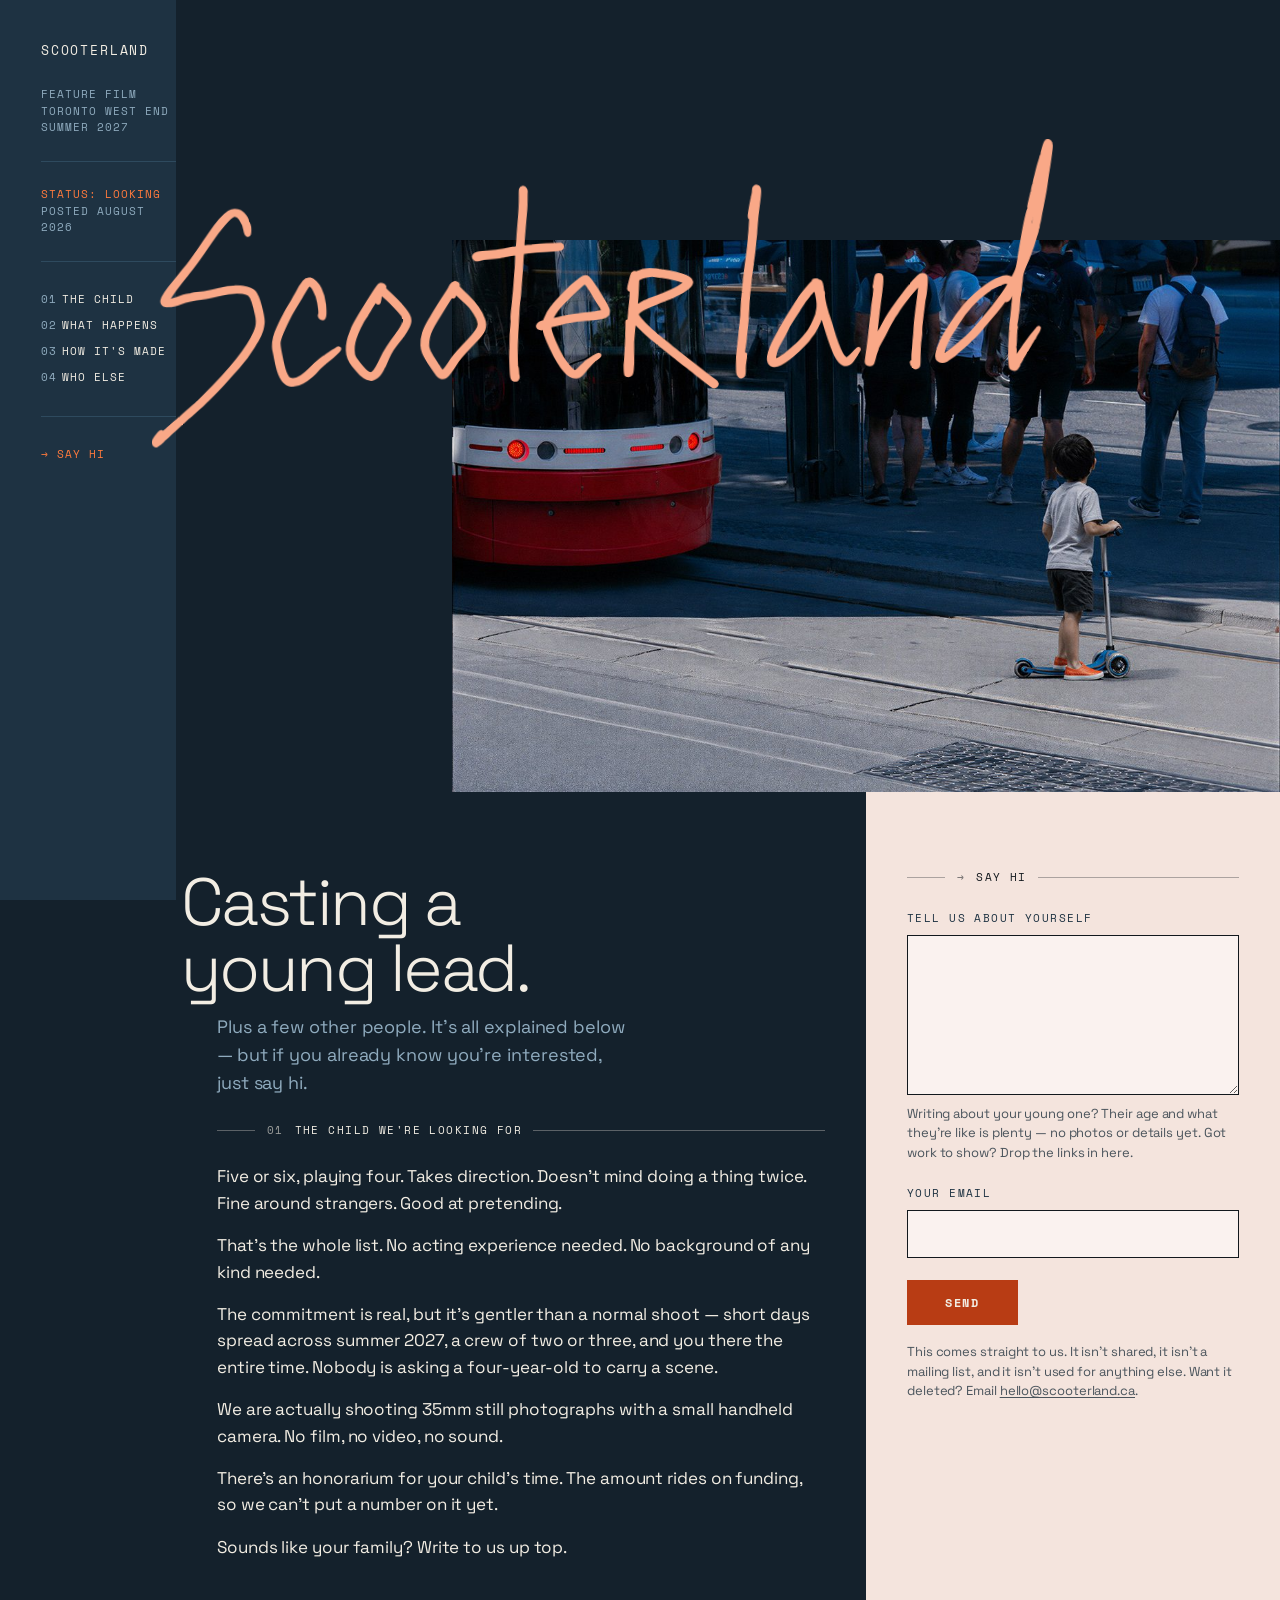
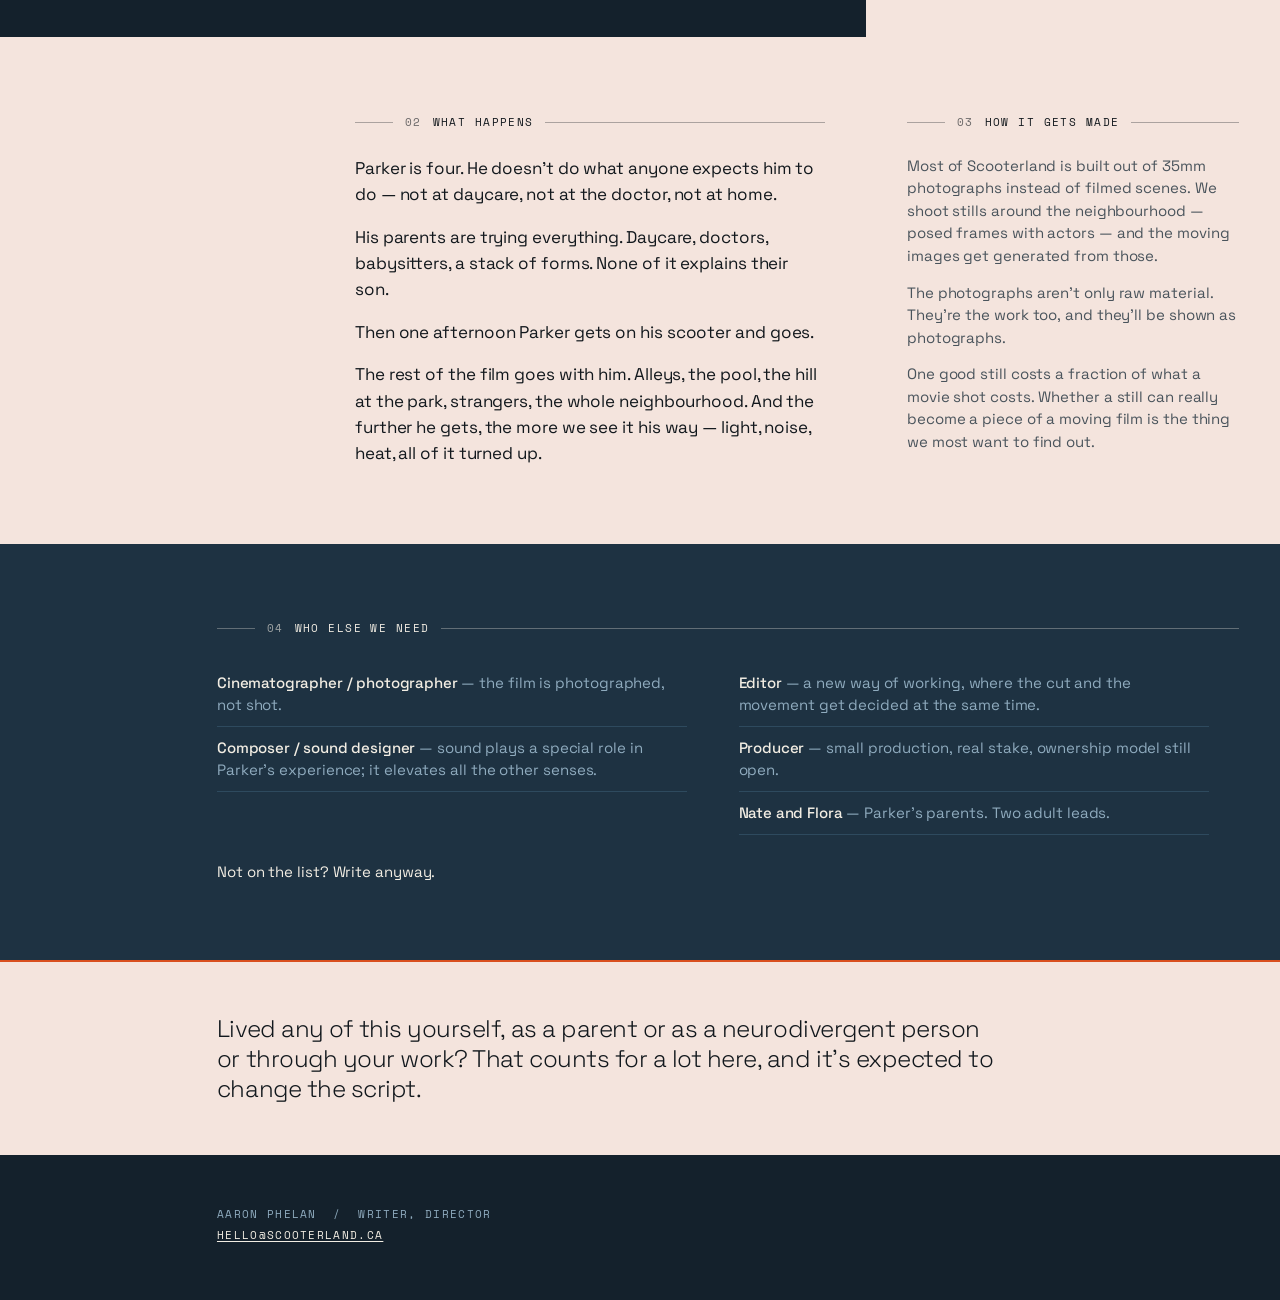
==== commit eda6128e: "Web typograpy a/b versions" ====
--- a/index.html
+++ b/index.html
@@ -4,12 +4,12 @@
 <meta charset="utf-8">
 <meta name="viewport" content="width=device-width, initial-scale=1">
 <title>Scooterland — a film in Toronto's west end</title>
-<meta name="description" content="A feature film shooting in Toronto's west end. Looking for a kid to play the lead, and a few other people.">
+<meta name="description" content="A feature film shooting in Toronto's west end. Casting a young lead, and looking for a few other people.">
 
 <!-- Link previews. Absolute URLs required — relative paths don't work here. -->
 <meta property="og:type" content="website">
 <meta property="og:title" content="Scooterland">
-<meta property="og:description" content="A film in Toronto's west end. We're looking for a kid to play the lead.">
+<meta property="og:description" content="A film in Toronto's west end. We're casting a young lead.">
 <meta property="og:url" content="https://scooterland.ca/">
 <meta property="og:image" content="https://scooterland.ca/streetcar-og.jpg">
 <meta name="twitter:card" content="summary_large_image">
@@ -43,7 +43,7 @@
 
   <nav class="rail-block rail-nav" aria-label="Notices">
     <ul>
-      <li><a href="#parker"><span class="rail-num">01</span>The kid</a></li>
+      <li><a href="#parker"><span class="rail-num">01</span>The child</a></li>
       <li><a href="#film"><span class="rail-num">02</span>What happens</a></li>
       <li><a href="#method"><span class="rail-num">03</span>How it's made</a></li>
       <li><a href="#people"><span class="rail-num">04</span>Who else</a></li>
@@ -82,15 +82,16 @@
 
     <div class="p-parker ground-shade pad">
       <div class="notice">
-        <p class="lede lede--breakout">We're looking for a kid to play the lead.</p>
+        <p class="lede lede--breakout">Casting a young lead.</p>
         <p class="hook">Plus a few other people. It's all explained below — but if you already know you're interested, just say hi.</p>
 
-        <div class="rule"><span class="num">01</span><h2>The kid we're looking for</h2></div>
+        <div class="rule"><span class="num">01</span><h2>The child we're looking for</h2></div>
 
         <p>Five or six, playing four. Takes direction. Doesn't mind doing a thing twice. Fine around strangers. Good at pretending.</p>
         <p>That's the whole list. No acting experience needed. No background of any kind needed.</p>
         <p>The commitment is real, but it's gentler than a normal shoot — short days spread across summer 2027, a crew of two or three, and you there the entire time. Nobody is asking a four-year-old to carry a scene.</p>
-        <p>There's an honorarium for your kid's time. The amount rides on the grant, so we can't put a number on it yet.</p>
+        <p>We are actually shooting 35mm still photographs with a small handheld camera. No film, no video, no sound.</p>
+        <p>There's an honorarium for your child's time. The amount rides on funding, so we can't put a number on it yet.</p>
         <p>Sounds like your family? Write to us up top.</p>
       </div>
     </div>
@@ -112,7 +113,7 @@
           <div class="field-set">
             <label for="message">Tell us about yourself</label>
             <textarea id="message" name="message" required></textarea>
-            <p class="help">Writing about your kid? Their age and what they're like is plenty — no photos or details yet. Got work to show? Drop the links in here.</p>
+            <p class="help">Writing about your young one? Their age and what they're like is plenty — no photos or details yet. Got work to show? Drop the links in here.</p>
           </div>
 
           <div class="field-set">
@@ -137,14 +138,14 @@
     <div class="p-story pad notice" id="film">
       <div class="rule"><span class="num">02</span><h2>What happens</h2></div>
       <p>Parker is four. He doesn't do what anyone expects him to do — not at daycare, not at the doctor, not at home.</p>
-      <p>His parents are trying everything. Daycare, doctors, babysitters, a stack of forms. None of it explains their kid.</p>
+      <p>His parents are trying everything. Daycare, doctors, babysitters, a stack of forms. None of it explains their son.</p>
       <p>Then one afternoon Parker gets on his scooter and goes.</p>
       <p>The rest of the film goes with him. Alleys, the pool, the hill at the park, strangers, the whole neighbourhood. And the further he gets, the more we see it his way — light, noise, heat, all of it turned up.</p>
     </div>
 
     <div class="p-method pad notice" id="method">
       <div class="rule"><span class="num">03</span><h2>How it gets made</h2></div>
-      <p class="small soft">Most of Scooterland is built out of 35mm photographs instead of filmed scenes. We shoot stills in the neighbourhood, and the moving images get generated from those.</p>
+      <p class="small soft">Most of Scooterland is built out of 35mm photographs instead of filmed scenes. We shoot stills around the neighbourhood — posed frames with actors — and the moving images get generated from those.</p>
       <p class="small soft">The photographs aren't only raw material. They're the work too, and they'll be shown as photographs.</p>
       <p class="small soft">One good still costs a fraction of what a movie shot costs. Whether a still can really become a piece of a moving film is the thing we most want to find out.</p>
     </div>
@@ -157,8 +158,8 @@
       <div class="rule"><span class="num">04</span><h2>Who else we need</h2></div>
       <ul class="roles">
         <li><b>Cinematographer / photographer</b> <span>— the film is photographed, not shot.</span></li>
-        <li><b>Composer / sound designer</b> <span>— sound carries most of what's happening in Parker's head.</span></li>
-        <li><b>Editor</b> <span>— where the cut and the movement get decided at the same time.</span></li>
+        <li><b>Composer / sound designer</b> <span>— sound plays a special role in Parker's experience; it elevates all the other senses.</span></li>
+        <li><b>Editor</b> <span>— a new way of working, where the cut and the movement get decided at the same time.</span></li>
         <li><b>Producer</b> <span>— small production, real stake, ownership model still open.</span></li>
         <li><b>Nate and Flora</b> <span>— Parker's parents. Two adult leads.</span></li>
       </ul>
--- a/style.css
+++ b/style.css
@@ -1,4 +1,4 @@
-/* Scooterland — outreach site, draft 2
+/* Scooterland — outreach site, draft 3
    ==================================================================
    Concept: a shared institutional threshold. Everything on the page is
    a notice posted to one surface, on a grid the institution drew.
@@ -20,8 +20,10 @@
    COLOUR is two grounds and two warms, assigned by meaning — not a
    ladder counting sections off. Structure separates the sections;
    colour is free to mean something. Shade is the film's world. Day is
-   the institution. Ghost is Parker — one hue, drained, used once. Heat
-   is the invitation. Neither warm is ever a ground.
+   the institution — and as of draft 3 it is Parker's hue too, drained
+   almost to paper, so the page the institution prints on is faintly the
+   colour of his shoes. Ghost is Parker at full strength, used once, as
+   the wordmark. Heat is the invitation. Neither warm is ever a ground.
 
    Ratios below were computed against these exact values. If you change
    a colour, recompute — several pairings are deliberately close to the
@@ -35,9 +37,20 @@
   --shade-edge:#2e4a5e;   /* hairlines on shade */
   --shade-400: #8fabbe;   /* metadata on shade — 6.8:1 on 900, 5.5:1 on 700 */
 
-  --day:       #ede8df;   /* warm paper. NOT grey — the yellow is what
-                             makes the blue read as blue */
-  --day-edge:  #c4bbaa;   /* hairlines on day */
+  /* DAY was #ede8df, a beige taken from August sun on Toronto concrete.
+     It is a good colour and it stays in the repertoire, but it made the
+     institution's ground and the film's ground two unrelated materials.
+     Day is now Parker's hue instead: the same 19deg as the shoes, and so
+     the same hue as the wordmark, lifted to L 91% and pulled back to
+     half saturation. Very faded, barely peach — the ghost drained one
+     step further than the wordmark, until it can hold body text.
+
+     Chosen at that exact lightness because it lands on the beige's own
+     contrast ratios (14.5 / 6.3 / 4.6 vs 14.7 / 6.3 / 4.66), so this is
+     a straight swap with no accessibility regression. Anything darker
+     puts heat-deep as link text under 4.5:1. */
+  --day:       #f4e4dd;   /* body on it — 14.5:1 */
+  --day-edge:  #cfb4a8;   /* hairlines on day */
   --ink:       #12181d;   /* body on day — 14.7:1 */
   --ink-soft:  #4a545c;   /* secondary on day — 6.3:1 */
 
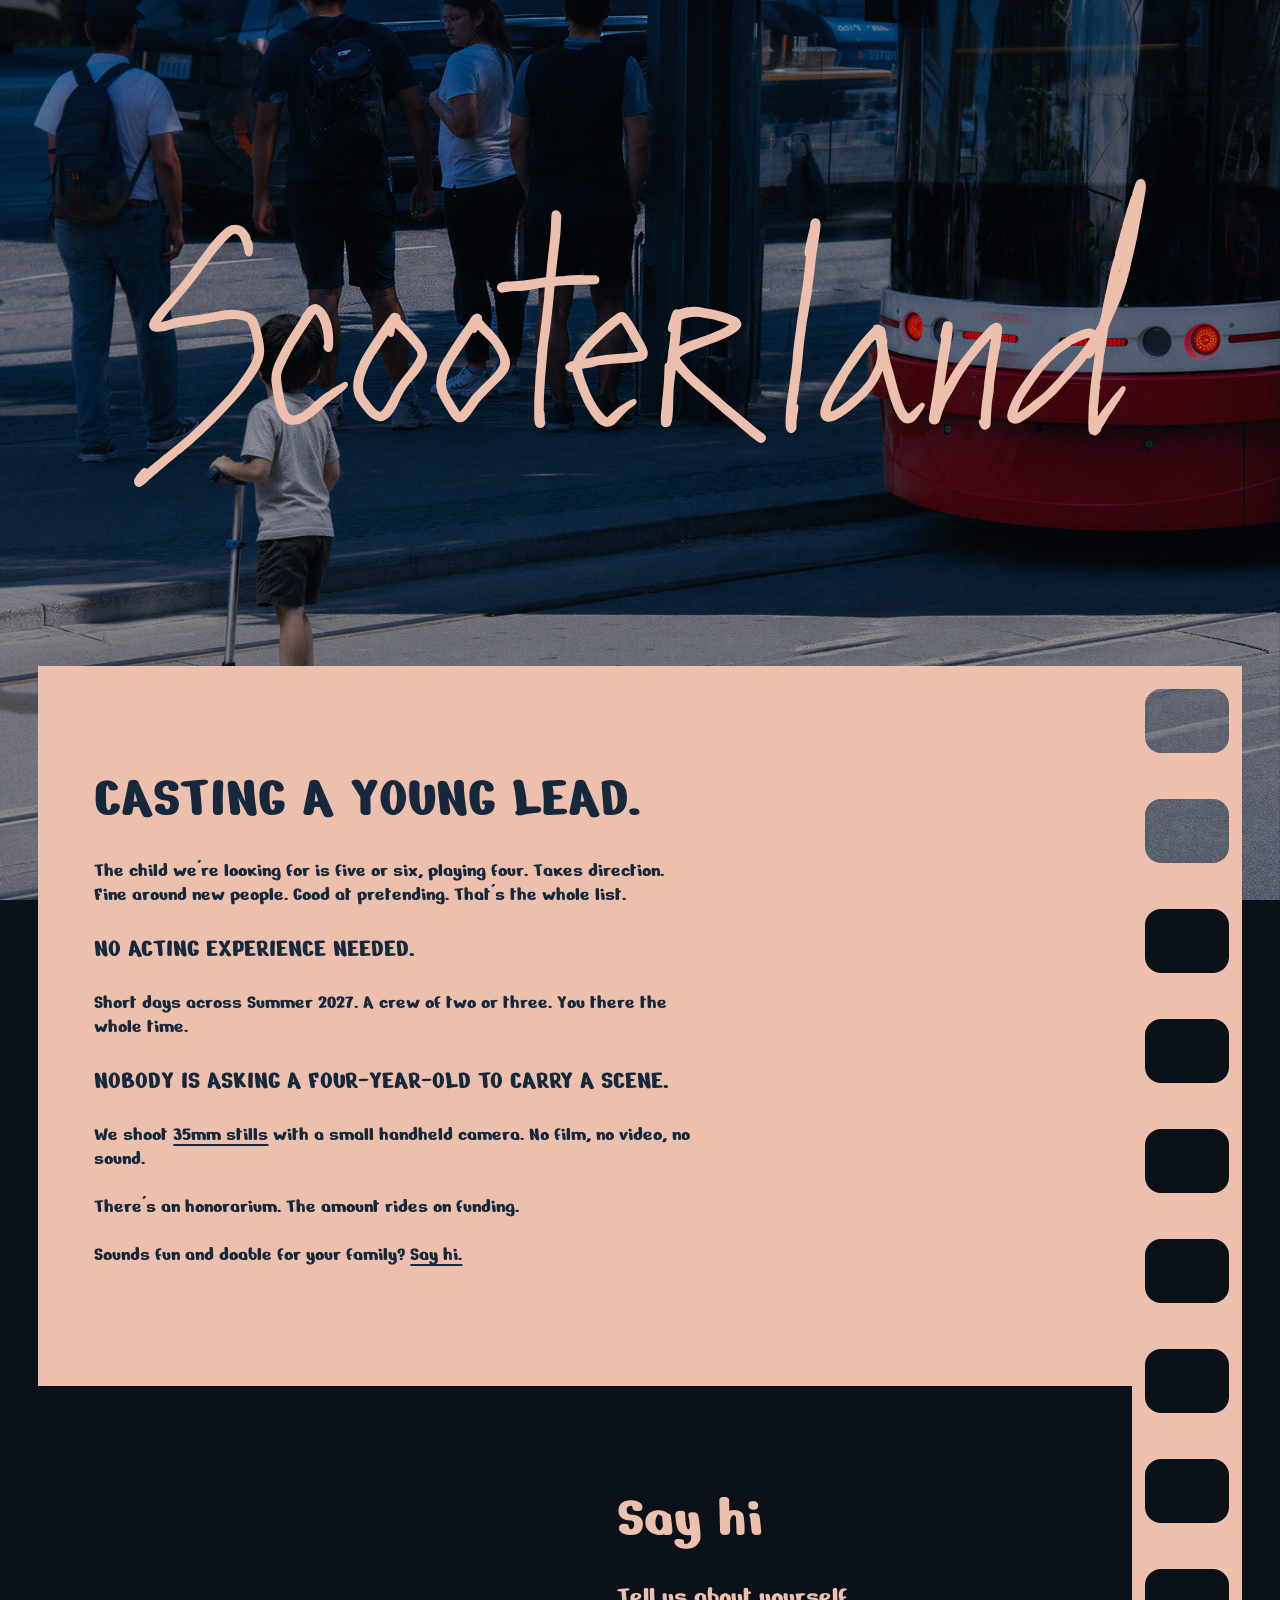
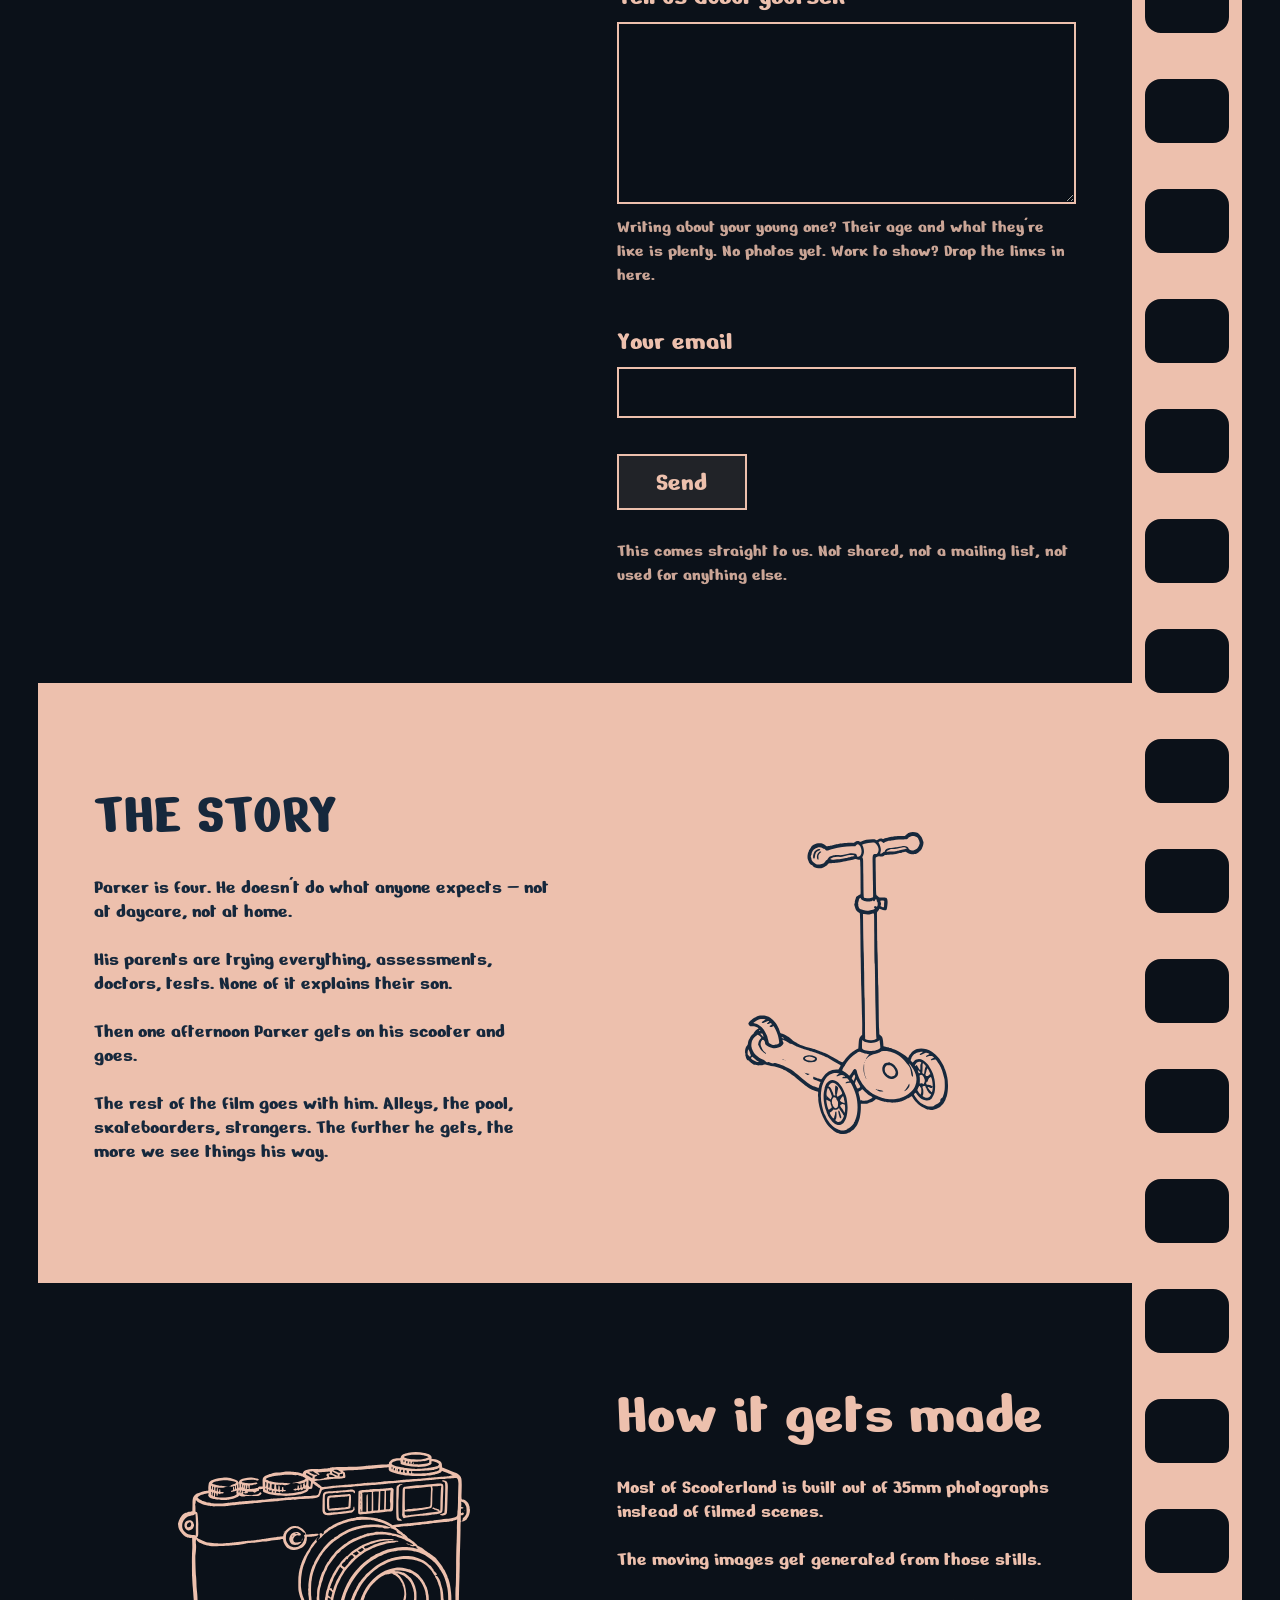
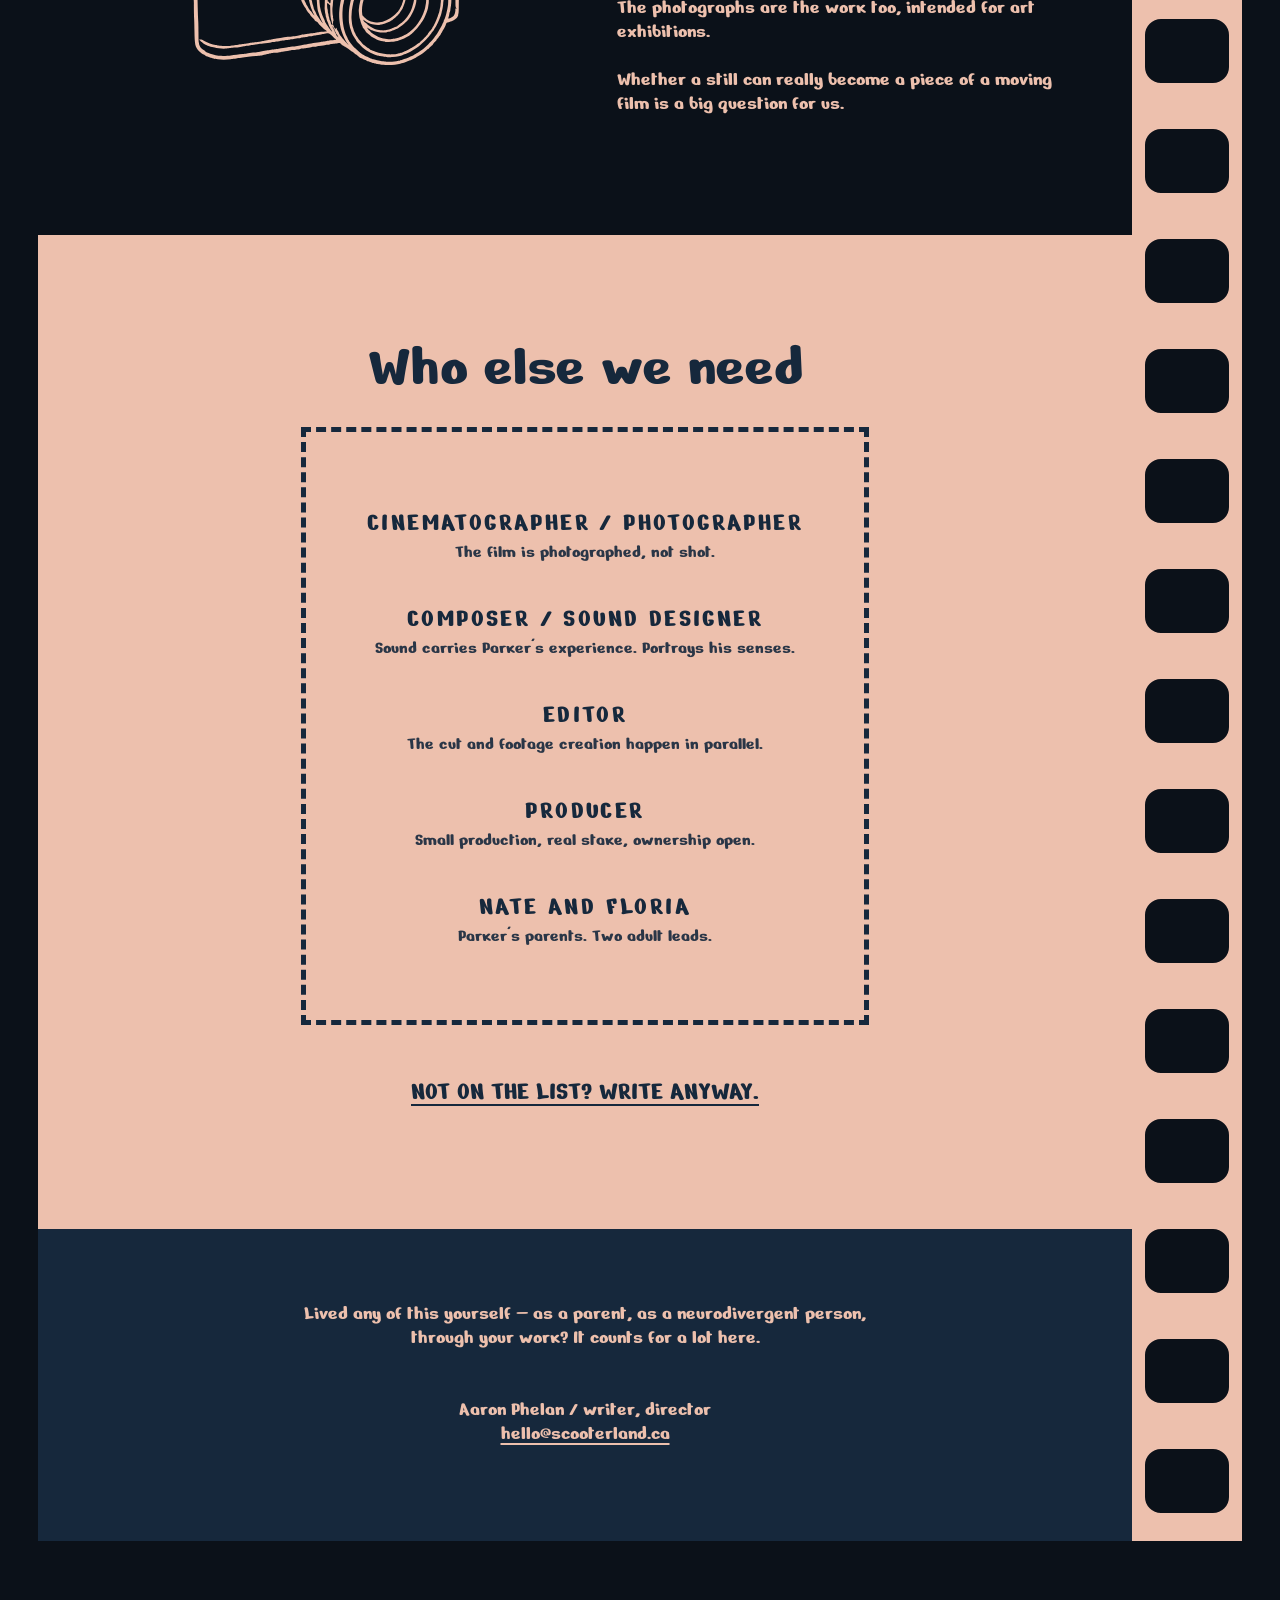
==== commit 0f72c670: "scroller fine tuen" ====
--- a/index.html
+++ b/index.html
@@ -1,188 +1,197 @@
-<!doctype html>
-<html lang="en">
-<head>
-<meta charset="utf-8">
-<meta name="viewport" content="width=device-width, initial-scale=1">
-<title>Scooterland — a film in Toronto's west end</title>
-<meta name="description" content="A feature film shooting in Toronto's west end. Casting a young lead, and looking for a few other people.">
-
-<!-- Link previews. Absolute URLs required — relative paths don't work here. -->
-<meta property="og:type" content="website">
-<meta property="og:title" content="Scooterland">
-<meta property="og:description" content="A film in Toronto's west end. We're casting a young lead.">
-<meta property="og:url" content="https://scooterland.ca/">
-<meta property="og:image" content="https://scooterland.ca/streetcar-og.jpg">
-<meta name="twitter:card" content="summary_large_image">
-
-<link rel="icon" href="favicon.png">
-<link rel="preconnect" href="https://fonts.googleapis.com">
-<link rel="preconnect" href="https://fonts.gstatic.com" crossorigin>
-<link href="https://fonts.googleapis.com/css2?family=Space+Grotesk:wght@300;400;500&family=Space+Mono:wght@400;700&display=swap" rel="stylesheet">
-<link rel="stylesheet" href="style.css">
-</head>
-<body>
-
-<a class="skip" href="#main">Skip to the notices</a>
-
-<!-- THE RAIL. The institution's spine: it never leaves, and it is what
-     lets the hero field stay empty — what, where, when and how are all
-     answered here, in the same first screen. -->
-<aside class="rail">
-  <p class="rail-name">Scooterland</p>
-
-  <div class="rail-block">
-    <p>Feature film</p>
-    <p>Toronto west end</p>
-    <p>Summer 2027</p>
-  </div>
-
-  <div class="rail-block">
-    <p class="rail-status">Status: looking</p>
-    <p>Posted August 2026</p>
-  </div>
-
-  <nav class="rail-block rail-nav" aria-label="Notices">
-    <ul>
-      <li><a href="#parker"><span class="rail-num">01</span>The child</a></li>
-      <li><a href="#film"><span class="rail-num">02</span>What happens</a></li>
-      <li><a href="#method"><span class="rail-num">03</span>How it's made</a></li>
-      <li><a href="#people"><span class="rail-num">04</span>Who else</a></li>
-    </ul>
-  </nav>
-
-  <p class="rail-block"><a class="rail-go" href="#note">&rarr; Say hi</a></p>
-
-  <!-- Below 900px the rail collapses to this one line. -->
-  <div class="rail-strip">
-    <span class="rail-status">Status: looking</span>
-    <a class="rail-go" href="#note">&rarr; Say hi</a>
-  </div>
-</aside>
-
-<!-- HERO. Mostly empty on purpose: the space he isn't in. The photo is
-     anchored low and right; the wordmark straddles its top edge, crosses
-     the rail and runs off the right of the viewport. -->
-<header class="hero grid">
-  <figure class="p-hero-photo hero-photo">
-    <img src="streetcar-1200.jpg"
-         srcset="streetcar-1200.jpg 1200w, streetcar-2400.jpg 2400w"
-         sizes="(max-width: 1100px) 100vw, 72vw"
-         width="1201" height="800" fetchpriority="high"
-         alt="A small boy stands alone on his scooter at the edge of a Toronto sidewalk as a streetcar pulls in. Every adult nearby is turned away from him.">
-  </figure>
-  <h1 class="wordmark"><span class="vh">Scooterland</span></h1>
-</header>
-
-<main id="main">
-
-  <!-- 01 + the form, side by side. The shade panel and the day panel meet
-       on a grid line: the film's world and the institution's response
-       slip, abutting. -->
-  <section class="grid" id="parker">
-
-    <div class="p-parker ground-shade pad">
-      <div class="notice">
-        <p class="lede lede--breakout">Casting a young lead.</p>
-        <p class="hook">Plus a few other people. It's all explained below — but if you already know you're interested, just say hi.</p>
-
-        <div class="rule"><span class="num">01</span><h2>The child we're looking for</h2></div>
-
-        <p>Five or six, playing four. Takes direction. Doesn't mind doing a thing twice. Fine around strangers. Good at pretending.</p>
-        <p>That's the whole list. No acting experience needed. No background of any kind needed.</p>
-        <p>The commitment is real, but it's gentler than a normal shoot — short days spread across summer 2027, a crew of two or three, and you there the entire time. Nobody is asking a four-year-old to carry a scene.</p>
-        <p>We are actually shooting 35mm still photographs with a small handheld camera. No film, no video, no sound.</p>
-        <p>There's an honorarium for your child's time. The amount rides on funding, so we can't put a number on it yet.</p>
-        <p>Sounds like your family? Write to us up top.</p>
-      </div>
-    </div>
-
-    <div class="p-note ground-day pad" id="note">
-      <div class="notice">
-        <div class="rule"><span class="num">&rarr;</span><h2>Say hi</h2></div>
-
-        <!-- Netlify Forms. Does nothing when opened as a local file; it only
-             works once deployed. Everything else previews normally.
-             Do not touch the attributes on the form, the hidden form-name
-             or the honeypot — this has never been tested end to end. -->
-        <form name="scooterland" method="POST" action="/thanks.html"
-              data-netlify="true" data-netlify-honeypot="bot-field">
-
-          <input type="hidden" name="form-name" value="scooterland">
-          <p hidden><label>Leave this empty: <input name="bot-field"></label></p>
-
-          <div class="field-set">
-            <label for="message">Tell us about yourself</label>
-            <textarea id="message" name="message" required></textarea>
-            <p class="help">Writing about your young one? Their age and what they're like is plenty — no photos or details yet. Got work to show? Drop the links in here.</p>
-          </div>
-
-          <div class="field-set">
-            <label for="email">Your email</label>
-            <input id="email" name="email" type="email" autocomplete="email" required>
-          </div>
-
-          <button type="submit">Send</button>
-
-          <p class="privacy">This comes straight to us. It isn't shared, it isn't a mailing list, and it isn't used for anything else. Want it deleted? Email <a href="mailto:hello@scooterland.ca">hello@scooterland.ca</a>.</p>
-        </form>
-      </div>
-    </div>
-
-  </section>
-
-  <!-- 02 + 03 share a row, so they occupy one viewport together. The
-       narrative gets a wider, quieter field; the production note is
-       compact and sits in a smaller register. -->
-  <section class="grid ground-day">
-
-    <div class="p-story pad notice" id="film">
-      <div class="rule"><span class="num">02</span><h2>What happens</h2></div>
-      <p>Parker is four. He doesn't do what anyone expects him to do — not at daycare, not at the doctor, not at home.</p>
-      <p>His parents are trying everything. Daycare, doctors, babysitters, a stack of forms. None of it explains their son.</p>
-      <p>Then one afternoon Parker gets on his scooter and goes.</p>
-      <p>The rest of the film goes with him. Alleys, the pool, the hill at the park, strangers, the whole neighbourhood. And the further he gets, the more we see it his way — light, noise, heat, all of it turned up.</p>
-    </div>
-
-    <div class="p-method pad notice" id="method">
-      <div class="rule"><span class="num">03</span><h2>How it gets made</h2></div>
-      <p class="small soft">Most of Scooterland is built out of 35mm photographs instead of filmed scenes. We shoot stills around the neighbourhood — posed frames with actors — and the moving images get generated from those.</p>
-      <p class="small soft">The photographs aren't only raw material. They're the work too, and they'll be shown as photographs.</p>
-      <p class="small soft">One good still costs a fraction of what a movie shot costs. Whether a still can really become a piece of a moving film is the thing we most want to find out.</p>
-    </div>
-
-  </section>
-
-  <!-- 04. The directory: denser register, ruled rows, two columns. -->
-  <section class="grid ground-shade7" id="people">
-    <div class="p-full pad notice">
-      <div class="rule"><span class="num">04</span><h2>Who else we need</h2></div>
-      <ul class="roles">
-        <li><b>Cinematographer / photographer</b> <span>— the film is photographed, not shot.</span></li>
-        <li><b>Composer / sound designer</b> <span>— sound plays a special role in Parker's experience; it elevates all the other senses.</span></li>
-        <li><b>Editor</b> <span>— a new way of working, where the cut and the movement get decided at the same time.</span></li>
-        <li><b>Producer</b> <span>— small production, real stake, ownership model still open.</span></li>
-        <li><b>Nate and Flora</b> <span>— Parker's parents. Two adult leads.</span></li>
-      </ul>
-      <p class="small">Not on the list? Write anyway.</p>
-    </div>
-  </section>
-
-  <!-- The invitation that crosses all the categories above, so it gets
-       its own band rather than sitting at the bottom of the directory. -->
-  <section class="grid ground-day crossing">
-    <div class="p-full pad-s notice">
-      <p>Lived any of this yourself, as a parent or as a neurodivergent person or through your work? That counts for a lot here, and it's expected to change the script.</p>
-    </div>
-  </section>
-
-</main>
-
-<footer class="grid ground-shade foot">
-  <div class="p-full pad-s">
-    <p>Aaron Phelan &nbsp;/&nbsp; writer, director</p>
-    <p><a href="mailto:hello@scooterland.ca">hello@scooterland.ca</a></p>
-  </div>
-</footer>
-
-</body>
-</html>
+<!doctype html>
+<html lang="en">
+<head>
+<meta charset="utf-8">
+<meta name="viewport" content="width=device-width, initial-scale=1">
+<title>Scooterland — casting a young lead</title>
+<meta name="description" content="Scooterland is casting a young lead. A Toronto film built out of 35mm photographs.">
+
+<link rel="preconnect" href="https://fonts.googleapis.com">
+<link rel="preconnect" href="https://fonts.gstatic.com" crossorigin>
+<link href="https://fonts.googleapis.com/css2?family=Nerko+One&display=swap" rel="stylesheet">
+<link rel="stylesheet" href="style.css">
+</head>
+<body>
+
+<!-- The site. Version F of the drafts, promoted to index.html on 2026-08-26
+     when Aaron picked it; A–E and the draft 3 pair are in bu/web_versions/.
+
+     One fixed photograph with a strip of frames running down it:
+     peach panels in navy ink alternating with open panels that are nothing
+     but the picture, in peach ink. The panels stop short of both
+     edges and a sprocket rail runs down the right-hand margin. Below 900px
+     the panels go edge to edge and the rail goes away. Reasoning is in
+     style.css.
+
+     COPY. Everything below is outreach/site_copy_short.md, swapped in whole on
+     2026-08-26. Aaron edits that file by hand; this page is slots for it. If
+     the words here and there disagree, that file is right and this one is
+     stale. -->
+
+<div class="bg" role="img" aria-label="A child on a scooter beside a Toronto streetcar"></div>
+<div class="scrim" aria-hidden="true"></div>
+
+<header class="hero">
+  <h1 class="wordmark"><img src="scooterland_wm_film.svg" alt="Scooterland" width="571" height="174"></h1>
+</header>
+
+<div class="reel">
+  <div class="sprockets" aria-hidden="true"></div>
+
+  <!-- 1. Casting. Film panel, copy left. "35mm stills" jumps down to the
+       method panel, which is where that sentence gets answered. -->
+  <section class="band band-film">
+    <div class="inner">
+      <div class="col-text">
+        <h2>CASTING A YOUNG LEAD.</h2>
+        <p>The child we're looking for is five or six, playing four. Takes direction. Fine around new people. Good at pretending. That's the whole list.</p>
+        <p class="shout">NO ACTING EXPERIENCE NEEDED.</p>
+        <p>Short days across Summer 2027. A crew of two or three. You there the whole time.</p>
+        <p class="shout">NOBODY IS ASKING A FOUR-YEAR-OLD TO CARRY A SCENE.</p>
+        <p>We shoot <a href="#method">35mm stills</a> with a small handheld camera. No film, no video, no sound.</p>
+        <p>There's an honorarium. The amount rides on funding.</p>
+        <p>Sounds fun and doable for your family? <a href="#sayhi">Say hi.</a></p>
+      </div>
+    </div>
+  </section>
+
+  <!-- 2. The form. Open panel: no fill, the photograph behind it, form pushed
+       right and the left half left to the picture. -->
+  <section class="band band-open" id="sayhi">
+    <div class="inner inner-split">
+      <div class="col-art" aria-hidden="true"></div>
+      <div class="col-text">
+        <h2>Say hi</h2>
+
+        <!-- Netlify Forms, carried over from version B unchanged. Does nothing
+             when the file is opened locally; it only works once deployed.
+             Leave the attributes, the hidden form-name and the honeypot alone —
+             this has never been tested end to end. -->
+        <form name="scooterland" method="POST" action="/thanks.html"
+              data-netlify="true" data-netlify-honeypot="bot-field">
+
+          <input type="hidden" name="form-name" value="scooterland">
+          <p hidden><label>Leave this empty: <input name="bot-field"></label></p>
+
+          <div class="field-set">
+            <label for="message">Tell us about yourself</label>
+            <textarea id="message" name="message" rows="6" required></textarea>
+            <p class="help">Writing about your young one? Their age and what they're like is plenty. No photos yet. Work to show? Drop the links in here.</p>
+          </div>
+
+          <div class="field-set">
+            <label for="email">Your email</label>
+            <input id="email" name="email" type="email" autocomplete="email" required>
+          </div>
+
+          <button type="submit">Send</button>
+
+          <p class="privacy">This comes straight to us. Not shared, not a mailing list, not used for anything else.</p>
+        </form>
+      </div>
+    </div>
+  </section>
+
+  <!-- 3. The story. Peach panel, copy left, scooter centred in the right half. -->
+  <section class="band band-film">
+    <div class="inner inner-split inner-swap">
+      <div class="col-text">
+        <h2>THE STORY</h2>
+        <p>Parker is four. He doesn't do what anyone expects — not at daycare, not at home.</p>
+        <p>His parents are trying everything, assessments, doctors, tests. None of it explains their son.</p>
+        <p>Then one afternoon Parker gets on his scooter and goes.</p>
+        <p>The rest of the film goes with him. Alleys, the pool, skateboarders, strangers. The further he gets, the more we see things his way.</p>
+      </div>
+      <div class="col-art">
+        <img class="art art-scooter" src="scooter_navy.svg" alt="" width="150" height="224">
+      </div>
+    </div>
+  </section>
+
+  <!-- 4. Method. Open panel, camera in peach on the picture. Target of the
+       "35mm stills" link in panel 1. -->
+  <section class="band band-open" id="method">
+    <div class="inner inner-split">
+      <div class="col-art">
+        <img class="art art-camera" src="camera_peach.svg" alt="" width="189" height="138">
+      </div>
+      <div class="col-text">
+        <h2>How it gets made</h2>
+        <p>Most of Scooterland is built out of 35mm photographs instead of filmed scenes.</p>
+        <p>The moving images get generated from those stills.</p>
+        <p>The photographs are the work too, intended for art exhibitions.</p>
+        <p>Whether a still can really become a piece of a moving film is a big question for us.</p>
+      </div>
+    </div>
+  </section>
+
+  <!-- 5. Who else. Film panel; the roles are boxed as end credits. -->
+  <section class="band band-film">
+    <div class="inner inner-narrow">
+      <h2 class="centred">Who else we need</h2>
+
+      <ol class="credits">
+        <li>
+          <span class="credit-role">Cinematographer / Photographer</span>
+          <span class="credit-note">The film is photographed, not shot.</span>
+        </li>
+        <li>
+          <span class="credit-role">Composer / Sound Designer</span>
+          <span class="credit-note">Sound carries Parker's experience. Portrays his senses.</span>
+        </li>
+        <li>
+          <span class="credit-role">Editor</span>
+          <span class="credit-note">The cut and footage creation happen in parallel.</span>
+        </li>
+        <li>
+          <span class="credit-role">Producer</span>
+          <span class="credit-note">Small production, real stake, ownership open.</span>
+        </li>
+        <li>
+          <span class="credit-role">Nate and Floria</span>
+          <span class="credit-note">Parker's parents. Two adult leads.</span>
+        </li>
+      </ol>
+
+      <p class="shout centred"><a href="#sayhi">NOT ON THE LIST? WRITE ANYWAY.</a></p>
+    </div>
+  </section>
+
+  <!-- 6. Closing. Solid navy, centred: the reel ends on a black frame. -->
+  <section class="band band-navy band-close">
+    <div class="inner inner-narrow centred">
+      <p>Lived any of this yourself — as a parent, as a neurodivergent person, through your work? It counts for a lot here.</p>
+      <p class="sign">Aaron Phelan / writer, director<br>
+        <a href="mailto:hello@scooterland.ca">hello@scooterland.ca</a></p>
+    </div>
+  </section>
+
+</div>
+
+<div class="tail" aria-hidden="true"></div>
+
+<script>
+/* The only script on the page. The photograph is clearest at rest, so the
+   veil over it starts thin and thickens across the first screen of scroll,
+   reaching the value the peach copy needs to be readable over the picture.
+   The film panels are opaque and unaffected. If this never runs, the CSS
+   default is already that readable value. */
+(function () {
+  var root = document.documentElement;
+  var thin = 0.28, full = 0.72, pending = false;
+  function set() {
+    pending = false;
+    var t = Math.min(1, window.scrollY / Math.max(1, window.innerHeight * 0.8));
+    root.style.setProperty('--scrim', (thin + (full - thin) * t).toFixed(3));
+  }
+  function onScroll() {
+    if (!pending) { pending = true; requestAnimationFrame(set); }
+  }
+  set();
+  window.addEventListener('scroll', onScroll, { passive: true });
+  window.addEventListener('resize', onScroll);
+})();
+</script>
+
+</body>
+</html>
--- a/style.css
+++ b/style.css
@@ -1,660 +1,519 @@
-/* Scooterland — outreach site, draft 3
-   ==================================================================
-   Concept: a shared institutional threshold. Everything on the page is
-   a notice posted to one surface, on a grid the institution drew.
-   One thing has left the grid, and that thing is Parker.
-
-   THE GRID. Declared once, in --cols, with named lines. Every section
-   uses it. Nothing gets a private grid — that is what made the earlier
-   hanging-numbers layout drift and read as broken. column-gap is 0 on
-   purpose: columns are pure fractions, alignment is exact everywhere,
-   and any panel can become a full-bleed ground because grounds tile
-   perfectly against each other. Spacing comes from padding, inside.
-
-   THE RAIL is position:fixed on desktop and occupies the first grid
-   column, which every section reserves and leaves empty. Below 900px
-   --rail-w goes to 0, the column collapses to nothing, field-start and
-   page-start become the same line, and the rail becomes a one-line
-   sticky strip. One variable does the whole responsive move.
-
-   COLOUR is two grounds and two warms, assigned by meaning — not a
-   ladder counting sections off. Structure separates the sections;
-   colour is free to mean something. Shade is the film's world. Day is
-   the institution — and as of draft 3 it is Parker's hue too, drained
-   almost to paper, so the page the institution prints on is faintly the
-   colour of his shoes. Ghost is Parker at full strength, used once, as
-   the wordmark. Heat is the invitation. Neither warm is ever a ground.
-
-   Ratios below were computed against these exact values. If you change
-   a colour, recompute — several pairings are deliberately close to the
-   line.
-   ================================================================== */
-
-:root {
-  /* ---- grounds ---------------------------------------------------- */
-  --shade-900: #14212c;   /* hero, footer — the deepest field */
-  --shade-700: #1e3242;   /* rail, the roles directory */
-  --shade-edge:#2e4a5e;   /* hairlines on shade */
-  --shade-400: #8fabbe;   /* metadata on shade — 6.8:1 on 900, 5.5:1 on 700 */
-
-  /* DAY was #ede8df, a beige taken from August sun on Toronto concrete.
-     It is a good colour and it stays in the repertoire, but it made the
-     institution's ground and the film's ground two unrelated materials.
-     Day is now Parker's hue instead: the same 19deg as the shoes, and so
-     the same hue as the wordmark, lifted to L 91% and pulled back to
-     half saturation. Very faded, barely peach — the ghost drained one
-     step further than the wordmark, until it can hold body text.
-
-     Chosen at that exact lightness because it lands on the beige's own
-     contrast ratios (14.5 / 6.3 / 4.6 vs 14.7 / 6.3 / 4.66), so this is
-     a straight swap with no accessibility regression. Anything darker
-     puts heat-deep as link text under 4.5:1. */
-  --day:       #f4e4dd;   /* body on it — 14.5:1 */
-  --day-edge:  #cfb4a8;   /* hairlines on day */
-  --ink:       #12181d;   /* body on day — 14.7:1 */
-  --ink-soft:  #4a545c;   /* secondary on day — 6.3:1 */
-
-  --paper:     #f2ede3;   /* body on shade — 14.0:1 on 900, 11.3:1 on 700 */
-
-  /* ---- two warms, and they mean different things ------------------ */
-
-  /* GHOST is Parker. Same hue as the heat below — 19deg, the hue of his
-     shoes — lifted pale but kept saturated. It appears exactly once, as
-     the wordmark, and nowhere else. Two passes to get here: the full
-     vibrancy read as energy, which fought the photograph (the picture is
-     about a child who is lost, and the title was behaving like an event
-     poster); draining it to #dfc5b9 went too far the other way and read
-     as beige, with the emotion gone. This splits the difference — very
-     light, still lit, haunting rather than either loud or dead.
-     8.55:1 on shade-900, far past the 3:1 a large graphic needs. */
-  --ghost:     #f9a887;
-
-  /* HEAT is the invitation — every place the visitor can act. Keeping it
-     vibrant is the point: the call for people should carry energy even
-     when the title does not. */
-  --heat:      #d94f1e;   /* rules and fills only — 3.4:1 on day, too
-                             low for body text, fine for a 1px line */
-  --heat-deep: #b83c14;   /* heat as TEXT on day — 4.66:1. As the button
-                             ground, paper on it is 4.87:1 */
-  --heat-lit:  #ff7a3d;   /* heat on shade — 6.3:1 on 900, 5.1:1 on 700.
-                             Status line, rail links, focus, hover. */
-
-  /* ---- type ------------------------------------------------------- */
-  --human: "Space Grotesk", system-ui, sans-serif;
-  --admin: "Space Mono", ui-monospace, "SFMono-Regular", monospace;
-
-  /* ---- floor plan -------------------------------------------------- */
-  --rail-w: clamp(11rem, 13vw, 13rem);   /* 9rem was too narrow between
-                                            900 and 1200px: the rail's own
-                                            labels wrapped onto two lines */
-  --gutter: clamp(1.25rem, 3.2vw, 2.75rem);
-
-  --cols:
-    [page-start] var(--rail-w)
-    [rail-end field-start] minmax(0, 1fr)
-    [f2] minmax(0, 1fr)
-    [f3] minmax(0, 1fr)
-    [f4] minmax(0, 1fr)
-    [f5] minmax(0, 1fr)
-    [f6] minmax(0, 1fr)
-    [f7] minmax(0, 1fr)
-    [f8] minmax(0, 1fr)
-    [field-end page-end];
-
-  /* The knobs on the violation.
-     --wm-span     how much of the field the mark covers
-     --wm-breach   how far it crosses left into the rail
-     --wm-overhang how far it runs past the right edge, to be clipped
-
-     The mark is 3.3:1. At full field width on a 1440 screen that makes
-     it ~400px tall, which buries the adults in the photograph — and the
-     adults turned away from him are the whole point of that picture. So
-     desktop trades the right-hand overhang for a legible photo and
-     keeps the rail breach, which is the crossing that carries the idea.
-     Push --wm-span to 100% and --wm-overhang to ~5vw to get the louder
-     version back. */
-  --wm-span:     80%;
-  --wm-breach:   1.8rem;
-  --wm-overhang: 0rem;
-
-  /* --wm-rise is how much of the mark sits ABOVE the photo's top edge.
-     It was 50% — the mark centred on the edge — which cut the whole top
-     off on a wide monitor, because the hero's headroom row had collapsed
-     to nothing (see --hero-headroom). A quarter reads as deliberate
-     overlap; a half reads as a rendering fault.
-
-     --hero-headroom guarantees empty shade above the photograph so the
-     picture never touches the top of the browser and the rise always has
-     somewhere to go.
-
-     It MUST scale with the mark, not against it. The mark is --wm-span of
-     the field at a 3.29:1 ratio, so the rise is about
-     0.25 x 0.80 / 3.29 = 6.1% of the field, i.e. ~6.1vw. 7vw clears that
-     at every width with room to spare. A vh- or rem-based value does not
-     work: it stops growing while the mark keeps going, and the top of the
-     wordmark gets guillotined on a wide monitor — which is the bug this
-     replaced. If you raise --wm-span or --wm-rise, raise this too. */
-  --wm-rise:       25%;
-  --hero-headroom: max(3rem, 7vw);
-}
-
-*, *::before, *::after { box-sizing: border-box; }
-html { -webkit-text-size-adjust: 100%; scroll-behavior: smooth; }
-
-@media (prefers-reduced-motion: reduce) {
-  html { scroll-behavior: auto; }
-  *, *::before, *::after {
-    transition-duration: 0.01ms !important;
-    animation-duration: 0.01ms !important;
-  }
-}
-
-body {
-  margin: 0;
-  /* clip, not hidden — hidden would make the body a scroll container.
-     This is what catches the wordmark's overhang. */
-  overflow-x: clip;
-  background: var(--shade-900);
-  color: var(--paper);
-  font-family: var(--human);
-  font-weight: 400;               /* was 300. Thin body on a mid ground
-                                     reads washed even when it passes
-                                     contrast. 300 survives only above
-                                     ~2rem, where the display type is. */
-  font-size: 1.0625rem;
-  line-height: 1.55;
-  letter-spacing: -0.005em;
-}
-
-.vh {
-  position: absolute; width: 1px; height: 1px;
-  margin: -1px; padding: 0; border: 0;
-  clip-path: inset(50%); overflow: hidden; white-space: nowrap;
-}
-
-.skip {
-  position: absolute; left: 0; top: -4rem; z-index: 100;
-  padding: 0.7rem 1.2rem;
-  background: var(--heat-deep); color: var(--paper);
-  font-family: var(--admin); font-size: 0.75rem;
-  letter-spacing: 0.12em; text-transform: uppercase;
-  text-decoration: none;
-}
-.skip:focus { top: 0; }
-
-/* ================================================================== */
-/* THE GRID                                                            */
-/* ================================================================== */
-
-.grid {
-  display: grid;
-  grid-template-columns: var(--cols);
-  column-gap: 0;
-}
-
-/* Placement. Every notice is placed onto the shared named lines. */
-.p-hero-photo { grid-column: f3 / page-end; }
-.p-parker     { grid-column: field-start / f6; }
-.p-note       { grid-column: f6 / page-end; }
-.p-story      { grid-column: f2 / f6; }
-.p-method     { grid-column: f6 / page-end; }
-.p-full       { grid-column: field-start / page-end; }
-
-/* Grounds. Because column-gap is 0, panels placed on adjacent lines
-   abut exactly — which is how the vertical colour edge in the Parker
-   row stays a clean line instead of a seam. */
-.ground-shade  { background: var(--shade-900); color: var(--paper); }
-.ground-shade7 { background: var(--shade-700); color: var(--paper); }
-.ground-day    { background: var(--day);       color: var(--ink);   }
-
-.pad   { padding: clamp(2.75rem, 6vw, 5rem) var(--gutter); }
-.pad-s { padding: clamp(2rem, 4vw, 3.25rem) var(--gutter); }
-
-/* ================================================================== */
-/* THE RAIL — the institution's spine                                  */
-/* ================================================================== */
-
-.rail {
-  position: fixed;
-  inset: 0 auto 0 0;
-  z-index: 20;
-  width: var(--rail-w);
-  padding: var(--gutter) 0 var(--gutter) var(--gutter);
-  overflow-y: auto;
-  background: var(--shade-700);
-  color: var(--shade-400);
-  font-family: var(--admin);
-  font-size: 0.6875rem;
-  line-height: 1.5;
-  letter-spacing: 0.09em;
-  text-transform: uppercase;
-}
-
-.rail p, .rail ul { margin: 0; }
-.rail ul { padding: 0; list-style: none; }
-
-.rail-name {
-  color: var(--paper);
-  font-size: 0.8125rem;
-  letter-spacing: 0.14em;
-  margin-bottom: 1.6rem !important;
-}
-
-.rail-block { margin-bottom: 1.6rem !important; }
-
-/* The rail's own hairlines. Institutional, not decorative. */
-.rail-block + .rail-block { padding-top: 1.5rem; border-top: 1px solid var(--shade-edge); }
-
-/* STATUS is the reason the page feels maintained rather than abandoned.
-   It is a one-word edit later: LOOKING → MEETING FAMILIES → CAST. */
-.rail-status { color: var(--heat-lit); }
-
-.rail a {
-  display: block;
-  padding: 0.3rem 0;
-  color: var(--paper);
-  text-decoration: none;
-}
-.rail a:hover,
-.rail a:focus-visible { color: var(--heat-lit); }
-.rail-go { color: var(--heat-lit) !important; }
-
-.rail a:focus-visible,
-a:focus-visible { outline: 2px solid var(--heat-lit); outline-offset: 3px; }
-
-.rail-num { display: inline-block; width: 1.9em; color: var(--shade-400); }
-.rail a:hover .rail-num { color: var(--heat-lit); }
-
-/* ================================================================== */
-/* HERO — the empty field                                              */
-/* ================================================================== */
-
-/* The emptiness is the design: the space Parker isn't in. It is only
-   affordable because the rail answers what / where / when / how in the
-   same first screen. */
-.hero {
-  /* minmax, not 1fr. On a wide monitor the photograph is taller than
-     min-height, so a bare 1fr collapses to zero and the mark loses its
-     headroom. */
-  grid-template-rows: minmax(var(--hero-headroom), 1fr) auto;
-  min-height: clamp(30rem, 88vh, 54rem);
-  background: var(--shade-900);
-}
-
-figure { margin: 0; }
-.hero-photo { grid-row: 2; align-self: end; }
-.hero-photo img { display: block; width: 100%; height: auto; }
-
-/* VIOLATION 1. The wordmark crosses the rail — the institution's own
-   spine, not merely a photo edge — and runs off the right of the
-   viewport, where the body clips it. Nothing is lost to the clip: the
-   <h1> carries the word as real text. It sits above the rail in z, so
-   at the top of the page it lies across the spine; scroll, and the
-   institution stays while the mark leaves. */
-.wordmark {
-  grid-row: 2;
-  grid-column: field-start / page-end;
-  align-self: start;
-  z-index: 30;
-  width: calc(var(--wm-span) + var(--wm-breach) + var(--wm-overhang));
-  margin: 0 0 0 calc(var(--wm-breach) * -1);
-  aspect-ratio: 571.01562 / 173.53568;
-  background-color: var(--ghost);
-  -webkit-mask: url(scooterland_wm_white.svg) no-repeat left center / contain;
-          mask: url(scooterland_wm_white.svg) no-repeat left center / contain;
-  transform: translateY(calc(var(--wm-rise) * -1)) rotate(-2deg);
-  transform-origin: left center;
-  pointer-events: none;
-}
-
-/* If mask-image isn't supported, fall back to real type rather than an
-   orange rectangle. */
-@supports not ((-webkit-mask-image: url(a.svg)) or (mask-image: url(a.svg))) {
-  .wordmark {
-    background-color: transparent;
-    aspect-ratio: auto;
-    color: var(--ghost);
-    font-family: var(--human);
-    font-weight: 300;
-    font-size: clamp(2.5rem, 11vw, 8rem);
-    letter-spacing: -0.04em;
-    line-height: 0.9;
-  }
-  .wordmark .vh {
-    position: static; width: auto; height: auto;
-    margin: 0; clip-path: none; white-space: normal;
-  }
-}
-
-/* thanks.html runs the same floor plan with one cell changed, so it gets
-   a short mark and no photograph rather than a different page. */
-.hero--flat {
-  min-height: 0;
-  grid-template-rows: auto;
-  padding-block: clamp(2.5rem, 6vw, 4.5rem) clamp(1.5rem, 4vw, 3rem);
-}
-.hero--flat .wordmark {
-  grid-row: 1;
-  width: calc(48% + var(--wm-breach));
-  min-width: 14rem;
-  transform: rotate(-2deg);
-}
-
-/* ================================================================== */
-/* RULES THAT CARRY THEIR OWN LABELS                                   */
-/* ================================================================== */
-
-/* ——— 02 ——— WHAT HAPPENS ——————————————————————
-   The number stops being a tag stacked above a heading and becomes part
-   of the institutional apparatus. Ornament that emerges from the
-   system: typographic, computational, nothing pretending to be paper. */
-.rule {
-  display: flex;
-  align-items: center;
-  flex-wrap: wrap;
-  gap: 0 0.7rem;
-  margin: 0 0 1.5rem;
-}
-
-.rule::before,
-.rule::after {
-  content: "";
-  height: 1px;
-  background: currentColor;
-  opacity: 0.32;
-  transition: background-color 0.15s, opacity 0.15s;
-}
-.rule::before { flex: 0 0 clamp(1rem, 3vw, 2.75rem); }
-.rule::after  { flex: 1 1 2rem; }
-
-.rule .num,
-.rule h2 {
-  margin: 0;
-  font-family: var(--admin);
-  font-size: 0.6875rem;
-  font-weight: 400;
-  letter-spacing: 0.13em;
-  text-transform: uppercase;
-}
-.rule .num { opacity: 0.6; }
-
-/* Hover as approaching a notice. Not a lift, not a shadow — those
-   simulate a physical object sitting on a surface. This is visibly a
-   border changing colour, which is the honest version of the gesture. */
-.notice:hover .rule::before,
-.notice:hover .rule::after,
-.notice:focus-within .rule::before,
-.notice:focus-within .rule::after { opacity: 1; }
-
-.ground-day .notice:hover .rule::before,
-.ground-day .notice:hover .rule::after,
-.ground-day .notice:focus-within .rule::before,
-.ground-day .notice:focus-within .rule::after { background: var(--heat); }
-
-.ground-shade .notice:hover .rule::before,
-.ground-shade .notice:hover .rule::after,
-.ground-shade7 .notice:hover .rule::before,
-.ground-shade7 .notice:hover .rule::after { background: var(--heat-lit); }
-
-/* ================================================================== */
-/* TYPE — three registers                                              */
-/* ================================================================== */
-
-/* PUBLIC: room scale. The one place weight 300 earns its keep. */
-.lede {
-  margin: 0 0 0.7rem;
-  max-width: 15ch;
-  font-size: clamp(2.3rem, 5.2vw, 4.25rem);
-  font-weight: 300;
-  line-height: 1.0;
-  letter-spacing: -0.038em;
-  text-wrap: balance;
-}
-
-/* VIOLATION 2. Parker's headline is the one notice that won't stay in
-   its column. It pulls left out of the text column and runs all the way
-   to the rail — right up against the institution's spine, while every
-   other line in the panel stays inset. It stops there rather than
-   crossing: the rail is opaque and fixed, so text passing under it
-   would simply be swallowed, and the wordmark is already the thing that
-   crosses. One actor, and it doesn't need to break the same line twice. */
-.lede--breakout { margin-left: calc(var(--gutter) * -0.88); }
-
-.hook {
-  margin: 0 0 1.6rem;
-  max-width: 34ch;
-  font-size: 1.125rem;
-  color: var(--shade-400);
-}
-.ground-day .hook { color: var(--ink-soft); }
-
-p { margin: 0 0 0.95em; max-width: 60ch; }
-p:last-child { margin-bottom: 0; }
-
-.small { font-size: 0.9375rem; line-height: 1.5; }
-.ground-day .soft { color: var(--ink-soft); }
-
-a { color: inherit; text-decoration-thickness: 1px; text-underline-offset: 0.16em; }
-.ground-day a:hover { color: var(--heat-deep); }
-.ground-shade a:hover,
-.ground-shade7 a:hover { color: var(--heat-lit); }
-
-/* ================================================================== */
-/* THE ROLES DIRECTORY — denser register                               */
-/* ================================================================== */
-
-.roles {
-  margin: 0 0 1.6rem;
-  padding: 0;
-  list-style: none;
-  columns: 2;
-  column-gap: clamp(1.5rem, 4vw, 3.5rem);
-  max-width: 62rem;
-}
-
-.roles li {
-  break-inside: avoid;
-  padding: 0.65rem 0;
-  border-bottom: 1px solid var(--shade-edge);
-  font-size: 0.9375rem;
-  line-height: 1.45;
-  transition: border-color 0.15s;
-}
-.roles li:hover { border-bottom-color: var(--heat-lit); }
-.roles b { font-weight: 500; letter-spacing: -0.01em; }
-.roles li:hover b { color: var(--heat-lit); }
-.roles span { color: var(--shade-400); }
-
-/* ================================================================== */
-/* LIVED EXPERIENCE — a thin band crossing the categories              */
-/* ================================================================== */
-
-.crossing { border-top: 2px solid var(--heat); }
-.crossing p {
-  max-width: 52ch;
-  font-size: clamp(1.15rem, 2.2vw, 1.5rem);
-  font-weight: 300;
-  line-height: 1.25;
-  letter-spacing: -0.02em;
-}
-
-/* ================================================================== */
-/* THE FORM — posting to the surface                                   */
-/* ================================================================== */
-
-/* The one element the visitor touches, and the two forces in miniature:
-   an administrative label over a field that is plainly a place to
-   write. No lined-paper interior, no notepaper texture — that is the
-   skeuomorphism this whole design is arguing against. */
-
-.field-set { margin-bottom: 1.4rem; }
-
-label {
-  display: block;
-  margin-bottom: 0.5rem;
-  font-family: var(--admin);
-  font-size: 0.6875rem;
-  font-weight: 400;
-  letter-spacing: 0.13em;
-  text-transform: uppercase;
-  color: var(--shade-700);
-}
-
-input, textarea {
-  display: block;
-  width: 100%;
-  padding: 0.7rem 0.85rem;
-  font-family: var(--human);
-  font-weight: 400;
-  font-size: 1rem;              /* 16px floor — below this iOS zooms on focus */
-  line-height: 1.5;
-  color: var(--ink);
-  background: rgba(255, 255, 255, 0.55);
-  border: 1.5px solid var(--ink);
-  border-radius: 0;
-}
-
-textarea { min-height: 10rem; resize: vertical; }
-
-input:focus-visible, textarea:focus-visible {
-  outline: 3px solid var(--heat);
-  outline-offset: 2px;
-  background: #fff;
-}
-
-.help, .privacy {
-  margin: 0.55rem 0 0;
-  max-width: 46ch;
-  font-size: 0.8125rem;
-  line-height: 1.5;
-  color: var(--ink-soft);
-}
-.privacy { margin-top: 1.1rem; }
-
-button {
-  padding: 0.85rem 2.4rem;
-  font-family: var(--admin);
-  font-size: 0.75rem;
-  font-weight: 700;
-  letter-spacing: 0.13em;
-  text-transform: uppercase;
-  color: var(--paper);
-  background: var(--heat-deep);   /* paper on this is 5.7:1 */
-  border: 0;
-  border-radius: 0;
-  cursor: pointer;
-}
-button:hover { background: var(--ink); }
-button:focus-visible { outline: 3px solid var(--ink); outline-offset: 2px; }
-
-/* The posted state, on thanks.html. Same surface, one cell changed. */
-.posted {
-  font-family: var(--admin);
-  font-size: 0.6875rem;
-  letter-spacing: 0.13em;
-  text-transform: uppercase;
-  color: var(--heat-deep);
-  border-bottom: 2px solid var(--heat);
-  padding-bottom: 0.8rem;
-  margin: 0 0 1.4rem;
-}
-
-/* ================================================================== */
-/* FOOTER                                                              */
-/* ================================================================== */
-
-.foot {
-  font-family: var(--admin);
-  font-size: 0.6875rem;
-  letter-spacing: 0.12em;
-  text-transform: uppercase;
-  color: var(--shade-400);
-}
-.foot p { margin: 0 0 0.4em; max-width: none; }
-.foot a { color: var(--paper); }
-
-/* ================================================================== */
-/* REFLOW                                                              */
-/* ================================================================== */
-
-/* 1100px: the split rows stack. The vertical colour edge becomes a
-   horizontal one, which is fine — it is still an edge between the two
-   worlds, just turned ninety degrees. */
-@media (max-width: 1100px) {
-  .p-parker, .p-note, .p-story, .p-method, .p-hero-photo {
-    grid-column: field-start / page-end;
-  }
-  .roles { columns: 1; }
-  .lede--breakout { margin-left: 0; }
-}
-
-/* 900px: the rail collapses. --rail-w goes to zero, the first column
-   vanishes, field-start and page-start become the same line, and every
-   placement above still resolves. One variable, whole floor plan. */
-@media (max-width: 900px) {
-  :root {
-    --rail-w: 0px;
-    /* 100% + an overhang put the mark straight back across the crowd at
-       tablet widths — the same objection that flipping the photo fixed
-       on desktop. 82% keeps it over the streetcar and the dark glass.
-       There is no rail to breach down here, so it just sits left. */
-    --wm-span: 82%;
-    --wm-breach: 0rem;
-    --wm-overhang: 0rem;
-  }
-
-  .rail {
-    position: sticky;
-    inset: 0 0 auto 0;
-    z-index: 40;
-    width: 100%;
-    height: auto;
-    overflow: hidden;
-    display: flex;
-    align-items: center;
-    gap: 0 0.75rem;
-    padding: 0.6rem var(--gutter);
-    font-size: 0.625rem;
-    letter-spacing: 0.08em;
-    border-bottom: 1px solid var(--shade-edge);
-  }
-
-  /* One line. Hard limit — the strip must not eat a phone screen, and
-     it must not push "say hi" off the right edge either: at 0.6875rem
-     the three items needed ~490px on a 390px phone. */
-  .rail-block, .rail-nav { display: none; }
-  .rail-name {
-    margin-bottom: 0 !important;
-    font-size: 0.75rem;
-    letter-spacing: 0.1em;
-    flex: 0 0 auto;
-  }
-  .rail-strip {
-    display: flex !important;
-    gap: 0 0.75rem;
-    margin-left: auto;
-    flex: 0 1 auto;
-    min-width: 0;
-  }
-  .rail-strip > * { white-space: nowrap; }
-  .rail a { padding: 0; }
-
-  /* The empty field still exists on a phone, but a third of the screen
-     rather than two-thirds. At 78vh it stopped being active space and
-     became a blank screen, which is the opposite of the point.
-
-     The padding is not decoration: once the viewport is wide enough
-     that the photo alone is taller than the min-height, the 1fr row
-     collapses to nothing and the wordmark — which straddles the photo's
-     top edge — gets cut off against the sticky strip. This reserves
-     half the mark's height no matter which of the two is taller. */
-  .hero {
-    min-height: 58vh;
-    padding-block-start: clamp(3.5rem, 18vw, 9rem);
-  }
-  .p-full { grid-column: page-start / page-end; }
-}
-
-@media (min-width: 901px) {
-  .rail-strip { display: none; }
-}
+/* Scooterland — the site
+   (version F of the drafts, promoted to index.html on 2026-08-26 when Aaron
+   picked it. A–E and the draft 3 pair are archived in bu/web_versions/.)
+   ============================================================================
+   A strip of film. One photograph, fixed, running the whole height of the
+   page; over it a stack of frames that alternate between two states:
+
+     band-film    a solid peach panel, ink navy
+     band-open    nothing but the photograph, ink peach
+
+   The panels do not reach the edges of the window. The photograph shows down
+   both sides, and a sprocket rail runs the full length of the right-hand
+   margin, hard against the panel edges — a bar of peach with rounded holes
+   punched through it. The sprockets are evenly spaced down
+   the whole page and deliberately unrelated to where panels begin and end,
+   the way perforations ignore frame lines on real film.
+
+   Below 900px all of that collapses: panels go edge to edge, the rail
+   disappears, and the page is a single column again.
+
+   COLOUR. One peach, doing every job.
+     --peach  #edc0ad  panels, ink, drawings, sprockets, wordmark. Arrived at
+                       in two moves: the midpoint of the draft 2 wordmark
+                       #f9a887 (too sweet as a large flat field) and the
+                       desaturated #d8b7a8 that briefly replaced it (too dead
+                       as ink), then lifted a fifth of the way to white.
+                       Measured: 9.1:1 under navy as a panel, and 5.3:1 as ink
+                       over the veiled photograph at its brightest hundredth
+                       of a percent, so body copy clears AA anywhere.
+     --navy   #16283c  ink on the panels.
+
+   TYPE is the Gridlover scale Aaron supplied: 20px root on a 12px baseline,
+   Nerko One, factor 1.5 (1 -> 1.333 -> 2 -> 3 -> 4.5 -> 6.75).
+
+   NOTE ON WEIGHT: Nerko One ships a single weight. There is no bold to give
+   the headings or the credits, so every hierarchy here is size, caps,
+   letter-spacing and rules. A weighted companion means a second family.
+   ========================================================================== */
+
+:root {
+  --peach:  #edc0ad;
+  --navy:   #16283c;
+  --dark:   #0b1119;   /* the veil over the photograph */
+
+  /* Scrim strength, which matters on the open panels only. The script in
+     index.html rides it from 0.28 at rest to 0.72 once the copy is on screen.
+     This default is the readable end, so the page works with no JS at all. */
+  --scrim: 0.72;
+
+  /* The margin the photograph shows through, and the width of the sprocket
+     rail, which is attached to the right edge of every panel with no gap
+     between them. Perforations belong to the film, not beside it. */
+  --edge: 3vw;
+  --rail-w: 5.5rem;
+
+  /* Heading multiplier, applied to h1-h2 only. The 1.333em emphasis steps are
+     left out of it: shrunk on a phone they fall below the body copy. */
+  --hs: 1;
+}
+
+/* ---- the grid ---------------------------------------------------------- */
+
+html, .root {
+  font-size: 20px;
+  line-height: 12px;      /* the baseline unit, per Gridlover */
+}
+
+body, .article {
+  font-family: "Nerko One", "Comic Sans MS", cursive;
+  font-size: 1em;
+  line-height: 1.2em;
+  margin: 0;
+  color: var(--peach);
+  background: var(--dark);
+  -webkit-font-smoothing: antialiased;
+}
+
+/* ---- the fixed photograph and its veil --------------------------------- */
+
+.bg {
+  position: fixed;
+  inset: 0;
+  z-index: -2;
+  background-image: url("streetcar-2400.jpg");
+  background-position: 62% center;
+  background-size: cover;
+  background-repeat: no-repeat;
+}
+
+@media (max-width: 900px) {
+  .bg { background-image: url("streetcar-1200.jpg"); }
+}
+
+.scrim {
+  position: fixed;
+  inset: 0;
+  z-index: -1;
+  background: var(--dark);
+  opacity: var(--scrim);
+  transition: opacity 120ms linear;
+}
+
+/* ---- hero --------------------------------------------------------------
+   Shorter than a full screen on purpose: the first panel breaks the bottom
+   edge, so the page reads as a strip of frames before anyone scrolls, and
+   less empty picture elapses before the copy starts.
+   ---------------------------------------------------------------------- */
+
+.hero {
+  min-height: 74vh;
+  min-height: 74svh;
+  display: flex;
+  align-items: center;
+  justify-content: center;
+  padding: 0 5vw;
+  box-sizing: border-box;
+}
+
+.wordmark {
+  margin: 0;
+  width: min(89vw, 50.6rem);   /* draft 4: up 15% on Aaron's note */
+}
+
+.wordmark img {
+  display: block;
+  width: 100%;
+  height: auto;
+}
+
+/* ---- the reel and its sprockets ----------------------------------------
+   The rail is one tile repeated down the whole reel: a bar of peach with a
+   rounded rectangle punched out of it by fill-rule, so what shows through the
+   hole is the photograph. Tile 110 square, perforation 84 by 64. If the
+   peach ever changes, sprockets.svg has to be regenerated to match — the
+   fill is baked into that file.
+   ---------------------------------------------------------------------- */
+
+.reel {
+  position: relative;
+  /* The strip has a maximum width of its own. Past about this, panels stop
+     reading as frames and become slabs: at 2560 the copy sat in a 600px
+     column inside a 2400px field of base. Capped, the photograph simply
+     shows wider down both sides, which is what a strip of film on a light
+     table looks like anyway. */
+  max-width: 84rem;
+  margin: 0 auto;
+}
+
+.sprockets {
+  position: absolute;
+  top: 0;
+  bottom: 0;
+  right: var(--edge);
+  width: var(--rail-w);
+  background: url("sprockets.svg") repeat-y left top;
+  background-size: 100% auto;
+  pointer-events: none;
+}
+
+/* ---- the panels --------------------------------------------------------- */
+
+.band {
+  margin-left: var(--edge);
+  margin-right: calc(var(--edge) + var(--rail-w));
+  padding: 4.8em 0;          /* 96px, eight baselines */
+}
+
+.band-film {
+  background: var(--peach);
+  color: var(--navy);
+}
+
+.band-open {
+  color: var(--peach);
+}
+
+/* The end of the reel: solid navy, peach ink. The photograph stops here
+   rather than running out under the sign-off. */
+.band-navy {
+  background: var(--navy);
+  color: var(--peach);
+}
+
+.band-close {
+  padding: 3.6em 0;
+}
+
+/* Below the reel: no panel, no rail, just the photograph. The strip has to
+   end somewhere visible, so it ends here, with more than one sprocket and one
+   gap of clear picture under it. */
+.tail {
+  height: 7rem;
+}
+
+.inner {
+  max-width: 64rem;
+  margin: 0 auto;
+  padding: 0 2.8rem;
+  box-sizing: border-box;
+}
+
+.inner-narrow { max-width: 34rem; }
+
+.col-text { max-width: 30rem; }
+
+/* Split panels: drawing one side, copy the other.
+
+   Draft 4 halves the panel evenly — 1fr / 1fr, not 0.9 / 1.1 — and centres
+   each side in its own half. Aaron's instruction: read the measure as two
+   subcolumns, one for the copy and one for the drawing, each thing centred in
+   the subcolumn it owns. The old uneven split left the drawings sitting off
+   the axis of their own half, which is what he was seeing.
+
+   Both drawings sit on the LEFT of their panel, over the streetcar, which is
+   the dark half of the photograph. The right half is where the child stands,
+   and a peach line drawing placed there lands on top of him — tried, and the
+   two collided; because the photograph is fixed while the panels scroll, that
+   collision moves with the window width and cannot be nudged out of the way.
+   So the drawings take the dark side and the copy takes the light one. */
+.inner-split {
+  display: grid;
+  grid-template-columns: minmax(0, 1fr) minmax(0, 1fr);
+  gap: 3.2rem;
+  align-items: center;
+}
+
+.inner-split .col-art  { grid-column: 1; grid-row: 1; }
+.inner-split .col-text { grid-column: 2; }
+
+/* The other hand: copy left, drawing in the right half. It is centred in that
+   half like the camera is in its own — draft 4 dropped the earlier
+   justify-content: flex-start, which hung the scooter off the copy's axis
+   instead of its own column's. */
+.inner-swap { grid-template-columns: minmax(0, 1fr) minmax(0, 1fr); }
+.inner-swap .col-text { grid-column: 1; }
+.inner-swap .col-art  { grid-column: 2; grid-row: 1; }
+
+/* The form panel hangs its drawing from the top rather than centring it, so
+   the scooter stands at the head of the panel. */
+.inner-top { align-items: start; }
+
+.col-art {
+  display: flex;
+  justify-content: center;
+}
+
+.art { display: block; }
+
+/* The drawings are outlines with open interiors, so the photograph shows
+   through the camera itself. Sized on one axis, with the other explicitly
+   auto: the img elements carry width and height attributes, and setting only
+   one side in CSS leaves the other at the attribute value, which squashes the
+   box. The SVG then letterboxes itself inside it and quietly renders small.
+   Both axes are stated here for that reason. */
+.art-scooter { height: 15.1rem; width: auto; }
+.art-camera  { width: min(100%, 14.6rem); height: auto; }
+
+/* ---- headings ----------------------------------------------------------
+   Gridlover's steps are h1 6.75em, h2 4.5em, h3 3em, h4 2em, h5 1.333em.
+   Section heads take the 3em step, not 4.5em: at this measure 4.5em put
+   "CASTING A YOUNG LEAD." on three lines and the panel read as a poster with
+   copy attached. h1 keeps 6.75em; the only h1 is the wordmark image.
+   ---------------------------------------------------------------------- */
+
+h1, .h1 {
+  font-size: calc(6.75em * var(--hs));
+  line-height: 1.06666667em;
+  margin-top: 0.08888889em;
+  margin-bottom: 0.17777778em;
+}
+
+h2, .h2 {
+  font-size: calc(3em * var(--hs));
+  line-height: 1.2em;            /* 72px, six baselines */
+  margin-top: 0;
+  margin-bottom: 0.4em;
+  font-weight: normal;           /* one weight in the family; fake none */
+}
+
+p {
+  margin-top: 0;
+  margin-bottom: 1.2em;          /* 24px, two baselines */
+}
+
+/* The lines the copy sets in bold. No bold exists, so emphasis is a step up
+   the same scale. */
+.shout {
+  font-size: 1.33333333em;
+  line-height: 1.35em;
+  margin-bottom: 0.9em;
+}
+
+.centred { text-align: center; }
+
+/* ---- the credits --------------------------------------------------------
+   The roles read as end credits: boxed, centred, role in letterspaced caps
+   over its line, and no arrows. No rules between entries — the space does
+   that work, and hairlines turned the block back into a table.
+   ---------------------------------------------------------------------- */
+
+.credits {
+  list-style: none;
+  margin: 0 0 2.4em;
+  padding: 3.6em 2.8em;
+  border: 5px dashed var(--navy);
+  text-align: center;
+}
+
+.credits li { margin-bottom: 1.8em; }
+.credits li:last-child { margin-bottom: 0; }
+
+.credit-role {
+  display: block;
+  font-size: 1.33333333em;
+  line-height: 1.35em;
+  text-transform: uppercase;
+  letter-spacing: 0.09em;
+}
+
+.credit-note {
+  display: block;
+  font-size: 0.9em;
+  line-height: 1.33333333em;
+  opacity: 0.9;
+}
+
+/* ---- links -------------------------------------------------------------- */
+
+a {
+  color: inherit;
+  text-decoration: underline;
+  text-underline-offset: 0.2em;
+  text-decoration-thickness: 2px;
+  /* One weight in Nerko One, so a link cannot get bolder — it can only get
+     thicker underneath. Draft 4 doubles the resting rule and more than doubles
+     it again on hover, and turns skip-ink off so the line stays one unbroken
+     bar through descenders rather than a row of notches. */
+  text-decoration-skip-ink: none;
+  transition: text-decoration-thickness 90ms linear;
+}
+
+a:hover { text-decoration-thickness: 5px; }
+
+a:focus-visible,
+:focus-visible {
+  outline: 2px solid currentColor;
+  outline-offset: 3px;
+}
+
+::selection {
+  background: var(--peach);
+  color: var(--navy);
+}
+
+/* ---- the form, on the open panel ---------------------------------------
+   Version E’s form, which Aaron picked: the fields are cut out of the
+   photograph rather than laid on top of it. Dark translucent panes with a
+   peach edge, peach ink inside, and a peach button sized to its own words
+   instead of stretched across the column.
+   ---------------------------------------------------------------------- */
+
+form { margin: 0; }
+
+.field-set { margin-bottom: 1.8em; }
+
+label {
+  display: block;
+  font-size: 1.33333333em;
+  line-height: 1.35em;
+  margin-bottom: 0.3em;
+}
+
+/* The fields are the one place Nerko One is dropped. It is a single-weight
+   handwriting face; a paragraph typed into it by someone describing their
+   child is hard to read back. Labels, help and button stay in Nerko One. */
+textarea,
+input[type="email"] {
+  display: block;
+  width: 100%;
+  box-sizing: border-box;
+  font-family: system-ui, -apple-system, "Segoe UI", sans-serif;
+  font-size: 0.85em;             /* 17px — over the 16px floor, below which
+                                    iOS zooms the page on focus */
+  line-height: 1.55;
+  color: var(--peach);
+  background: rgba(11, 17, 25, 0.55);
+  border: 2px solid var(--peach);
+  border-radius: 0;
+  padding: 0.6em 0.7em;
+  -webkit-appearance: none;
+  appearance: none;
+}
+
+textarea { min-height: 9rem; resize: vertical; }
+
+/* Focus. The generic :focus-visible ring drew a second rectangle outside the
+   field's own edge, so a focused box read as two thin outlines with a gap —
+   fussy at this size and nothing like the rest of the page. Draft 4 switches
+   that ring off here and thickens the box itself instead: the 2px border plus
+   a 3px ring sitting flush against it, which renders as one solid 5px line.
+   Done as a box-shadow rather than a wider border so nothing reflows and the
+   text inside does not jump when you click into it. Same gesture as the
+   chunky underline — the line you already had, made heavier. */
+textarea:focus,
+input[type="email"]:focus,
+textarea:focus-visible,
+input[type="email"]:focus-visible {
+  outline: none;
+  box-shadow: 0 0 0 3px var(--peach);
+}
+
+textarea::placeholder,
+input::placeholder { color: rgba(233, 176, 152, 0.55); }
+
+.help {
+  font-size: 0.9em;
+  line-height: 1.33333333em;
+  margin: 0.6em 0 0;
+  opacity: 0.85;
+}
+
+/* Send. Draft 4 empties it out at rest — a thin wash of peach inside a peach
+   edge, peach ink — so that hovering fills it solid and flips the ink to navy.
+   The button was a solid slab in both states before, and the hover did almost
+   nothing; now the state change is the whole point of the shape. The resting
+   label is peach ink on the same veiled photograph the body copy sits on —
+   5.3:1, per the note at the head of this file — lifted slightly by the wash,
+   so the button reads on its own before anyone points at it. */
+button[type="submit"] {
+  font-family: inherit;
+  font-size: 1.33333333em;
+  line-height: 1.35em;
+  color: var(--peach);
+  background: rgba(237, 192, 173, 0.1);
+  border: 2px solid var(--peach);
+  border-radius: 0;
+  padding: 0.3em 1.4em;
+  cursor: pointer;
+  transition: background-color 120ms linear, color 120ms linear;
+}
+
+button[type="submit"]:hover,
+button[type="submit"]:focus-visible {
+  background: var(--peach);
+  color: var(--navy);
+}
+
+.privacy {
+  font-size: 0.9em;
+  line-height: 1.33333333em;
+  margin: 1.6em 0 0;
+  opacity: 0.85;
+}
+
+/* ---- sign-off ----------------------------------------------------------- */
+
+.sign { margin-top: 2.4em; }
+
+/* ---- narrow -------------------------------------------------------------
+   The frames become the whole window: no margins, no rail, one column. A
+   sprocket rail at phone width would eat a tenth of the measure to decorate
+   a page nobody is reading as a filmstrip anyway.
+   ---------------------------------------------------------------------- */
+
+@media (max-width: 900px) {
+  :root {
+    --hs: 0.66;                  /* 3em section heads become 40px, not 60px */
+    --edge: 0px;
+    --rail-w: 0px;
+  }
+
+  .sprockets { display: none; }
+
+  .band { padding: 3.6em 0; }
+  .band-close { padding: 2.8em 0; }
+  .tail { height: 5rem; }
+
+  .inner { padding: 0 1.4rem; }
+  .col-text { max-width: none; }
+
+  /* One column, in DOM order, so each drawing heads its own panel. */
+  .inner-split {
+    grid-template-columns: 1fr;
+    gap: 2.4rem;
+  }
+  .inner-split .col-art,
+  .inner-split .col-text { grid-column: 1; }
+  .inner-split .col-art { grid-row: auto; }
+
+  /* Left, not centred: at phone width the fixed photograph puts the child
+     right of centre, and a centred drawing sits on top of him. */
+  .col-art { justify-content: flex-start; }
+
+  .art-scooter { height: 10.5rem; width: auto; }
+  .art-camera  { width: min(100%, 10.5rem); height: auto; }
+
+  /* The 15% is honoured here too, which means the hero's side padding has to
+     give: at 86vw the mark already sat inside a 5vw gutter, and 15% more than
+     that does not fit one. The gutter drops to 2vw and the mark takes 92 —
+     96 was tried and the tail of the "d" kissed the right edge, which reads as
+     a clipped image rather than a bleed. So the phone gets about 7%, not 15;
+     there is no more room on a 390px screen. */
+  .hero { padding: 0 2vw; }
+  .wordmark { width: 92vw; }
+
+  /* Cover on a tall narrow window samples a thin vertical slice of the
+     photograph. At 62% the child sits half off the right edge, so the crop
+     moves right to keep him in the frame the wordmark rests on. */
+  .bg { background-position: 74% center; }
+
+  .credits { padding: 2.6em 1.6em; }
+  /* Letterspaced caps at 26.7px break a long role across three lines on a
+     phone. One step down, and looser tracking traded for fewer breaks. */
+  .credit-role { font-size: 1.1em; letter-spacing: 0.06em; }
+}
+
+@media (prefers-reduced-motion: no-preference) {
+  html { scroll-behavior: smooth; }
+}
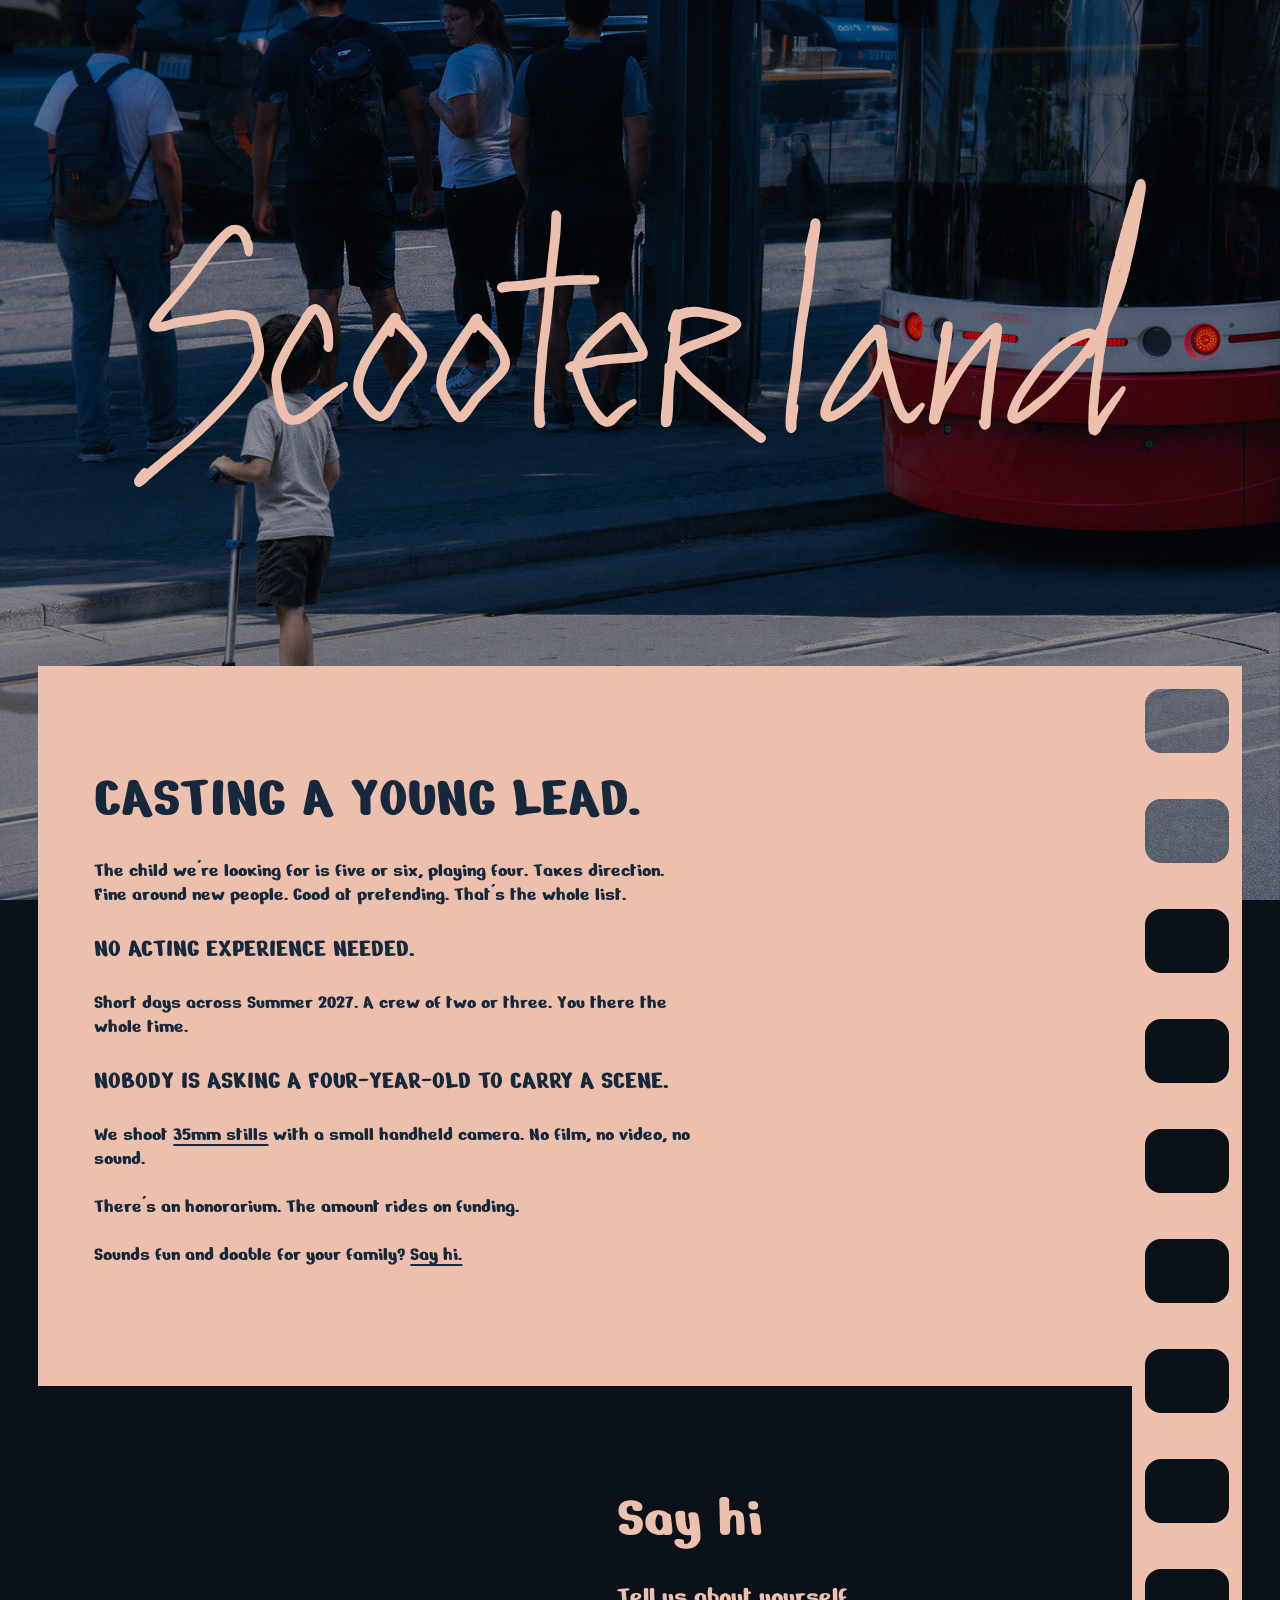
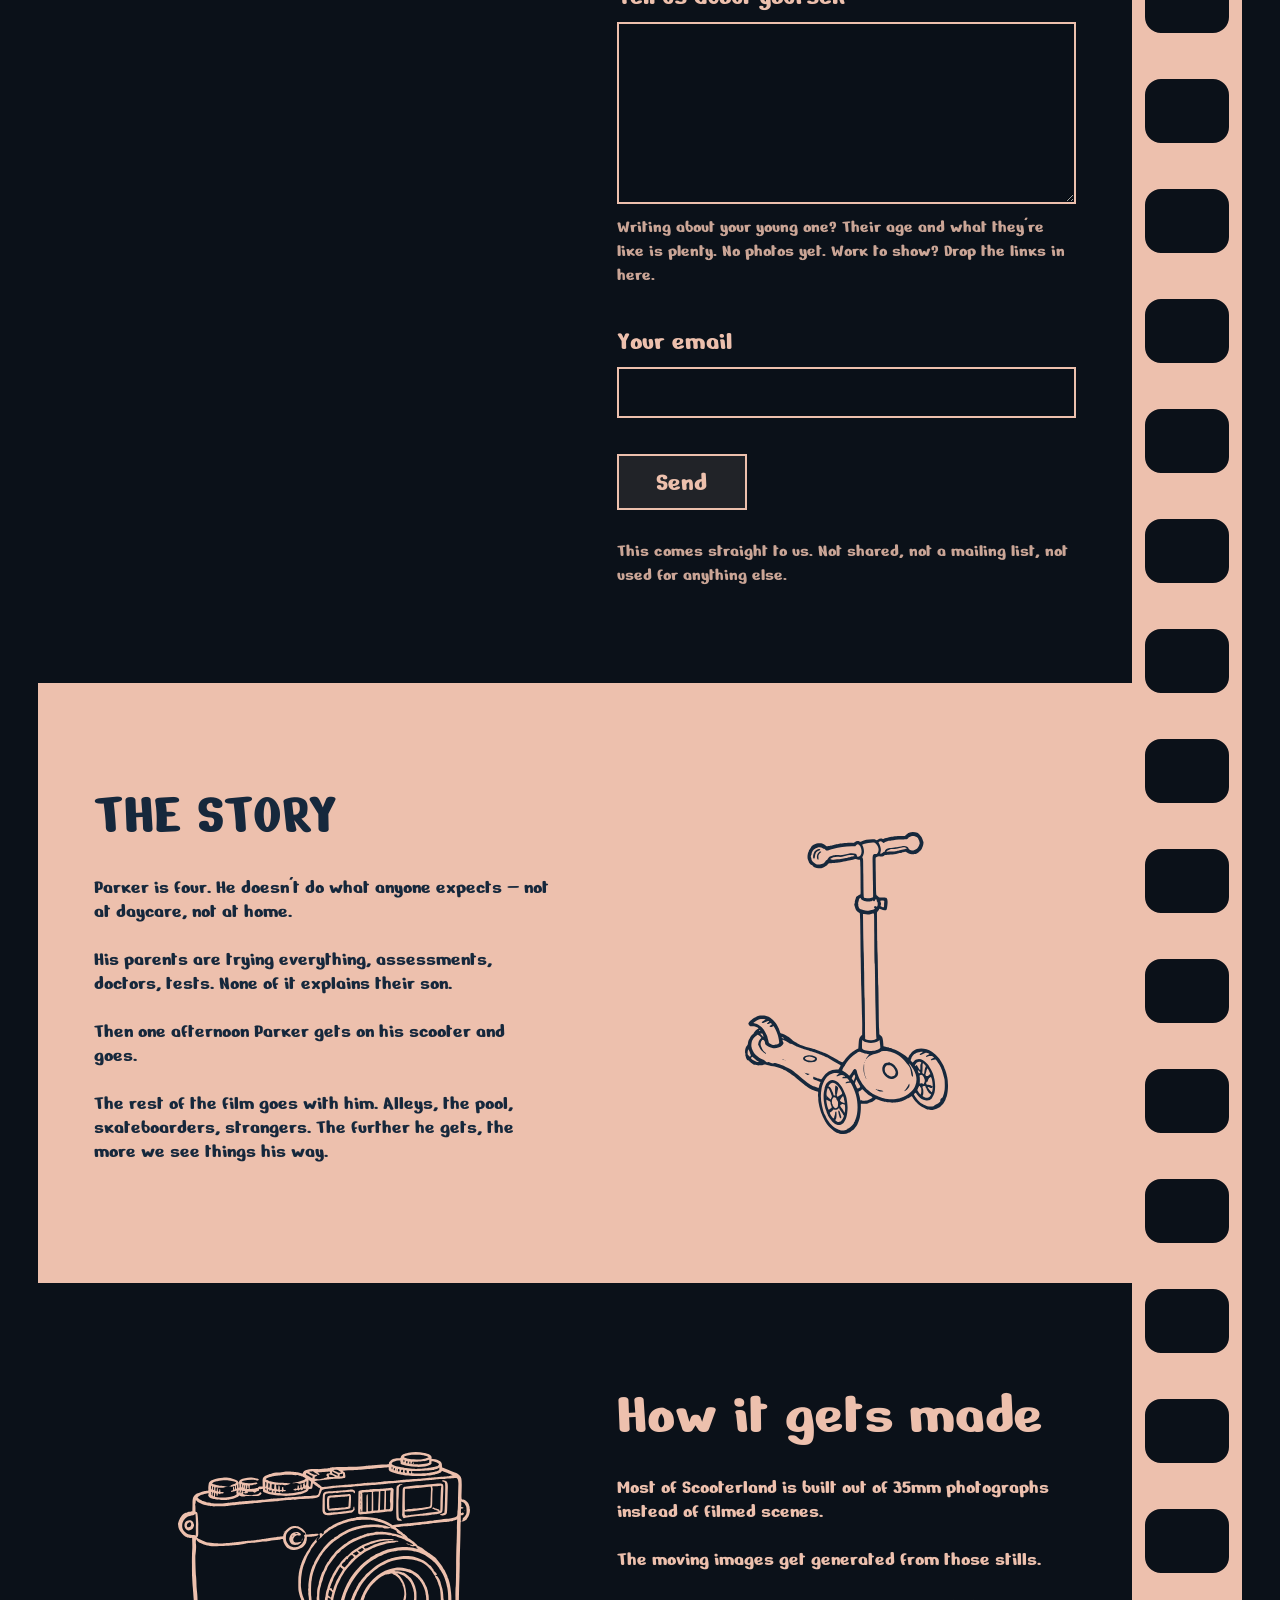
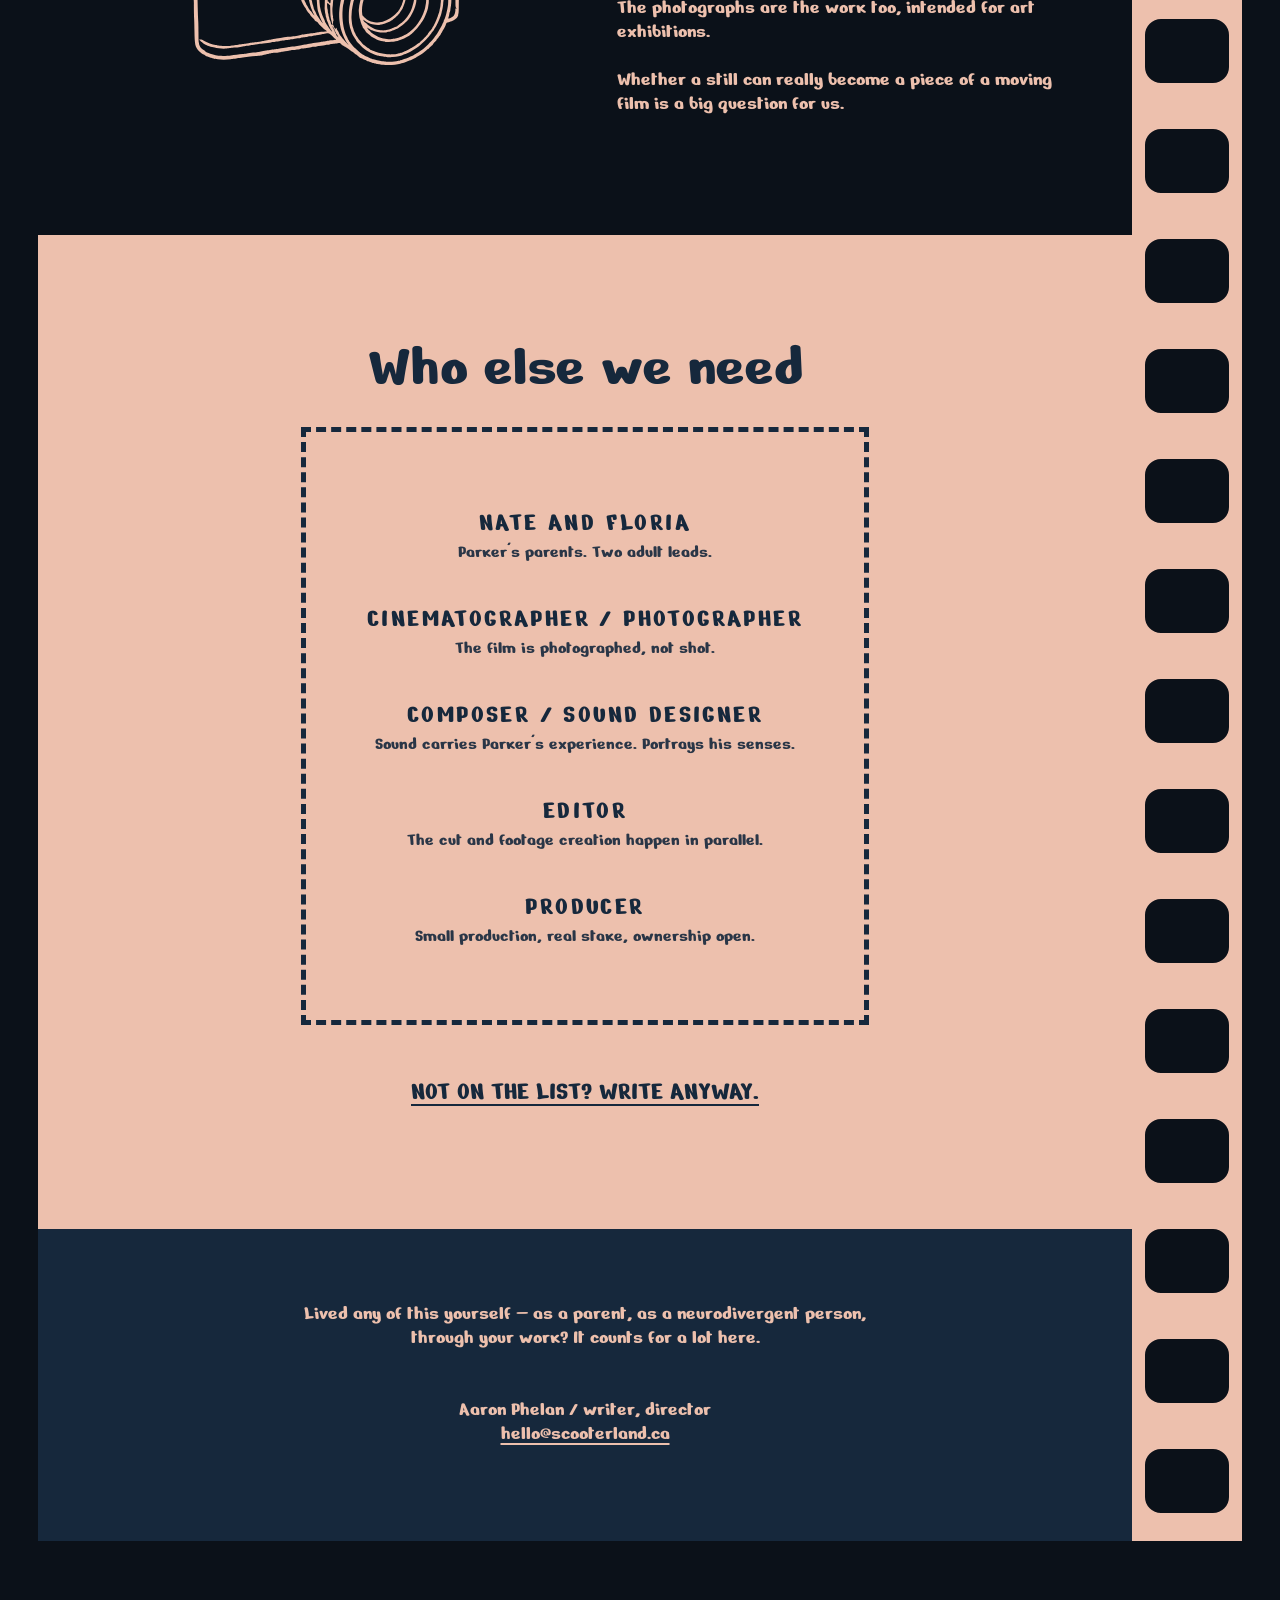
==== commit 0eb392ba: "Site: cut the October-deadline sentence from the thank-you Aaron's call. Both copies, the in-page sw" ====
--- a/index.html
+++ b/index.html
@@ -60,14 +60,21 @@
   <section class="band band-open" id="sayhi">
     <div class="inner inner-split">
       <div class="col-art" aria-hidden="true"></div>
-      <div class="col-text">
-        <h2>Say hi</h2>
+      <div class="col-text" id="sayhi-panel">
+        <h2 id="sayhi-title">Say hi</h2>
 
         <!-- Netlify Forms, carried over from version B unchanged. Does nothing
              when the file is opened locally; it only works once deployed.
              Leave the attributes, the hidden form-name and the honeypot alone —
-             this has never been tested end to end. -->
-        <form name="scooterland" method="POST" action="/thanks.html"
+             this has never been tested end to end.
+
+             2026-08-26: the page now posts this itself and swaps the thank-you
+             into this panel, so nobody leaves the site to be thanked. The
+             markup is untouched, because Netlify reads it at deploy time and
+             does not care how the browser sends the data. action="/thanks.html"
+             stays for the case where the script never runs. Script at the foot
+             of the file. -->
+        <form id="sayhi-form" name="scooterland" method="POST" action="/thanks.html"
               data-netlify="true" data-netlify-honeypot="bot-field">
 
           <input type="hidden" name="form-name" value="scooterland">
@@ -84,10 +91,22 @@
             <input id="email" name="email" type="email" autocomplete="email" required>
           </div>
 
+          <p class="form-error" id="sayhi-error" role="alert" hidden>That didn't send — it may be the connection. Nothing you typed is lost, so try again, or write to <a href="mailto:hello@scooterland.ca">hello@scooterland.ca</a>.</p>
+
           <button type="submit">Send</button>
 
           <p class="privacy">This comes straight to us. Not shared, not a mailing list, not used for anything else.</p>
         </form>
+
+        <!-- Where the send lands. The same words as thanks.html, which is now
+             only the fallback for a browser with JS off. Two copies of one
+             message: an edit here wants the same edit there, and this is the
+             one almost everybody reads. -->
+        <div id="sayhi-done" hidden>
+          <h2 tabindex="-1">Got it. Thanks.</h2>
+          <p>We read everything that comes in and we'll write back.</p>
+          <p class="privacy">Need to add something, or want your note deleted? <a href="mailto:hello@scooterland.ca">hello@scooterland.ca</a></p>
+        </div>
       </div>
     </div>
   </section>
@@ -132,6 +151,10 @@
 
       <ol class="credits">
         <li>
+          <span class="credit-role">Nate and Floria</span>
+          <span class="credit-note">Parker's parents. Two adult leads.</span>
+        </li>
+        <li>
           <span class="credit-role">Cinematographer / Photographer</span>
           <span class="credit-note">The film is photographed, not shot.</span>
         </li>
@@ -146,10 +169,6 @@
         <li>
           <span class="credit-role">Producer</span>
           <span class="credit-note">Small production, real stake, ownership open.</span>
-        </li>
-        <li>
-          <span class="credit-role">Nate and Floria</span>
-          <span class="credit-note">Parker's parents. Two adult leads.</span>
         </li>
       </ol>
 
@@ -191,6 +210,113 @@
   window.addEventListener('scroll', onScroll, { passive: true });
   window.addEventListener('resize', onScroll);
 })();
+
+/* Links that point at the form put the cursor in the box. The href does all
+   the work it already did — the browser still jumps to the top of the panel,
+   still smoothly — and this only moves focus afterwards. preventScroll is the
+   whole trick: without it the browser hauls the textarea to the middle of the
+   window and you land halfway down a panel with its heading cut off.
+
+   Not on a phone. Focusing a textarea there throws the keyboard up over the
+   panel you just arrived at, so you never see "Say hi" at all. 900px is the
+   same breakpoint the layout uses. */
+(function () {
+  var box = document.getElementById('message');
+  if (!box) return;
+  var links = document.querySelectorAll('a[href="#sayhi"]');
+  for (var i = 0; i < links.length; i++) {
+    links[i].addEventListener('click', function () {
+      if (window.matchMedia('(max-width: 900px)').matches) return;
+      /* After the default action, not during it. The href's own fragment jump
+         resets where focus sits, so focusing inside the handler is undone a
+         moment later by the browser — measured, not guessed. */
+      setTimeout(function () { box.focus({ preventScroll: true }); }, 0);
+    });
+  }
+})();
+
+/* Sending the form without leaving the page.
+
+   Netlify finds a form by parsing this file when the site deploys — that is
+   the whole of what data-netlify does — and it has no interest in how the
+   browser eventually sends the data. So the markup above is untouched and
+   this posts the same fields itself. Three things in the body are
+   load-bearing: form-name, which is what routes the submission to the right
+   form; the empty bot-field honeypot; and the urlencoded content type. The
+   POST goes to "/" by convention; any path on the site is handled the same.
+
+   With JS off none of this runs, the browser submits the ordinary way, and
+   action="/thanks.html" catches it. That page is the fallback, not the path.
+
+   This cannot be tested from disk. There is no Netlify to POST to when the
+   file is opened locally, so the fetch fails and what you see is the error
+   line. Test it on a deploy preview, then delete the test submissions. */
+(function () {
+  var form  = document.getElementById('sayhi-form');
+  var panel = document.getElementById('sayhi-panel');
+  var title = document.getElementById('sayhi-title');
+  var done  = document.getElementById('sayhi-done');
+  var oops  = document.getElementById('sayhi-error');
+  if (!form || !panel || !done) return;
+
+  var button = form.querySelector('button[type="submit"]');
+  var label  = button ? button.textContent : '';
+  var calm   = window.matchMedia('(prefers-reduced-motion: reduce)').matches;
+  var fade   = calm ? 0 : 180;
+
+  /* Nothing here fires until the fields are valid: the browser's own
+     validation runs first and blocks the submit event entirely, so required
+     and type="email" still do their own telling off. */
+  form.addEventListener('submit', function (e) {
+    e.preventDefault();
+    if (oops) oops.hidden = true;
+    if (button) { button.disabled = true; button.textContent = 'Sending…'; }
+
+    fetch('/', {
+      method: 'POST',
+      headers: { 'Content-Type': 'application/x-www-form-urlencoded' },
+      body: new URLSearchParams(new FormData(form)).toString()
+    }).then(function (r) {
+      if (!r.ok) throw new Error(r.status);
+      swap();
+    }).catch(function () {
+      /* Everything typed stays in the boxes. Losing a paragraph somebody
+         wrote about their child to a dropped connection is the one failure
+         this form cannot afford. */
+      if (button) { button.disabled = false; button.textContent = label; }
+      if (oops) oops.hidden = false;
+    });
+  });
+
+  function swap() {
+    /* Freeze the height first. The form stands about 450px taller than three
+       lines of thanks, and letting the panel collapse by that much hauls the
+       whole page up past the message it just printed. */
+    panel.style.minHeight = panel.offsetHeight + 'px';
+    if (title) title.classList.add('is-out');
+    form.classList.add('is-out');
+
+    setTimeout(function () {
+      if (title) title.hidden = true;
+      form.hidden = true;
+      panel.classList.add('is-done');
+
+      done.hidden = false;
+      done.classList.add('is-out');
+      void done.offsetWidth;          /* commit the invisible state, then fade */
+      done.classList.remove('is-out');
+
+      /* Focus, because a screen reader is otherwise told nothing at all, and
+         a scroll, because the form may have been taller than the window and
+         its heading long since above it. */
+      var head = done.querySelector('h2');
+      if (head) {
+        head.focus({ preventScroll: true });
+        head.scrollIntoView({ behavior: calm ? 'auto' : 'smooth', block: 'center' });
+      }
+    }, fade);
+  }
+})();
 </script>
 
 </body>
